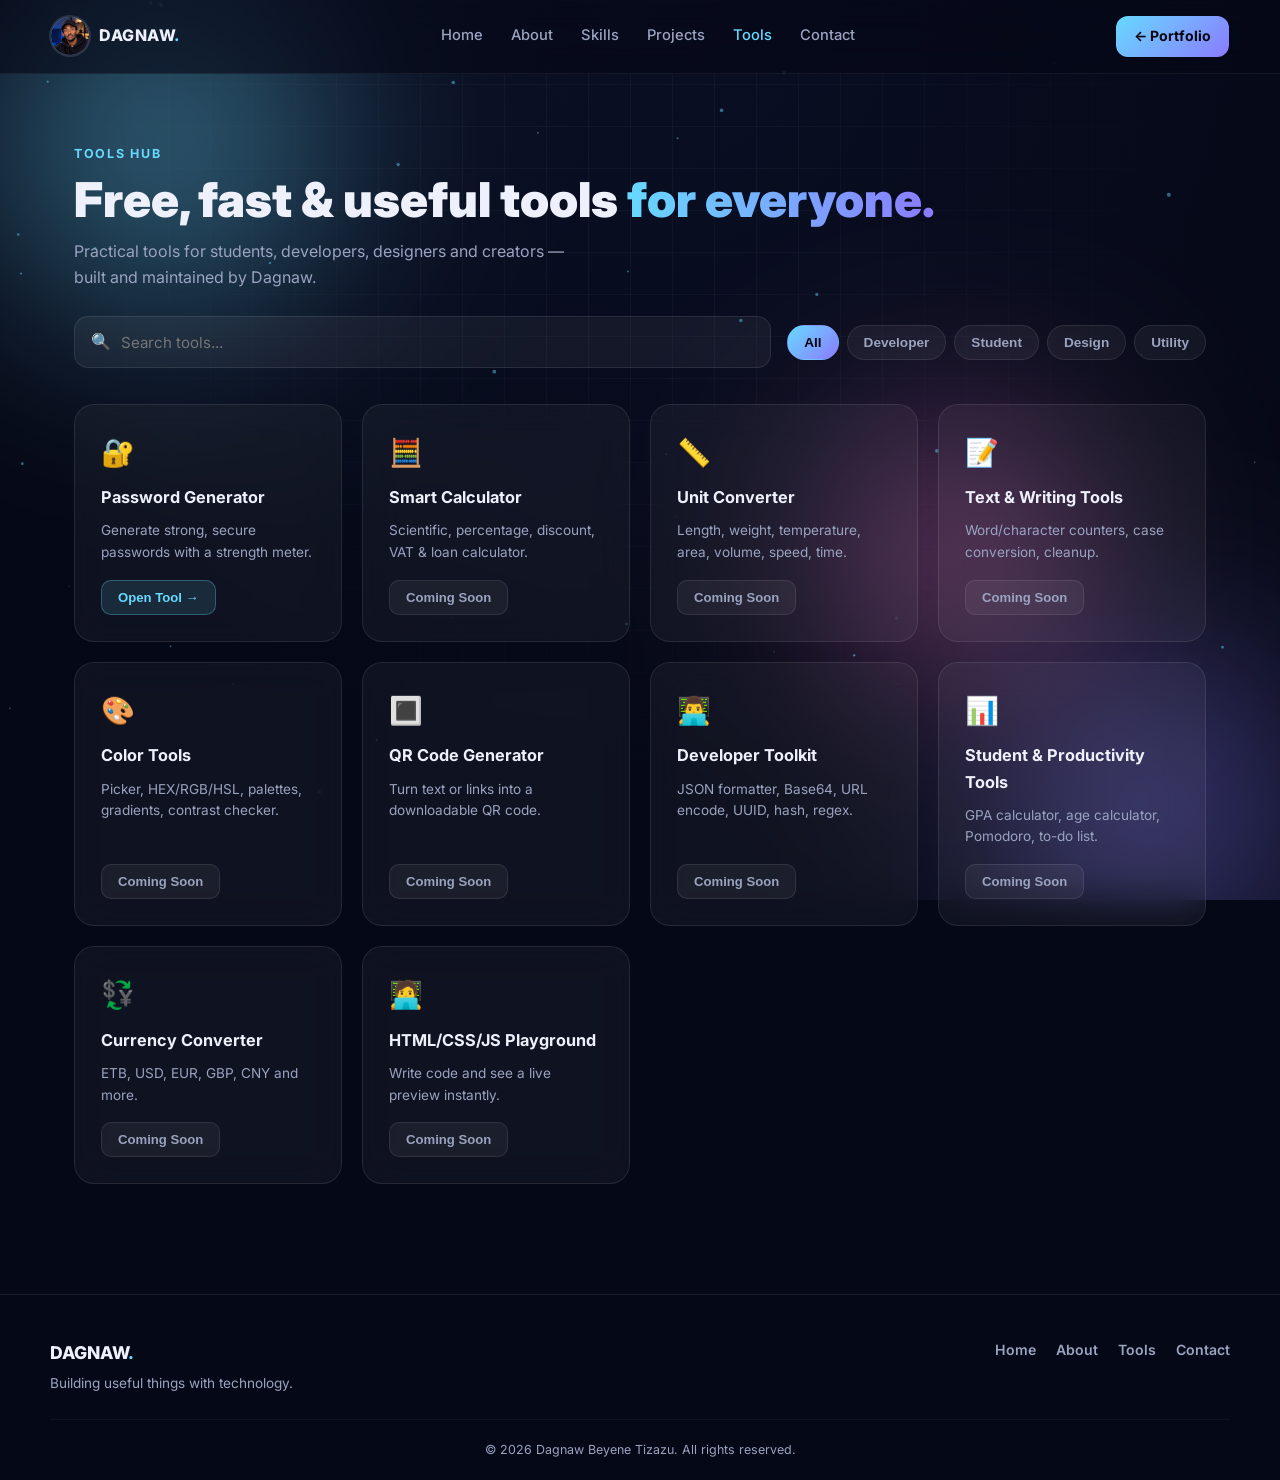
==== tools.html @ fbba3131 "Add files via upload" ====
<!DOCTYPE html>
<html lang="en">
<head>
<meta charset="UTF-8">
<meta name="viewport" content="width=device-width, initial-scale=1.0">
<title>Tools Hub | Dagnaw Beyene Tizazu</title>
<meta name="description" content="Free, fast and useful tools for students, developers and creators — built by Dagnaw Beyene Tizazu.">
<link rel="preconnect" href="https://fonts.googleapis.com">
<link rel="preconnect" href="https://fonts.gstatic.com" crossorigin>
<link href="https://fonts.googleapis.com/css2?family=Inter:wght@400;500;600;700;800;900&family=Noto+Sans+Ethiopic:wght@400;500;600;700;800&display=swap" rel="stylesheet">
<link rel="stylesheet" href="style.css">
<link rel="stylesheet" href="tools.css">
</head>
<body>

<div class="background">
  <div class="gradient-orb orb-1"></div>
  <div class="gradient-orb orb-2"></div>
  <div class="gradient-orb orb-3"></div>
  <div class="grid-overlay"></div>
</div>
<canvas id="particles"></canvas>

<header class="topbar" id="topbar">
  <a href="index.html" class="logo">
    <span class="logo-mark"><img src="profile.jpg" alt="DB" onerror="this.style.display='none'"></span>
    <span class="logo-text">DAGNAW<span>.</span></span>
  </a>

  <nav class="nav" id="mainNav">
    <a href="index.html#home">Home</a>
    <a href="index.html#about">About</a>
    <a href="index.html#skills">Skills</a>
    <a href="index.html#projects">Projects</a>
    <a href="tools.html" class="active-link">Tools</a>
    <a href="index.html#contact">Contact</a>
  </nav>

  <div class="nav-actions">
    <a href="index.html" class="hire-button">← Portfolio</a>
    <button id="menuToggle" class="mobile-menu" aria-label="Toggle menu" aria-expanded="false">
      <span></span><span></span><span></span>
    </button>
  </div>

  <div class="mobile-nav-panel" id="mobileNavPanel">
    <a href="index.html#home">Home</a>
    <a href="index.html#about">About</a>
    <a href="index.html#skills">Skills</a>
    <a href="index.html#projects">Projects</a>
    <a href="tools.html" class="mobile-tools-link">🧰 Tools</a>
    <a href="index.html#contact">Contact</a>
  </div>
</header>

<main>
  <section class="section tools-hero">
    <div class="section-heading reveal" style="margin-bottom:26px">
      <div>
        <p class="section-label">TOOLS HUB</p>
        <h1 class="tools-title">Free, fast &amp; useful tools <span class="gradient-text">for everyone.</span></h1>
        <p class="section-description">Practical tools for students, developers, designers and creators — built and maintained by Dagnaw.</p>
      </div>
    </div>

    <div class="tools-controls reveal">
      <div class="tool-search">
        <span>🔍</span>
        <input type="search" id="toolSearch" placeholder="Search tools...">
      </div>
      <div class="tool-categories" id="toolCategories">
        <button class="category-button active" data-category="all">All</button>
        <button class="category-button" data-category="developer">Developer</button>
        <button class="category-button" data-category="student">Student</button>
        <button class="category-button" data-category="design">Design</button>
        <button class="category-button" data-category="utility">Utility</button>
      </div>
    </div>

    <div class="tools-grid" id="toolsGrid">

      <article class="tool-card glass-card reveal" data-category="developer" data-tool="password" data-name="password generator">
        <div class="tool-icon">🔐</div>
        <h3>Password Generator</h3>
        <p>Generate strong, secure passwords with a strength meter.</p>
        <button class="tool-open" data-tool-open="password">Open Tool →</button>
      </article>

      <article class="tool-card glass-card reveal coming-soon" data-category="utility" data-tool="calculator" data-name="smart calculator">
        <div class="tool-icon">🧮</div>
        <h3>Smart Calculator</h3>
        <p>Scientific, percentage, discount, VAT &amp; loan calculator.</p>
        <button class="tool-open" disabled>Coming Soon</button>
      </article>

      <article class="tool-card glass-card reveal coming-soon" data-category="utility" data-tool="unit" data-name="unit converter">
        <div class="tool-icon">📏</div>
        <h3>Unit Converter</h3>
        <p>Length, weight, temperature, area, volume, speed, time.</p>
        <button class="tool-open" disabled>Coming Soon</button>
      </article>

      <article class="tool-card glass-card reveal coming-soon" data-category="student" data-tool="text" data-name="text writing tools">
        <div class="tool-icon">📝</div>
        <h3>Text &amp; Writing Tools</h3>
        <p>Word/character counters, case conversion, cleanup.</p>
        <button class="tool-open" disabled>Coming Soon</button>
      </article>

      <article class="tool-card glass-card reveal coming-soon" data-category="design" data-tool="color" data-name="color tools">
        <div class="tool-icon">🎨</div>
        <h3>Color Tools</h3>
        <p>Picker, HEX/RGB/HSL, palettes, gradients, contrast checker.</p>
        <button class="tool-open" disabled>Coming Soon</button>
      </article>

      <article class="tool-card glass-card reveal coming-soon" data-category="utility" data-tool="qr" data-name="qr code generator">
        <div class="tool-icon">🔳</div>
        <h3>QR Code Generator</h3>
        <p>Turn text or links into a downloadable QR code.</p>
        <button class="tool-open" disabled>Coming Soon</button>
      </article>

      <article class="tool-card glass-card reveal coming-soon" data-category="developer" data-tool="devkit" data-name="developer toolkit">
        <div class="tool-icon">👨‍💻</div>
        <h3>Developer Toolkit</h3>
        <p>JSON formatter, Base64, URL encode, UUID, hash, regex.</p>
        <button class="tool-open" disabled>Coming Soon</button>
      </article>

      <article class="tool-card glass-card reveal coming-soon" data-category="student" data-tool="productivity" data-name="student productivity tools">
        <div class="tool-icon">📊</div>
        <h3>Student &amp; Productivity Tools</h3>
        <p>GPA calculator, age calculator, Pomodoro, to-do list.</p>
        <button class="tool-open" disabled>Coming Soon</button>
      </article>

      <article class="tool-card glass-card reveal coming-soon" data-category="utility" data-tool="currency" data-name="currency converter">
        <div class="tool-icon">💱</div>
        <h3>Currency Converter</h3>
        <p>ETB, USD, EUR, GBP, CNY and more.</p>
        <button class="tool-open" disabled>Coming Soon</button>
      </article>

      <article class="tool-card glass-card reveal coming-soon" data-category="developer" data-tool="playground" data-name="html css js playground">
        <div class="tool-icon">🧑‍💻</div>
        <h3>HTML/CSS/JS Playground</h3>
        <p>Write code and see a live preview instantly.</p>
        <button class="tool-open" disabled>Coming Soon</button>
      </article>

    </div>

    <p class="tools-empty" id="toolsEmpty" hidden>No tools match your search.</p>
  </section>

  <!-- ===== PASSWORD GENERATOR PANEL ===== -->
  <section class="section tool-panel" id="panel-password" hidden>
    <div class="tool-panel-card glass-card">
      <button class="tool-panel-close" id="closePasswordTool" aria-label="Close">×</button>
      <div class="tool-panel-header">
        <span class="tool-icon">🔐</span>
        <div>
          <h2>Password Generator</h2>
          <p>Create a strong, random password in one click.</p>
        </div>
      </div>

      <div class="password-output">
        <input type="text" id="passwordOutput" readonly value="Click Generate →">
        <button id="copyPassword" title="Copy">📋</button>
      </div>
      <p class="copy-note" id="copyNote"></p>

      <div class="strength-meter">
        <div class="strength-bar"><span id="strengthFill"></span></div>
        <span id="strengthLabel">—</span>
      </div>

      <div class="password-options">
        <div class="option-row">
          <label for="pwLength">Length: <strong id="pwLengthValue">16</strong></label>
          <input type="range" id="pwLength" min="6" max="32" value="16">
        </div>
        <div class="option-checks">
          <label><input type="checkbox" id="optUpper" checked> Uppercase (A-Z)</label>
          <label><input type="checkbox" id="optLower" checked> Lowercase (a-z)</label>
          <label><input type="checkbox" id="optNumbers" checked> Numbers (0-9)</label>
          <label><input type="checkbox" id="optSymbols" checked> Symbols (!@#$%)</label>
        </div>
      </div>

      <button class="primary-button" id="generatePassword">Generate Password <span>🔄</span></button>
    </div>
  </section>
</main>

<footer class="footer">
  <div class="footer-inner">
    <div>
      <div class="footer-logo">DAGNAW<span>.</span></div>
      <p>Building useful things with technology.</p>
    </div>
    <div class="footer-links">
      <a href="index.html#home">Home</a>
      <a href="index.html#about">About</a>
      <a href="tools.html">Tools</a>
      <a href="index.html#contact">Contact</a>
    </div>
  </div>
  <div class="copyright">© <span id="currentYear"></span> Dagnaw Beyene Tizazu. All rights reserved.</div>
</footer>

<button id="scrollTop" class="scroll-top" aria-label="Scroll to top">↑</button>

<script src="tools.js"></script>
</body>
</html>
---- style.css ----
:root{
  --bg:#050816;
  --bg2:#0a0f24;
  --card:rgba(255,255,255,.045);
  --card-border:rgba(255,255,255,.09);
  --text:#eef1fb;
  --muted:#9aa3c0;
  --accent:#67d9ff;
  --accent2:#8b7bff;
  --accent3:#ff7bd0;
  --radius:20px;
  --maxw:1180px;
  font-size:16px;
}
*{box-sizing:border-box;margin:0;padding:0}
html{scroll-behavior:smooth}
body{
  font-family:"Inter","Noto Sans Ethiopic",system-ui,sans-serif;
  background:var(--bg);
  color:var(--text);
  overflow-x:hidden;
  line-height:1.6;
}
img{max-width:100%;display:block}
a{color:inherit;text-decoration:none}
ul{list-style:none}

/* ===== BACKGROUND MOTION GRAPHICS ===== */
.background{position:fixed;inset:0;z-index:0;overflow:hidden;background:radial-gradient(circle at 50% 0%,var(--bg2),var(--bg) 70%)}
.gradient-orb{position:absolute;border-radius:50%;filter:blur(90px);opacity:.55;mix-blend-mode:screen}
.orb-1{width:520px;height:520px;background:radial-gradient(circle,var(--accent),transparent 70%);top:-120px;left:-100px;animation:float1 22s ease-in-out infinite}
.orb-2{width:460px;height:460px;background:radial-gradient(circle,var(--accent2),transparent 70%);bottom:-140px;right:-100px;animation:float2 26s ease-in-out infinite}
.orb-3{width:380px;height:380px;background:radial-gradient(circle,var(--accent3),transparent 70%);top:40%;left:60%;animation:float3 30s ease-in-out infinite}
@keyframes float1{0%,100%{transform:translate(0,0) scale(1)}50%{transform:translate(80px,60px) scale(1.15)}}
@keyframes float2{0%,100%{transform:translate(0,0) scale(1)}50%{transform:translate(-70px,-50px) scale(1.1)}}
@keyframes float3{0%,100%{transform:translate(0,0) scale(1)}33%{transform:translate(-60px,40px) scale(1.2)}66%{transform:translate(50px,-30px) scale(.9)}}
.grid-overlay{position:absolute;inset:0;background-image:linear-gradient(rgba(255,255,255,.035) 1px,transparent 1px),linear-gradient(90deg,rgba(255,255,255,.035) 1px,transparent 1px);background-size:42px 42px;-webkit-mask-image:radial-gradient(ellipse at 50% 20%,#000 10%,transparent 70%);mask-image:radial-gradient(ellipse at 50% 20%,#000 10%,transparent 70%)}
#particles{position:fixed;inset:0;z-index:1;pointer-events:none}

/* ===== GLASS ===== */
.glass-card{background:var(--card);border:1px solid var(--card-border);border-radius:var(--radius);backdrop-filter:blur(18px);-webkit-backdrop-filter:blur(18px)}

/* ===== NAV ===== */
.topbar{position:sticky;top:0;z-index:50;display:flex;align-items:center;justify-content:space-between;gap:18px;padding:16px clamp(18px,4vw,56px);background:rgba(5,8,22,.6);backdrop-filter:blur(16px);border-bottom:1px solid rgba(255,255,255,.06)}
.logo{display:flex;align-items:center;gap:10px;font-weight:800;letter-spacing:.03em}
.logo-mark{width:38px;height:38px;border-radius:50%;overflow:hidden;background:linear-gradient(135deg,var(--accent),var(--accent2));display:flex;align-items:center;justify-content:center;flex-shrink:0;box-shadow:0 0 0 2px rgba(255,255,255,.12)}
.logo-mark img{width:100%;height:100%;object-fit:cover}
.logo-text span{color:var(--accent)}
.nav{display:flex;gap:28px}
.nav a{font-size:.92rem;font-weight:500;color:var(--muted);position:relative;padding:4px 0;transition:color .2s}
.nav a:hover{color:var(--text)}
.nav a::after{content:"";position:absolute;left:0;bottom:-4px;width:0;height:2px;background:linear-gradient(90deg,var(--accent),var(--accent2));transition:width .25s}
.nav a:hover::after{width:100%}
.nav-actions{display:flex;align-items:center;gap:14px}
#languageSelect{background:rgba(255,255,255,.06);border:1px solid var(--card-border);color:var(--text);border-radius:10px;padding:7px 10px;font-size:.85rem;cursor:pointer}
#languageSelect option{background:#0c1024;color:var(--text)}
.hire-button{background:linear-gradient(135deg,var(--accent),var(--accent2));color:#04070f;font-weight:700;padding:9px 18px;border-radius:12px;font-size:.88rem;white-space:nowrap;transition:transform .2s,box-shadow .2s}
.hire-button:hover{transform:translateY(-2px);box-shadow:0 8px 22px rgba(103,217,255,.3)}

.mobile-menu{display:none;flex-direction:column;justify-content:center;gap:5px;width:38px;height:34px;background:transparent;border:none;cursor:pointer;padding:0}
.mobile-menu span{display:block;width:100%;height:2px;background:var(--text);border-radius:2px;transition:transform .3s,opacity .3s}
.mobile-menu[aria-expanded="true"] span:nth-child(1){transform:translateY(7px) rotate(45deg)}
.mobile-menu[aria-expanded="true"] span:nth-child(2){opacity:0}
.mobile-menu[aria-expanded="true"] span:nth-child(3){transform:translateY(-7px) rotate(-45deg)}

.mobile-nav-panel{display:none;position:absolute;top:100%;left:0;right:0;flex-direction:column;background:rgba(8,11,28,.97);backdrop-filter:blur(20px);border-bottom:1px solid var(--card-border);padding:10px clamp(18px,4vw,56px) 20px;gap:2px}
.mobile-nav-panel.open{display:flex}
.mobile-nav-panel a{padding:13px 6px;font-weight:600;color:var(--text);border-bottom:1px solid rgba(255,255,255,.06)}
.mobile-nav-panel a:last-child{border-bottom:none}
.mobile-tools-link{color:var(--accent) !important}

@media(max-width:900px){
  .nav{display:none}
  .hire-button{display:none}
  .mobile-menu{display:flex}
}

/* ===== SECTIONS ===== */
main{position:relative;z-index:2}
.section{max-width:var(--maxw);margin:0 auto;padding:110px 24px}
.section-heading{display:flex;gap:18px;align-items:flex-start;margin-bottom:48px}
.section-number{font-size:.85rem;font-weight:800;color:var(--accent);border:1px solid var(--card-border);border-radius:50%;width:34px;height:34px;display:flex;align-items:center;justify-content:center;flex-shrink:0}
.section-label{color:var(--accent);font-weight:700;letter-spacing:.14em;font-size:.78rem;margin-bottom:8px}
.section h2{font-size:clamp(1.6rem,3.4vw,2.4rem);font-weight:800;line-height:1.25}
.section-description{color:var(--muted);margin-top:10px;max-width:520px}

/* ===== HERO ===== */
.hero{display:flex;align-items:center;justify-content:space-between;gap:48px;min-height:92vh;padding-top:64px;flex-wrap:wrap}
.hero-content{flex:1 1 480px;max-width:600px}
.status-badge{display:inline-flex;align-items:center;gap:8px;padding:7px 14px;border:1px solid var(--card-border);border-radius:30px;font-size:.78rem;font-weight:600;color:var(--muted);margin-bottom:22px;background:rgba(255,255,255,.03)}
.status-dot{width:8px;height:8px;border-radius:50%;background:#4ade80;box-shadow:0 0 0 0 rgba(74,222,128,.6);animation:pulse 2s infinite}
@keyframes pulse{0%{box-shadow:0 0 0 0 rgba(74,222,128,.5)}70%{box-shadow:0 0 0 8px rgba(74,222,128,0)}100%{box-shadow:0 0 0 0 rgba(74,222,128,0)}}
.eyebrow{color:var(--accent);font-weight:700;letter-spacing:.16em;font-size:.82rem;margin-bottom:10px}
.hero-title{font-size:clamp(2.4rem,6.5vw,4.4rem);font-weight:900;line-height:1.05;margin-bottom:18px}
.hero-title .line{display:block}
.gradient-text{background:linear-gradient(90deg,var(--accent),var(--accent2),var(--accent3),var(--accent));background-size:300% auto;-webkit-background-clip:text;background-clip:text;color:transparent;animation:gradientShift 6s linear infinite}
@keyframes gradientShift{to{background-position:300% center}}
.hero-role{font-size:clamp(1.1rem,2.4vw,1.5rem);font-weight:600;color:var(--muted);margin-bottom:20px;display:flex;gap:8px;flex-wrap:wrap}
.typing-text{color:var(--text);font-weight:700}
.cursor{color:var(--accent);animation:blink 1s step-start infinite}
@keyframes blink{50%{opacity:0}}
.hero-description{color:var(--muted);font-size:1.05rem;max-width:520px;margin-bottom:30px}
.hero-buttons{display:flex;gap:14px;flex-wrap:wrap;margin-bottom:28px}
.primary-button,.secondary-button{display:inline-flex;align-items:center;gap:8px;padding:14px 24px;border-radius:14px;font-weight:700;font-size:.95rem;transition:transform .2s,box-shadow .2s,background .2s;cursor:pointer;border:none}
.primary-button{background:linear-gradient(135deg,var(--accent),var(--accent2));color:#04070f}
.primary-button:hover{transform:translateY(-3px);box-shadow:0 10px 26px rgba(103,217,255,.32)}
.secondary-button{background:rgba(255,255,255,.06);color:var(--text);border:1px solid var(--card-border)}
.secondary-button:hover{background:rgba(255,255,255,.1);transform:translateY(-3px)}
.social-links{display:flex;gap:20px}
.social-links a{color:var(--muted);font-weight:600;font-size:.9rem;border-bottom:1px solid transparent;transition:color .2s,border-color .2s}
.social-links a:hover{color:var(--accent);border-color:var(--accent)}

.hero-visual{flex:1 1 320px;display:flex;justify-content:center;position:relative}
.profile-card{width:100%;max-width:340px;padding:32px 28px;text-align:center;position:relative;overflow:hidden;animation:cardFloat 6s ease-in-out infinite;transition:transform .25s ease;transform-style:preserve-3d}
@keyframes cardFloat{0%,100%{transform:translateY(0)}50%{transform:translateY(-14px)}}
.card-shine{position:absolute;top:0;left:-150%;width:60%;height:100%;background:linear-gradient(115deg,transparent,rgba(255,255,255,.16),transparent);transform:skewX(-20deg);animation:shine 5s ease-in-out infinite;pointer-events:none}
@keyframes shine{0%{left:-150%}35%,100%{left:150%}}
.profile-image-wrapper{position:relative;width:150px;height:150px;margin:0 auto 20px}
.profile-glow{position:absolute;inset:-26px;border-radius:50%;background:radial-gradient(circle,rgba(103,217,255,.45),transparent 70%);animation:glowPulse 3.4s ease-in-out infinite;filter:blur(6px)}
@keyframes glowPulse{0%,100%{opacity:.5;transform:scale(.92)}50%{opacity:1;transform:scale(1.08)}}
.profile-ring{position:absolute;inset:-8px;border-radius:50%;background:conic-gradient(from 0deg,var(--accent),var(--accent2),var(--accent3),var(--accent));animation:spin 6s linear infinite;filter:blur(1px)}
@keyframes spin{to{transform:rotate(360deg)}}
.orbit-dot{position:absolute;inset:-8px;border-radius:50%;pointer-events:none}
.orbit-dot::after{content:"";position:absolute;width:8px;height:8px;border-radius:50%;background:#fff;box-shadow:0 0 10px 2px var(--accent)}
.dot-a{animation:orbitA 4.5s linear infinite}
.dot-a::after{top:0;left:50%;margin-left:-4px}
@keyframes orbitA{to{transform:rotate(360deg)}}
.dot-b{animation:orbitB 6.5s linear infinite reverse}
.dot-b::after{bottom:6px;right:6px;width:6px;height:6px;background:var(--accent3);box-shadow:0 0 8px 2px var(--accent3)}
@keyframes orbitB{to{transform:rotate(360deg)}}
.profile-image{position:relative;width:150px;height:150px;border-radius:50%;object-fit:cover;border:4px solid var(--bg);z-index:1}
.profile-initials{display:none;position:relative;z-index:1;width:150px;height:150px;border-radius:50%;background:linear-gradient(135deg,var(--accent),var(--accent2));align-items:center;justify-content:center;font-size:2.6rem;font-weight:900;color:#04070f;border:4px solid var(--bg)}
.orbit-badge{position:absolute;background:rgba(255,255,255,.07);border:1px solid var(--card-border);backdrop-filter:blur(10px);color:var(--accent);font-size:.72rem;font-weight:800;letter-spacing:.05em;padding:7px 14px;border-radius:20px;box-shadow:0 8px 20px rgba(0,0,0,.25);animation:badgeFloat 5s ease-in-out infinite;z-index:3}
.badge-1{top:6%;left:2%;animation-delay:0s}
.badge-2{top:16%;right:0%;animation-delay:1.1s;color:var(--accent2)}
.badge-3{bottom:18%;left:-2%;animation-delay:2.1s;color:var(--accent3)}
.badge-4{bottom:6%;right:4%;animation-delay:.6s}
@keyframes badgeFloat{0%,100%{transform:translateY(0)}50%{transform:translateY(-12px)}}
@media(max-width:560px){.orbit-badge{display:none}}
.profile-placeholder .profile-initials{display:flex}
.profile-info h3{font-size:1.2rem;font-weight:800;margin-bottom:4px}
.profile-info p{color:var(--muted);font-size:.88rem;margin-bottom:20px}
.mini-stats{display:flex;justify-content:space-around;border-top:1px solid var(--card-border);padding-top:18px}
.mini-stats strong{display:block;font-size:1.25rem;color:var(--accent);font-weight:800}
.mini-stats span{font-size:.72rem;color:var(--muted)}

/* ===== ABOUT ===== */
.about-grid{display:grid;grid-template-columns:1.1fr .9fr;gap:26px}
.about-text{padding:36px;display:flex;flex-direction:column;gap:16px;color:var(--muted)}
.about-highlights{display:grid;grid-template-columns:1fr 1fr;gap:16px}
.highlight-card{padding:24px;transition:transform .25s,border-color .25s}
.highlight-card:hover{transform:translateY(-6px);border-color:var(--accent)}
.highlight-icon{font-size:1.6rem;display:block;margin-bottom:10px}
.highlight-card h3{font-size:1rem;font-weight:700;margin-bottom:6px}
.highlight-card p{color:var(--muted);font-size:.85rem}

/* ===== SKILLS ===== */
.skills-grid{display:grid;grid-template-columns:1fr 1fr;gap:26px}
.skills-column{padding:32px}
.skills-column h3{margin-bottom:22px;font-size:1.05rem;font-weight:700}
.skill{margin-bottom:18px}
.skill-header{display:flex;justify-content:space-between;font-size:.88rem;margin-bottom:8px}
.skill-header strong{color:var(--accent)}
.skill-bar{height:6px;border-radius:6px;background:rgba(255,255,255,.08);overflow:hidden}
.skill-bar span{display:block;height:100%;width:0;border-radius:6px;background:linear-gradient(90deg,var(--accent),var(--accent2));transition:width 1.4s ease}
.skill-bar span.filled{width:var(--w)}

/* ===== PROJECTS ===== */
.project-feature{display:flex;gap:32px;padding:40px;margin-bottom:26px;flex-wrap:wrap}
.project-content{flex:1 1 320px}
.project-badge{display:inline-block;background:rgba(103,217,255,.12);color:var(--accent);font-size:.72rem;font-weight:800;letter-spacing:.08em;padding:6px 12px;border-radius:20px;margin-bottom:14px}
.project-content h3{font-size:1.5rem;font-weight:800;margin-bottom:6px}
.project-subtitle{color:var(--muted);margin-bottom:14px}
.project-content p[data-i18n="project_description"]{color:var(--muted);margin-bottom:18px}
.tech-tags{display:flex;flex-wrap:wrap;gap:8px}
.tech-tags span{background:rgba(255,255,255,.06);border:1px solid var(--card-border);padding:5px 12px;border-radius:20px;font-size:.76rem;color:var(--muted)}
.project-visual{flex:0 0 260px;display:flex;align-items:center;justify-content:center}
.iot-dashboard{background:rgba(255,255,255,.04);border:1px solid var(--card-border);border-radius:16px;padding:22px;width:100%}
.dashboard-top{display:flex;justify-content:space-between;font-size:.72rem;color:var(--muted);margin-bottom:10px}
.dashboard-top .online{color:#4ade80}
.dashboard-value{font-size:2.2rem;font-weight:800;color:var(--accent)}
.iot-dashboard p{color:var(--muted);font-size:.8rem;margin-bottom:14px}
.dashboard-bars{display:flex;align-items:flex-end;gap:6px;height:70px}
.dashboard-bars span{flex:1;background:linear-gradient(180deg,var(--accent),var(--accent2));border-radius:4px 4px 0 0;height:0;transition:height 1.2s ease}
.dashboard-bars span.filled{height:var(--h)}
.projects-grid{display:grid;grid-template-columns:repeat(3,1fr);gap:20px}
.project-card{padding:26px;transition:transform .25s,border-color .25s}
.project-card:hover{transform:translateY(-6px);border-color:var(--accent)}
.project-card-cat{font-size:.7rem;color:var(--accent);font-weight:800;letter-spacing:.08em;margin-bottom:10px}
.project-card h3{font-size:1.05rem;font-weight:700;margin-bottom:8px}
.project-card p{color:var(--muted);font-size:.85rem}

/* ===== TIMELINE ===== */
.timeline{position:relative;padding-left:26px;display:flex;flex-direction:column;gap:26px}
.timeline::before{content:"";position:absolute;left:6px;top:6px;bottom:6px;width:2px;background:linear-gradient(180deg,var(--accent),var(--accent2))}
.timeline-item{position:relative}
.timeline-dot{position:absolute;left:-26px;top:6px;width:14px;height:14px;border-radius:50%;background:var(--accent);box-shadow:0 0 0 4px rgba(103,217,255,.18)}
.timeline-card{padding:24px 26px}
.timeline-date{font-size:.7rem;font-weight:800;color:var(--accent);letter-spacing:.08em}
.timeline-card h3{font-size:1rem;font-weight:700;margin:8px 0 6px}
.timeline-card p{color:var(--muted);font-size:.85rem}

/* ===== VISION / GOAL ===== */
.goal-section{padding:60px 24px}
.goal-card{max-width:var(--maxw);margin:0 auto;display:flex;align-items:center;gap:28px;padding:42px;flex-wrap:wrap;background:linear-gradient(135deg,rgba(103,217,255,.08),rgba(139,123,255,.08))}
.goal-icon{font-size:2.6rem}
.goal-card h2{margin:8px 0 10px;font-size:1.5rem}
.goal-card p{color:var(--muted)}

/* ===== CONTACT ===== */
.contact-grid{display:grid;grid-template-columns:.8fr 1.2fr;gap:26px}
.contact-info{padding:34px}
.contact-info h3{font-size:1.2rem;margin-bottom:10px}
.contact-info p{color:var(--muted);margin-bottom:22px}
.contact-list{display:flex;flex-direction:column;gap:14px}
.contact-list a{color:var(--muted);font-weight:600;transition:color .2s}
.contact-list a:hover{color:var(--accent)}
.contact-form{padding:34px;display:flex;flex-direction:column;gap:16px}
.form-row{display:grid;grid-template-columns:1fr 1fr;gap:16px}
.form-group{display:flex;flex-direction:column;gap:7px}
.form-group label{font-size:.82rem;color:var(--muted);font-weight:600}
.form-group input,.form-group textarea{background:rgba(255,255,255,.05);border:1px solid var(--card-border);border-radius:10px;padding:11px 13px;color:var(--text);font-family:inherit;font-size:.92rem;resize:vertical}
.form-group input:focus,.form-group textarea:focus{outline:none;border-color:var(--accent)}
.form-message{font-size:.85rem;color:var(--accent);min-height:18px}

/* ===== FOOTER ===== */
.footer{position:relative;z-index:2;border-top:1px solid var(--card-border);padding:44px 24px 20px}
.footer-inner{max-width:var(--maxw);margin:0 auto;display:flex;justify-content:space-between;flex-wrap:wrap;gap:20px;margin-bottom:24px}
.footer-logo{font-weight:800;font-size:1.1rem}
.footer-logo span{color:var(--accent)}
.footer p{color:var(--muted);font-size:.85rem;margin-top:6px}
.footer-links{display:flex;gap:20px;flex-wrap:wrap}
.footer-links a{color:var(--muted);font-size:.88rem;font-weight:600}
.footer-links a:hover{color:var(--accent)}
.copyright{max-width:var(--maxw);margin:0 auto;color:var(--muted);font-size:.78rem;text-align:center;padding-top:20px;border-top:1px solid rgba(255,255,255,.05)}

/* ===== SCROLL TOP ===== */
.scroll-top{position:fixed;bottom:24px;right:24px;width:44px;height:44px;border-radius:50%;background:linear-gradient(135deg,var(--accent),var(--accent2));color:#04070f;border:none;font-size:1.1rem;font-weight:800;cursor:pointer;z-index:40;opacity:0;pointer-events:none;transition:opacity .3s,transform .3s;box-shadow:0 8px 20px rgba(0,0,0,.35)}
.scroll-top.show{opacity:1;pointer-events:auto}
.scroll-top:hover{transform:translateY(-4px)}

/* ===== REVEAL ANIMATION ===== */
.reveal{opacity:0;transform:translateY(26px);transition:opacity .7s ease,transform .7s ease;transition-delay:calc(var(--d,0) * .1s)}
.reveal.visible{opacity:1;transform:translateY(0)}

/* ===== RESPONSIVE ===== */
@media(max-width:900px){
  .about-grid,.skills-grid,.contact-grid{grid-template-columns:1fr}
  .projects-grid{grid-template-columns:1fr 1fr}
  .form-row{grid-template-columns:1fr}
}
@media(max-width:600px){
  .projects-grid{grid-template-columns:1fr}
  .project-feature{padding:26px}
  .hero{min-height:auto;padding-top:36px;padding-bottom:60px}
}
---- tools.css ----
.active-link{color:var(--accent) !important}
.tools-hero{padding-top:70px}
.tools-title{font-size:clamp(1.9rem,4.4vw,3rem);font-weight:900;line-height:1.2;margin-top:6px}
.tools-controls{display:flex;gap:16px;flex-wrap:wrap;align-items:center;margin-bottom:36px}
.tool-search{display:flex;align-items:center;gap:10px;background:rgba(255,255,255,.05);border:1px solid var(--card-border);border-radius:14px;padding:12px 16px;flex:1 1 260px}
.tool-search input{flex:1;background:transparent;border:none;outline:none;color:var(--text);font-size:.95rem;font-family:inherit}
.tool-categories{display:flex;gap:8px;flex-wrap:wrap}
.category-button{background:rgba(255,255,255,.05);border:1px solid var(--card-border);color:var(--muted);padding:9px 16px;border-radius:20px;font-size:.85rem;font-weight:600;cursor:pointer;transition:background .2s,color .2s,border-color .2s}
.category-button:hover{color:var(--text)}
.category-button.active{background:linear-gradient(135deg,var(--accent),var(--accent2));color:#04070f;border-color:transparent}

.tools-grid{display:grid;grid-template-columns:repeat(auto-fill,minmax(240px,1fr));gap:20px}
.tool-card{padding:26px;display:flex;flex-direction:column;gap:10px;transition:transform .25s,border-color .25s}
.tool-card:not(.hidden-card):hover{transform:translateY(-6px);border-color:var(--accent)}
.tool-card.hidden-card{display:none}
.tool-card .tool-icon{font-size:1.7rem}
.tool-card h3{font-size:1.02rem;font-weight:700}
.tool-card p{color:var(--muted);font-size:.85rem;flex:1}
.tool-open{margin-top:6px;align-self:flex-start;background:rgba(103,217,255,.12);color:var(--accent);border:1px solid rgba(103,217,255,.3);padding:9px 16px;border-radius:10px;font-weight:700;font-size:.82rem;cursor:pointer;transition:background .2s}
.tool-open:hover{background:rgba(103,217,255,.22)}
.coming-soon .tool-open{background:rgba(255,255,255,.05);color:var(--muted);border-color:var(--card-border);cursor:not-allowed}
.coming-soon{opacity:.65}
.tools-empty{text-align:center;color:var(--muted);padding:40px 0}

/* ===== TOOL PANEL ===== */
.tool-panel{padding-top:0}
.tool-panel-card{max-width:560px;margin:0 auto;padding:36px;position:relative}
.tool-panel-close{position:absolute;top:16px;right:16px;background:rgba(255,255,255,.06);border:1px solid var(--card-border);color:var(--text);width:34px;height:34px;border-radius:50%;font-size:1.1rem;cursor:pointer}
.tool-panel-header{display:flex;align-items:center;gap:14px;margin-bottom:24px}
.tool-panel-header .tool-icon{font-size:2rem}
.tool-panel-header h2{font-size:1.3rem;font-weight:800}
.tool-panel-header p{color:var(--muted);font-size:.85rem}

.password-output{display:flex;gap:10px;margin-bottom:8px}
.password-output input{flex:1;background:rgba(255,255,255,.05);border:1px solid var(--card-border);border-radius:12px;padding:14px 16px;color:var(--accent);font-size:1.05rem;font-weight:700;letter-spacing:.02em;font-family:monospace}
.password-output button{background:rgba(255,255,255,.06);border:1px solid var(--card-border);border-radius:12px;padding:0 18px;font-size:1.1rem;cursor:pointer;color:var(--text)}
.copy-note{font-size:.78rem;color:var(--accent);min-height:16px;margin-bottom:18px}

.strength-meter{display:flex;align-items:center;gap:12px;margin-bottom:26px}
.strength-bar{flex:1;height:8px;border-radius:8px;background:rgba(255,255,255,.08);overflow:hidden}
.strength-bar span{display:block;height:100%;width:0%;border-radius:8px;transition:width .4s ease,background .4s ease}
#strengthLabel{font-size:.8rem;font-weight:700;color:var(--muted);min-width:70px;text-align:right}

.password-options{display:flex;flex-direction:column;gap:18px;margin-bottom:24px}
.option-row label{display:flex;justify-content:space-between;font-size:.88rem;color:var(--muted);margin-bottom:8px}
.option-row input[type=range]{width:100%;accent-color:var(--accent)}
.option-checks{display:grid;grid-template-columns:1fr 1fr;gap:12px}
.option-checks label{display:flex;align-items:center;gap:8px;font-size:.85rem;color:var(--muted);cursor:pointer}
.option-checks input{accent-color:var(--accent);width:16px;height:16px}

@media(max-width:560px){
  .option-checks{grid-template-columns:1fr}
  .tool-panel-card{padding:26px}
}
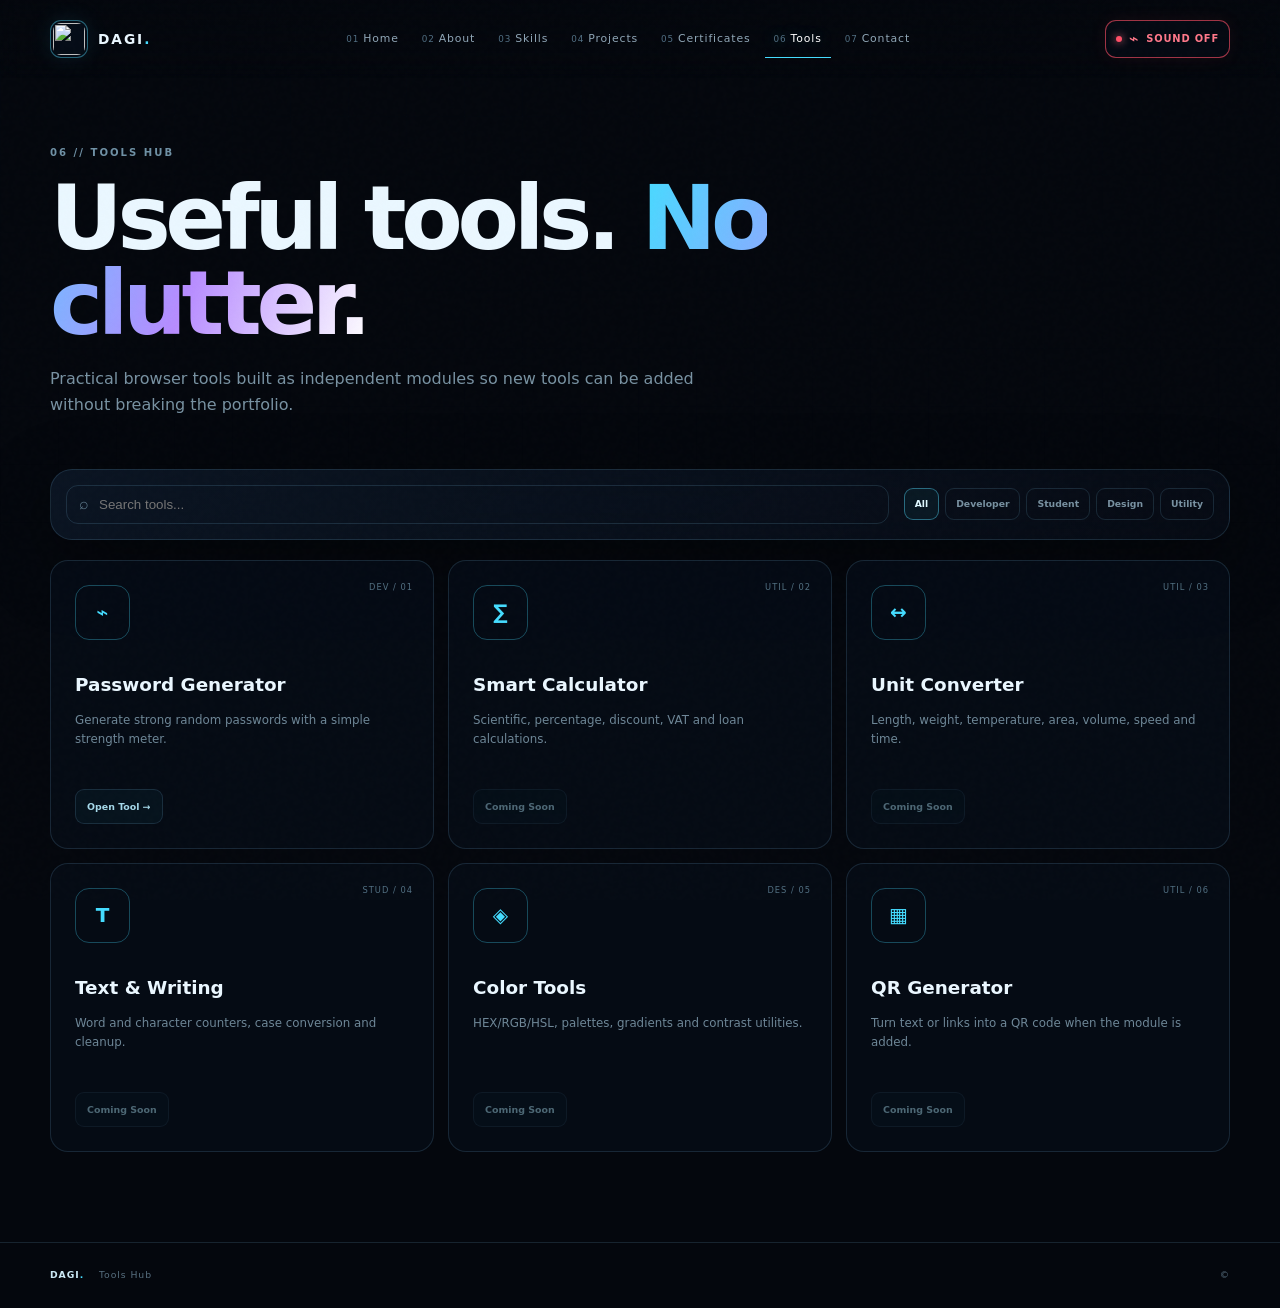
==== commit aa19bbe2: "Add files via upload" ====
--- a/tools.html
+++ b/tools.html
@@ -1,73 +1,53 @@
-<!DOCTYPE html>
+<!doctype html>
 <html lang="en">
 <head>
-<meta charset="UTF-8">
-<meta name="viewport" content="width=device-width, initial-scale=1.0">
-<title>Tools Hub | Dagnaw Beyene Tizazu</title>
-<meta name="description" content="Free, fast and useful tools for students, developers and creators — built by Dagnaw Beyene Tizazu.">
-<link rel="preconnect" href="https://fonts.googleapis.com">
-<link rel="preconnect" href="https://fonts.gstatic.com" crossorigin>
-<link href="https://fonts.googleapis.com/css2?family=Inter:wght@400;500;600;700;800;900&family=Noto+Sans+Ethiopic:wght@400;500;600;700;800&display=swap" rel="stylesheet">
-<link rel="stylesheet" href="style.css">
-<link rel="stylesheet" href="tools.css">
+  <meta charset="utf-8">
+  <meta name="viewport" content="width=device-width, initial-scale=1">
+  <meta name="description" content="Dagi Tools Hub">
+  <title>TOOLS // DAGI</title>
+  <link rel="stylesheet" href="style.css">
+  <link rel="stylesheet" href="tools.css">
 </head>
-<body>
+<body class="site-shell">
+  <div class="site-noise" aria-hidden="true"></div>
+  <div class="site-grid" aria-hidden="true"></div>
 
-<div class="background">
-  <div class="gradient-orb orb-1"></div>
-  <div class="gradient-orb orb-2"></div>
-  <div class="gradient-orb orb-3"></div>
-  <div class="grid-overlay"></div>
-</div>
-<canvas id="particles"></canvas>
+  <header class="topbar" id="topbar">
+    <a class="brand" href="index.html#home"><span class="brand-mark"><img src="assets/images/profile.jpg" alt=""></span><span>DAGI<span class="accent">.</span></span></a>
+    <nav class="desktop-nav" aria-label="Primary navigation">
+      <a class="nav-link" href="index.html#home"><span>01</span>Home</a>
+      <a class="nav-link" href="index.html#about"><span>02</span>About</a>
+      <a class="nav-link" href="index.html#skills"><span>03</span>Skills</a>
+      <a class="nav-link" href="index.html#projects"><span>04</span>Projects</a>
+      <a class="nav-link" href="index.html#certificates"><span>05</span>Certificates</a>
+      <a class="nav-link is-active" href="tools.html"><span>06</span>Tools</a>
+      <a class="nav-link" href="index.html#contact"><span>07</span>Contact</a>
+    </nav>
+    <div class="top-actions">
+      <button class="sound-toggle sound-off" id="soundToggle" type="button" aria-pressed="false"><span class="sound-dot"></span><span class="sound-icon">⌁</span><span class="sound-label">SOUND OFF</span></button>
+      <button class="menu-toggle" id="menuToggle" type="button" aria-expanded="false" aria-controls="mobilePanel" aria-label="Open menu"><span></span><span></span><span></span></button>
+    </div>
+    <div class="mobile-panel" id="mobilePanel" aria-hidden="true">
+      <div class="mobile-panel-head"><span>SYS // NAVIGATION</span><span class="status-live">LIVE</span></div>
+      <a href="index.html#home"><b>01</b><span>Home</span><i>↗</i></a>
+      <a href="index.html#about"><b>02</b><span>About</span><i>↗</i></a>
+      <a href="index.html#skills"><b>03</b><span>Skills</span><i>↗</i></a>
+      <a href="index.html#projects"><b>04</b><span>Projects</span><i>↗</i></a>
+      <a href="index.html#certificates"><b>05</b><span>Certificates</span><i>↗</i></a>
+      <a href="tools.html"><b>06</b><span>Tools Hub</span><i>↗</i></a>
+      <a href="index.html#contact"><b>07</b><span>Contact</span><i>↗</i></a>
+    </div>
+  </header>
 
-<header class="topbar" id="topbar">
-  <a href="index.html" class="logo">
-    <span class="logo-mark"><img src="profile.jpg" alt="DB" onerror="this.style.display='none'"></span>
-    <span class="logo-text">DAGNAW<span>.</span></span>
-  </a>
+  <main class="tools-page section">
+    <section class="tools-hero">
+      <p class="section-label">06 // TOOLS HUB</p>
+      <h1>Useful tools. <span class="gradient-text">No clutter.</span></h1>
+      <p>Practical browser tools built as independent modules so new tools can be added without breaking the portfolio.</p>
+    </section>
 
-  <nav class="nav" id="mainNav">
-    <a href="index.html#home">Home</a>
-    <a href="index.html#about">About</a>
-    <a href="index.html#skills">Skills</a>
-    <a href="index.html#projects">Projects</a>
-    <a href="tools.html" class="active-link">Tools</a>
-    <a href="index.html#contact">Contact</a>
-  </nav>
-
-  <div class="nav-actions">
-    <a href="index.html" class="hire-button">← Portfolio</a>
-    <button id="menuToggle" class="mobile-menu" aria-label="Toggle menu" aria-expanded="false">
-      <span></span><span></span><span></span>
-    </button>
-  </div>
-
-  <div class="mobile-nav-panel" id="mobileNavPanel">
-    <a href="index.html#home">Home</a>
-    <a href="index.html#about">About</a>
-    <a href="index.html#skills">Skills</a>
-    <a href="index.html#projects">Projects</a>
-    <a href="tools.html" class="mobile-tools-link">🧰 Tools</a>
-    <a href="index.html#contact">Contact</a>
-  </div>
-</header>
-
-<main>
-  <section class="section tools-hero">
-    <div class="section-heading reveal" style="margin-bottom:26px">
-      <div>
-        <p class="section-label">TOOLS HUB</p>
-        <h1 class="tools-title">Free, fast &amp; useful tools <span class="gradient-text">for everyone.</span></h1>
-        <p class="section-description">Practical tools for students, developers, designers and creators — built and maintained by Dagnaw.</p>
-      </div>
-    </div>
-
-    <div class="tools-controls reveal">
-      <div class="tool-search">
-        <span>🔍</span>
-        <input type="search" id="toolSearch" placeholder="Search tools...">
-      </div>
+    <section class="tools-controls glass-card">
+      <label class="tool-search"><span>⌕</span><input id="toolSearch" type="search" placeholder="Search tools..." autocomplete="off"></label>
       <div class="tool-categories" id="toolCategories">
         <button class="category-button active" data-category="all">All</button>
         <button class="category-button" data-category="developer">Developer</button>
@@ -75,144 +55,58 @@
         <button class="category-button" data-category="design">Design</button>
         <button class="category-button" data-category="utility">Utility</button>
       </div>
-    </div>
+    </section>
 
-    <div class="tools-grid" id="toolsGrid">
-
-      <article class="tool-card glass-card reveal" data-category="developer" data-tool="password" data-name="password generator">
-        <div class="tool-icon">🔐</div>
-        <h3>Password Generator</h3>
-        <p>Generate strong, secure passwords with a strength meter.</p>
+    <section class="tools-grid" id="toolsGrid" aria-live="polite">
+      <article class="tool-card" data-category="developer" data-name="password generator">
+        <div class="tool-icon">⌁</div><span class="tool-code">DEV / 01</span>
+        <h2>Password Generator</h2><p>Generate strong random passwords with a simple strength meter.</p>
         <button class="tool-open" data-tool-open="password">Open Tool →</button>
       </article>
-
-      <article class="tool-card glass-card reveal coming-soon" data-category="utility" data-tool="calculator" data-name="smart calculator">
-        <div class="tool-icon">🧮</div>
-        <h3>Smart Calculator</h3>
-        <p>Scientific, percentage, discount, VAT &amp; loan calculator.</p>
+      <article class="tool-card coming-soon" data-category="utility" data-name="smart calculator">
+        <div class="tool-icon">∑</div><span class="tool-code">UTIL / 02</span>
+        <h2>Smart Calculator</h2><p>Scientific, percentage, discount, VAT and loan calculations.</p>
         <button class="tool-open" disabled>Coming Soon</button>
       </article>
-
-      <article class="tool-card glass-card reveal coming-soon" data-category="utility" data-tool="unit" data-name="unit converter">
-        <div class="tool-icon">📏</div>
-        <h3>Unit Converter</h3>
-        <p>Length, weight, temperature, area, volume, speed, time.</p>
+      <article class="tool-card coming-soon" data-category="utility" data-name="unit converter">
+        <div class="tool-icon">↔</div><span class="tool-code">UTIL / 03</span>
+        <h2>Unit Converter</h2><p>Length, weight, temperature, area, volume, speed and time.</p>
         <button class="tool-open" disabled>Coming Soon</button>
       </article>
-
-      <article class="tool-card glass-card reveal coming-soon" data-category="student" data-tool="text" data-name="text writing tools">
-        <div class="tool-icon">📝</div>
-        <h3>Text &amp; Writing Tools</h3>
-        <p>Word/character counters, case conversion, cleanup.</p>
+      <article class="tool-card coming-soon" data-category="student" data-name="text writing tools">
+        <div class="tool-icon">T</div><span class="tool-code">STUD / 04</span>
+        <h2>Text &amp; Writing</h2><p>Word and character counters, case conversion and cleanup.</p>
         <button class="tool-open" disabled>Coming Soon</button>
       </article>
-
-      <article class="tool-card glass-card reveal coming-soon" data-category="design" data-tool="color" data-name="color tools">
-        <div class="tool-icon">🎨</div>
-        <h3>Color Tools</h3>
-        <p>Picker, HEX/RGB/HSL, palettes, gradients, contrast checker.</p>
+      <article class="tool-card coming-soon" data-category="design" data-name="color tools">
+        <div class="tool-icon">◈</div><span class="tool-code">DES / 05</span>
+        <h2>Color Tools</h2><p>HEX/RGB/HSL, palettes, gradients and contrast utilities.</p>
         <button class="tool-open" disabled>Coming Soon</button>
       </article>
-
-      <article class="tool-card glass-card reveal coming-soon" data-category="utility" data-tool="qr" data-name="qr code generator">
-        <div class="tool-icon">🔳</div>
-        <h3>QR Code Generator</h3>
-        <p>Turn text or links into a downloadable QR code.</p>
+      <article class="tool-card coming-soon" data-category="utility" data-name="qr code generator">
+        <div class="tool-icon">▦</div><span class="tool-code">UTIL / 06</span>
+        <h2>QR Generator</h2><p>Turn text or links into a QR code when the module is added.</p>
         <button class="tool-open" disabled>Coming Soon</button>
       </article>
+    </section>
 
-      <article class="tool-card glass-card reveal coming-soon" data-category="developer" data-tool="devkit" data-name="developer toolkit">
-        <div class="tool-icon">👨‍💻</div>
-        <h3>Developer Toolkit</h3>
-        <p>JSON formatter, Base64, URL encode, UUID, hash, regex.</p>
-        <button class="tool-open" disabled>Coming Soon</button>
-      </article>
+    <section class="tool-panel glass-card" id="passwordPanel" hidden>
+      <div class="panel-head"><div><p class="section-label">TOOL / PASSWORD</p><h2>Password Generator</h2></div><button class="panel-close" id="closePassword" type="button">×</button></div>
+      <div class="password-output"><input id="passwordOutput" type="text" readonly value="Click Generate"><button id="copyPassword" type="button" aria-label="Copy password">⧉</button></div>
+      <div class="strength-meter"><div><span id="strengthFill"></span></div><b id="strengthLabel">—</b></div>
+      <div class="password-options">
+        <label>Length <strong id="pwLengthValue">16</strong><input id="pwLength" type="range" min="6" max="32" value="16"></label>
+        <label><input id="optUpper" type="checkbox" checked> Uppercase</label>
+        <label><input id="optLower" type="checkbox" checked> Lowercase</label>
+        <label><input id="optNumbers" type="checkbox" checked> Numbers</label>
+        <label><input id="optSymbols" type="checkbox" checked> Symbols</label>
+      </div>
+      <button class="button button-primary" id="generatePassword" type="button">Generate Password ↻</button>
+      <p class="copy-note" id="copyNote" aria-live="polite"></p>
+    </section>
+  </main>
 
-      <article class="tool-card glass-card reveal coming-soon" data-category="student" data-tool="productivity" data-name="student productivity tools">
-        <div class="tool-icon">📊</div>
-        <h3>Student &amp; Productivity Tools</h3>
-        <p>GPA calculator, age calculator, Pomodoro, to-do list.</p>
-        <button class="tool-open" disabled>Coming Soon</button>
-      </article>
-
-      <article class="tool-card glass-card reveal coming-soon" data-category="utility" data-tool="currency" data-name="currency converter">
-        <div class="tool-icon">💱</div>
-        <h3>Currency Converter</h3>
-        <p>ETB, USD, EUR, GBP, CNY and more.</p>
-        <button class="tool-open" disabled>Coming Soon</button>
-      </article>
-
-      <article class="tool-card glass-card reveal coming-soon" data-category="developer" data-tool="playground" data-name="html css js playground">
-        <div class="tool-icon">🧑‍💻</div>
-        <h3>HTML/CSS/JS Playground</h3>
-        <p>Write code and see a live preview instantly.</p>
-        <button class="tool-open" disabled>Coming Soon</button>
-      </article>
-
-    </div>
-
-    <p class="tools-empty" id="toolsEmpty" hidden>No tools match your search.</p>
-  </section>
-
-  <!-- ===== PASSWORD GENERATOR PANEL ===== -->
-  <section class="section tool-panel" id="panel-password" hidden>
-    <div class="tool-panel-card glass-card">
-      <button class="tool-panel-close" id="closePasswordTool" aria-label="Close">×</button>
-      <div class="tool-panel-header">
-        <span class="tool-icon">🔐</span>
-        <div>
-          <h2>Password Generator</h2>
-          <p>Create a strong, random password in one click.</p>
-        </div>
-      </div>
-
-      <div class="password-output">
-        <input type="text" id="passwordOutput" readonly value="Click Generate →">
-        <button id="copyPassword" title="Copy">📋</button>
-      </div>
-      <p class="copy-note" id="copyNote"></p>
-
-      <div class="strength-meter">
-        <div class="strength-bar"><span id="strengthFill"></span></div>
-        <span id="strengthLabel">—</span>
-      </div>
-
-      <div class="password-options">
-        <div class="option-row">
-          <label for="pwLength">Length: <strong id="pwLengthValue">16</strong></label>
-          <input type="range" id="pwLength" min="6" max="32" value="16">
-        </div>
-        <div class="option-checks">
-          <label><input type="checkbox" id="optUpper" checked> Uppercase (A-Z)</label>
-          <label><input type="checkbox" id="optLower" checked> Lowercase (a-z)</label>
-          <label><input type="checkbox" id="optNumbers" checked> Numbers (0-9)</label>
-          <label><input type="checkbox" id="optSymbols" checked> Symbols (!@#$%)</label>
-        </div>
-      </div>
-
-      <button class="primary-button" id="generatePassword">Generate Password <span>🔄</span></button>
-    </div>
-  </section>
-</main>
-
-<footer class="footer">
-  <div class="footer-inner">
-    <div>
-      <div class="footer-logo">DAGNAW<span>.</span></div>
-      <p>Building useful things with technology.</p>
-    </div>
-    <div class="footer-links">
-      <a href="index.html#home">Home</a>
-      <a href="index.html#about">About</a>
-      <a href="tools.html">Tools</a>
-      <a href="index.html#contact">Contact</a>
-    </div>
-  </div>
-  <div class="copyright">© <span id="currentYear"></span> Dagnaw Beyene Tizazu. All rights reserved.</div>
-</footer>
-
-<button id="scrollTop" class="scroll-top" aria-label="Scroll to top">↑</button>
-
-<script src="tools.js"></script>
+  <footer class="footer"><div class="footer-inner"><div><strong>DAGI<span class="accent">.</span></strong><span>Tools Hub</span></div><div><span>© <span id="currentYear"></span></span></div></div></footer>
+  <script type="module" src="tools.js"></script>
 </body>
 </html>
--- a/style.css
+++ b/style.css
@@ -1,256 +1,34 @@
 :root{
-  --bg:#050816;
-  --bg2:#0a0f24;
-  --card:rgba(255,255,255,.045);
-  --card-border:rgba(255,255,255,.09);
-  --text:#eef1fb;
-  --muted:#9aa3c0;
-  --accent:#67d9ff;
-  --accent2:#8b7bff;
-  --accent3:#ff7bd0;
-  --radius:20px;
-  --maxw:1180px;
-  font-size:16px;
+  --bg:#04070d;--bg2:#070c15;--panel:rgba(9,16,29,.74);--panel2:rgba(14,24,40,.7);
+  --line:rgba(119,183,220,.17);--line-strong:rgba(84,221,255,.42);
+  --text:#eaf7ff;--muted:#91a8b8;--accent:#45dcff;--accent2:#7b6cff;--green:#5dffb2;--red:#ff4f67;
+  --shadow:0 22px 70px rgba(0,0,0,.42);--radius:22px;--max:1180px;
+  --ease:cubic-bezier(.2,.8,.2,1);
 }
-*{box-sizing:border-box;margin:0;padding:0}
-html{scroll-behavior:smooth}
-body{
-  font-family:"Inter","Noto Sans Ethiopic",system-ui,sans-serif;
-  background:var(--bg);
-  color:var(--text);
-  overflow-x:hidden;
-  line-height:1.6;
-}
-img{max-width:100%;display:block}
-a{color:inherit;text-decoration:none}
-ul{list-style:none}
+*{box-sizing:border-box}html{scroll-behavior:smooth;background:var(--bg)}body{margin:0;background:var(--bg);color:var(--text);font-family:Inter,ui-sans-serif,system-ui,-apple-system,"Segoe UI",sans-serif;line-height:1.6;overflow-x:hidden}
+body.menu-open,body.modal-open{overflow:hidden}a{color:inherit;text-decoration:none}button{font:inherit}img,video{max-width:100%}
+.site-shell{min-height:100vh;position:relative}.site-noise{position:fixed;inset:0;pointer-events:none;z-index:50;opacity:.035;background-image:url("data:image/svg+xml,%3Csvg viewBox='0 0 180 180' xmlns='http://www.w3.org/2000/svg'%3E%3Cfilter id='n'%3E%3CfeTurbulence type='fractalNoise' baseFrequency='.9' numOctaves='2' stitchTiles='stitch'/%3E%3C/filter%3E%3Crect width='100%25' height='100%25' filter='url(%23n)' opacity='.45'/%3E%3C/svg%3E")}
+.site-grid{position:fixed;inset:0;pointer-events:none;opacity:.22;background-image:linear-gradient(rgba(71,145,183,.06) 1px,transparent 1px),linear-gradient(90deg,rgba(71,145,183,.06) 1px,transparent 1px);background-size:58px 58px;mask-image:linear-gradient(to bottom,#000,transparent 85%);z-index:0}.particle-canvas{position:fixed;inset:0;width:100%;height:100%;pointer-events:none;z-index:1}
+main,.topbar,.footer,.scroll-top{position:relative;z-index:2}.section{width:min(var(--max),calc(100% - 40px));margin:auto}.content-section{padding:110px 0}
+.topbar{position:fixed;top:0;left:0;right:0;height:78px;padding:14px max(20px,calc((100vw - var(--max))/2));display:flex;align-items:center;justify-content:space-between;gap:22px;background:linear-gradient(180deg,rgba(4,7,13,.9),rgba(4,7,13,.45),transparent);backdrop-filter:blur(12px);-webkit-backdrop-filter:blur(12px);z-index:30}
+.brand{display:flex;align-items:center;gap:10px;font-size:.86rem;font-weight:900;letter-spacing:.14em}.brand-mark{width:38px;height:38px;border:1px solid var(--line-strong);border-radius:11px;padding:2px;display:grid;place-items:center;background:rgba(7,15,27,.8);box-shadow:0 0 22px rgba(69,220,255,.1)}.brand-mark img{width:100%;height:100%;border-radius:8px;object-fit:cover}.accent{color:var(--accent)}
+.desktop-nav{display:flex;gap:5px;align-items:center}.nav-link{font-size:.68rem;letter-spacing:.08em;color:#90a7b7;padding:10px 9px;border-bottom:1px solid transparent;transition:.25s var(--ease)}.nav-link span{font-size:.55rem;color:#527084;margin-right:4px}.nav-link:hover,.nav-link.is-active{color:#fff;border-bottom-color:var(--accent);text-shadow:0 0 14px rgba(69,220,255,.35)}
+.top-actions{display:flex;align-items:center;gap:8px}.sound-toggle,.menu-toggle{border:1px solid var(--line);background:rgba(6,12,22,.72);color:#a7bac8;cursor:pointer;transition:.25s var(--ease)}.sound-toggle{min-height:38px;border-radius:11px;padding:7px 10px;display:flex;align-items:center;gap:7px;font-size:.62rem;font-weight:900;letter-spacing:.08em}.sound-toggle.sound-off{border-color:rgba(255,79,103,.62);color:#ff788a;box-shadow:0 0 18px rgba(255,79,103,.07)}.sound-toggle.sound-on{border-color:rgba(93,255,178,.62);color:var(--green);box-shadow:0 0 22px rgba(93,255,178,.1)}.sound-dot{width:6px;height:6px;border-radius:50%;background:var(--red);box-shadow:0 0 8px currentColor}.sound-on .sound-dot{background:var(--green);color:var(--green)}.sound-icon{font-size:1rem;line-height:1}.menu-toggle{display:none;width:42px;height:40px;border-radius:11px;padding:9px}.menu-toggle span{display:block;height:1px;background:#cceeff;margin:5px 2px;transition:.3s var(--ease)}.menu-toggle[aria-expanded="true"] span:nth-child(1){transform:translateY(6px) rotate(45deg)}.menu-toggle[aria-expanded="true"] span:nth-child(2){opacity:0}.menu-toggle[aria-expanded="true"] span:nth-child(3){transform:translateY(-6px) rotate(-45deg)}
+.mobile-panel{display:none}
 
-/* ===== BACKGROUND MOTION GRAPHICS ===== */
-.background{position:fixed;inset:0;z-index:0;overflow:hidden;background:radial-gradient(circle at 50% 0%,var(--bg2),var(--bg) 70%)}
-.gradient-orb{position:absolute;border-radius:50%;filter:blur(90px);opacity:.55;mix-blend-mode:screen}
-.orb-1{width:520px;height:520px;background:radial-gradient(circle,var(--accent),transparent 70%);top:-120px;left:-100px;animation:float1 22s ease-in-out infinite}
-.orb-2{width:460px;height:460px;background:radial-gradient(circle,var(--accent2),transparent 70%);bottom:-140px;right:-100px;animation:float2 26s ease-in-out infinite}
-.orb-3{width:380px;height:380px;background:radial-gradient(circle,var(--accent3),transparent 70%);top:40%;left:60%;animation:float3 30s ease-in-out infinite}
-@keyframes float1{0%,100%{transform:translate(0,0) scale(1)}50%{transform:translate(80px,60px) scale(1.15)}}
-@keyframes float2{0%,100%{transform:translate(0,0) scale(1)}50%{transform:translate(-70px,-50px) scale(1.1)}}
-@keyframes float3{0%,100%{transform:translate(0,0) scale(1)}33%{transform:translate(-60px,40px) scale(1.2)}66%{transform:translate(50px,-30px) scale(.9)}}
-.grid-overlay{position:absolute;inset:0;background-image:linear-gradient(rgba(255,255,255,.035) 1px,transparent 1px),linear-gradient(90deg,rgba(255,255,255,.035) 1px,transparent 1px);background-size:42px 42px;-webkit-mask-image:radial-gradient(ellipse at 50% 20%,#000 10%,transparent 70%);mask-image:radial-gradient(ellipse at 50% 20%,#000 10%,transparent 70%)}
-#particles{position:fixed;inset:0;z-index:1;pointer-events:none}
+.hero{min-height:100svh;display:grid;grid-template-columns:minmax(0,1.05fr) minmax(320px,.95fr);align-items:center;gap:40px;padding-top:90px;position:relative}.hero-content{position:relative;z-index:4;padding:60px 0}.section-label{font-size:.63rem;letter-spacing:.2em;font-weight:900;color:#6f91a5;margin:0 0 15px}.signal{display:inline-block;width:6px;height:6px;border-radius:50%;background:var(--green);box-shadow:0 0 12px var(--green);margin-right:7px}.hero h1{font-size:clamp(3rem,7vw,6.2rem);line-height:.95;letter-spacing:-.055em;max-width:780px;margin:0 0 25px}.gradient-text{background:linear-gradient(110deg,var(--accent),#b78cff 58%,#fff);-webkit-background-clip:text;background-clip:text;color:transparent}.hero-copy{max-width:600px;color:#9cb1bf;font-size:1rem}.hero-copy strong{color:#fff}.hero-actions{display:flex;gap:10px;flex-wrap:wrap;margin-top:28px}.button{display:inline-flex;align-items:center;justify-content:center;gap:18px;min-height:46px;padding:11px 16px;border-radius:12px;border:1px solid var(--line);font-size:.68rem;font-weight:900;letter-spacing:.09em;text-transform:uppercase;transition:.3s var(--ease)}.button i{font-style:normal;font-size:1rem}.button-primary{background:linear-gradient(135deg,rgba(69,220,255,.18),rgba(123,108,255,.16));border-color:rgba(69,220,255,.58);box-shadow:inset 0 0 20px rgba(69,220,255,.05),0 0 22px rgba(69,220,255,.06)}.button-primary:hover{transform:translateY(-2px);box-shadow:0 12px 30px rgba(69,220,255,.13)}.button-ghost:hover{border-color:rgba(255,255,255,.35);transform:translateY(-2px)}.hero-meta{display:flex;gap:18px;flex-wrap:wrap;margin-top:34px;color:#587284;font-size:.56rem;letter-spacing:.1em;font-weight:800}.hero-meta i{display:inline-block;width:5px;height:5px;background:var(--green);border-radius:50%;margin-right:6px}.scroll-cue{position:absolute;bottom:25px;left:0;color:#536b7b;font-size:.55rem;letter-spacing:.18em}.scroll-cue span{display:inline-block;width:1px;height:35px;background:linear-gradient(var(--accent),transparent);vertical-align:middle;margin-right:8px}
+.hero-media{height:min(650px,70vh);min-height:420px;position:relative;border:1px solid rgba(80,165,205,.2);background:#07101b;overflow:hidden;border-radius:30px;box-shadow:var(--shadow)}.hero-video{position:absolute;inset:0;width:100%;height:100%;object-fit:cover;opacity:.78;filter:saturate(.78) contrast(1.08)}.hero-fallback{position:absolute;inset:0;background:radial-gradient(circle at 58% 45%,rgba(33,125,184,.28),transparent 28%),linear-gradient(145deg,rgba(1,8,19,.3),rgba(4,7,13,.86)),url("assets/images/profile.jpg") center/cover;opacity:.55}.hero-video:not([data-ready="true"]){opacity:0}.scanlines{position:absolute;inset:0;background:repeating-linear-gradient(180deg,transparent 0 6px,rgba(255,255,255,.035) 7px,transparent 8px);mix-blend-mode:screen;opacity:.45}.hud-frame{position:absolute;border:1px solid rgba(69,220,255,.34);width:90px;height:90px}.hud-frame-a{left:18px;top:18px;border-right:0;border-bottom:0}.hud-frame-b{right:18px;bottom:18px;border-left:0;border-top:0}.hero-ring{position:absolute;border:1px solid rgba(69,220,255,.3);border-radius:50%;transform:translate(-50%,-50%);left:62%;top:48%;box-shadow:0 0 35px rgba(69,220,255,.06),inset 0 0 25px rgba(69,220,255,.03)}.hero-ring-a{width:260px;height:260px;animation:spin 18s linear infinite}.hero-ring-b{width:390px;height:390px;border-style:dashed;opacity:.45;animation:spin 28s linear infinite reverse}.data-orbit{position:absolute;border:1px solid rgba(69,220,255,.28);border-radius:50%;width:150px;height:55px;transform:rotate(-18deg);display:flex;align-items:center;justify-content:flex-end;padding-right:12px;color:#79ddff;font-size:.52rem;letter-spacing:.12em}.data-orbit span{position:absolute;width:5px;height:5px;border-radius:50%;background:var(--accent);box-shadow:0 0 10px var(--accent);left:-2px;top:50%}.data-orbit-a{right:7%;top:17%;animation:float 5s ease-in-out infinite}.data-orbit-b{left:7%;bottom:18%;transform:rotate(22deg);animation:float 6s .8s ease-in-out infinite}.hero-crosshair{position:absolute;left:50%;top:50%;color:rgba(255,255,255,.35);font-size:2rem}
+.section-heading{display:flex;justify-content:space-between;gap:30px;align-items:end;margin-bottom:35px}.section-heading h2{font-size:clamp(2.1rem,4vw,3.8rem);line-height:1;letter-spacing:-.045em;margin:0}.section-description{max-width:440px;color:#718a9a;font-size:.88rem;margin:0}.glass-card{background:linear-gradient(145deg,rgba(13,24,40,.8),rgba(7,13,23,.72));border:1px solid var(--line);border-radius:var(--radius);box-shadow:var(--shadow);backdrop-filter:blur(16px);-webkit-backdrop-filter:blur(16px)}
+.about-grid{display:grid;grid-template-columns:1.5fr .8fr;gap:18px}.about-main{padding:34px}.card-kicker,.project-top,.skill-index{color:#5e7b8c;font-size:.55rem;letter-spacing:.16em;font-weight:900}.about-main h3{font-size:2rem;margin:22px 0 10px}.about-main p{color:#8ca4b4;max-width:680px}.about-stats{display:grid;grid-template-columns:repeat(3,1fr);gap:10px;margin-top:32px}.about-stats div{padding:15px;border:1px solid var(--line);border-radius:14px;background:rgba(3,9,17,.35)}.about-stats strong{display:block;font-size:1.35rem}.about-stats span{color:#668092;font-size:.62rem}.profile-panel{padding:30px;display:grid;place-items:center;text-align:center;position:relative;overflow:hidden}.profile-photo{width:155px;height:155px;border-radius:50%;object-fit:cover;border:3px solid #07101a;box-shadow:0 0 0 1px rgba(69,220,255,.5),0 0 35px rgba(69,220,255,.15);position:relative;z-index:2}.profile-orbit{position:absolute;width:205px;height:205px;border:1px dashed rgba(69,220,255,.35);border-radius:50%;animation:spin 12s linear infinite}.profile-orbit span{position:absolute;width:7px;height:7px;border-radius:50%;background:var(--accent);top:15px;left:50%;box-shadow:0 0 12px var(--accent)}.profile-name{font-size:1.3rem;font-weight:900;letter-spacing:.12em;margin-top:18px}.profile-role{font-size:.55rem;letter-spacing:.18em;color:#668293}.profile-status{font-size:.57rem;color:var(--green);letter-spacing:.1em;margin-top:18px}.profile-status span{display:inline-block;width:5px;height:5px;background:var(--green);border-radius:50%;box-shadow:0 0 10px var(--green);margin-right:5px}
+.skills-grid{display:grid;grid-template-columns:repeat(4,1fr);gap:14px}.skill-card{min-height:245px;padding:24px;border:1px solid var(--line);background:rgba(7,14,25,.65);border-radius:18px;position:relative;overflow:hidden;transition:.35s var(--ease)}.skill-card:hover{transform:translateY(-7px);border-color:var(--line-strong);box-shadow:0 20px 50px rgba(0,0,0,.28)}.skill-icon{width:58px;height:58px;border:1px solid rgba(69,220,255,.3);display:grid;place-items:center;border-radius:15px;color:var(--accent);font-weight:900;margin-bottom:35px}.skill-card h3{margin:0 0 7px}.skill-card p{font-size:.78rem;color:#6e8798}.skill-index{position:absolute;right:18px;top:18px}.skill-line{position:absolute;bottom:0;left:0;right:0;height:2px;background:rgba(69,220,255,.08)}.skill-line span{display:block;width:55%;height:100%;background:linear-gradient(90deg,var(--accent),transparent);animation:linePulse 3s ease-in-out infinite}
+.projects-grid{display:grid;grid-template-columns:repeat(3,1fr);gap:16px}.project-card{border:1px solid var(--line);background:rgba(8,15,27,.72);border-radius:18px;overflow:hidden;transition:.35s var(--ease)}.project-card:hover{transform:translateY(-7px);border-color:var(--line-strong);box-shadow:0 20px 55px rgba(0,0,0,.3)}.project-visual{height:210px;position:relative;display:flex;align-items:flex-end;padding:17px;overflow:hidden;background:radial-gradient(circle at 50% 50%,rgba(69,220,255,.2),transparent 35%),linear-gradient(135deg,#081a2a,#090b19)}.project-visual:after{content:"";position:absolute;inset:0;background-image:linear-gradient(rgba(69,220,255,.08) 1px,transparent 1px),linear-gradient(90deg,rgba(69,220,255,.08) 1px,transparent 1px);background-size:28px 28px;transform:perspective(400px) rotateX(55deg) translateY(50px) scale(1.4);transform-origin:bottom}.project-visual span{position:relative;z-index:2;color:#70a0b8;font-size:.55rem;letter-spacing:.15em}.project-visual i{position:absolute;z-index:2;right:25px;top:25px;font-style:normal;font-size:4rem;color:rgba(69,220,255,.35);text-shadow:0 0 35px rgba(69,220,255,.35)}.project-body{padding:23px}.project-top{display:flex;justify-content:space-between}.project-body h3{margin:16px 0 8px}.project-body p{color:#718b9b;font-size:.77rem;min-height:50px}.tag-row{display:flex;gap:6px;flex-wrap:wrap;margin-top:20px}.tag-row span{font-size:.52rem;letter-spacing:.08em;border:1px solid var(--line);border-radius:7px;padding:5px 7px;color:#82a3b5}
+.certificate-grid{display:grid;grid-template-columns:repeat(3,1fr);gap:15px}.certificate-card{min-height:190px;border:1px solid var(--line);border-radius:17px;background:rgba(8,15,27,.72);padding:20px;cursor:pointer;position:relative;overflow:hidden;transition:.35s var(--ease);transform-style:preserve-3d}.certificate-card:hover{border-color:rgba(69,220,255,.5);box-shadow:0 18px 55px rgba(0,0,0,.3)}.certificate-card .cert-glow{position:absolute;width:130px;height:130px;border-radius:50%;background:rgba(69,220,255,.1);filter:blur(28px);right:-40px;top:-40px}.certificate-card .cert-number{font-size:.55rem;letter-spacing:.16em;color:#5f7f91}.certificate-card h3{font-size:1rem;margin:35px 0 7px}.certificate-card p{font-size:.68rem;color:#70899a}.certificate-empty{grid-column:1/-1;padding:35px;border:1px dashed var(--line);border-radius:17px;color:#718b9b;text-align:center}.certificate-empty strong{display:block;color:#a9c0ce;margin-bottom:6px}
+.contact-section{padding-top:70px}.contact-shell{padding:45px;display:flex;align-items:center;justify-content:space-between;gap:30px}.contact-shell h2{font-size:clamp(2rem,4vw,3.5rem);line-height:1;margin:0 0 14px}.contact-shell p{color:#748d9d;max-width:650px}.contact-actions{display:flex;gap:9px;flex-wrap:wrap}.footer{border-top:1px solid var(--line);padding:25px max(20px,calc((100vw - var(--max))/2));color:#587080;font-size:.58rem;letter-spacing:.1em}.footer-inner{display:flex;justify-content:space-between;gap:20px}.footer-inner div{display:flex;gap:15px;flex-wrap:wrap}.footer strong{color:#cbe8f4}.scroll-top{position:fixed;right:20px;bottom:20px;width:42px;height:42px;border:1px solid var(--line);border-radius:12px;background:rgba(5,11,20,.85);color:#bdefff;cursor:pointer;opacity:0;transform:translateY(12px);pointer-events:none;transition:.25s;z-index:25}.scroll-top.is-visible{opacity:1;transform:none;pointer-events:auto}
+.reveal{opacity:0;transform:translateY(22px);transition:opacity .7s var(--ease),transform .7s var(--ease)}.reveal.is-visible{opacity:1;transform:none}
+.modal-root{position:fixed;inset:0;z-index:100;display:grid;place-items:center;padding:20px}.modal-root[hidden]{display:none}.modal-backdrop{position:absolute;inset:0;background:rgba(0,0,0,.78);backdrop-filter:blur(12px)}.certificate-modal{position:relative;z-index:2;width:min(900px,100%);max-height:92svh;overflow:auto;background:#07101b;border:1px solid rgba(69,220,255,.34);border-radius:20px;box-shadow:0 30px 100px rgba(0,0,0,.6);padding:25px}.modal-close{position:absolute;right:17px;top:15px;width:35px;height:35px;border:1px solid var(--line);border-radius:10px;background:#0a1623;color:#fff;cursor:pointer;font-size:1.3rem}.modal-title-row h2{margin:0 0 18px}.certificate-preview{min-height:300px;display:grid;place-items:center;border:1px solid var(--line);border-radius:14px;overflow:hidden;background:#02060b}.certificate-preview img,.certificate-preview iframe{display:block;width:100%;max-height:70svh;border:0}.certificate-preview .preview-error{padding:35px;color:#8199a9;text-align:center}
 
-/* ===== GLASS ===== */
-.glass-card{background:var(--card);border:1px solid var(--card-border);border-radius:var(--radius);backdrop-filter:blur(18px);-webkit-backdrop-filter:blur(18px)}
-
-/* ===== NAV ===== */
-.topbar{position:sticky;top:0;z-index:50;display:flex;align-items:center;justify-content:space-between;gap:18px;padding:16px clamp(18px,4vw,56px);background:rgba(5,8,22,.6);backdrop-filter:blur(16px);border-bottom:1px solid rgba(255,255,255,.06)}
-.logo{display:flex;align-items:center;gap:10px;font-weight:800;letter-spacing:.03em}
-.logo-mark{width:38px;height:38px;border-radius:50%;overflow:hidden;background:linear-gradient(135deg,var(--accent),var(--accent2));display:flex;align-items:center;justify-content:center;flex-shrink:0;box-shadow:0 0 0 2px rgba(255,255,255,.12)}
-.logo-mark img{width:100%;height:100%;object-fit:cover}
-.logo-text span{color:var(--accent)}
-.nav{display:flex;gap:28px}
-.nav a{font-size:.92rem;font-weight:500;color:var(--muted);position:relative;padding:4px 0;transition:color .2s}
-.nav a:hover{color:var(--text)}
-.nav a::after{content:"";position:absolute;left:0;bottom:-4px;width:0;height:2px;background:linear-gradient(90deg,var(--accent),var(--accent2));transition:width .25s}
-.nav a:hover::after{width:100%}
-.nav-actions{display:flex;align-items:center;gap:14px}
-#languageSelect{background:rgba(255,255,255,.06);border:1px solid var(--card-border);color:var(--text);border-radius:10px;padding:7px 10px;font-size:.85rem;cursor:pointer}
-#languageSelect option{background:#0c1024;color:var(--text)}
-.hire-button{background:linear-gradient(135deg,var(--accent),var(--accent2));color:#04070f;font-weight:700;padding:9px 18px;border-radius:12px;font-size:.88rem;white-space:nowrap;transition:transform .2s,box-shadow .2s}
-.hire-button:hover{transform:translateY(-2px);box-shadow:0 8px 22px rgba(103,217,255,.3)}
-
-.mobile-menu{display:none;flex-direction:column;justify-content:center;gap:5px;width:38px;height:34px;background:transparent;border:none;cursor:pointer;padding:0}
-.mobile-menu span{display:block;width:100%;height:2px;background:var(--text);border-radius:2px;transition:transform .3s,opacity .3s}
-.mobile-menu[aria-expanded="true"] span:nth-child(1){transform:translateY(7px) rotate(45deg)}
-.mobile-menu[aria-expanded="true"] span:nth-child(2){opacity:0}
-.mobile-menu[aria-expanded="true"] span:nth-child(3){transform:translateY(-7px) rotate(-45deg)}
-
-.mobile-nav-panel{display:none;position:absolute;top:100%;left:0;right:0;flex-direction:column;background:rgba(8,11,28,.97);backdrop-filter:blur(20px);border-bottom:1px solid var(--card-border);padding:10px clamp(18px,4vw,56px) 20px;gap:2px}
-.mobile-nav-panel.open{display:flex}
-.mobile-nav-panel a{padding:13px 6px;font-weight:600;color:var(--text);border-bottom:1px solid rgba(255,255,255,.06)}
-.mobile-nav-panel a:last-child{border-bottom:none}
-.mobile-tools-link{color:var(--accent) !important}
-
-@media(max-width:900px){
-  .nav{display:none}
-  .hire-button{display:none}
-  .mobile-menu{display:flex}
-}
-
-/* ===== SECTIONS ===== */
-main{position:relative;z-index:2}
-.section{max-width:var(--maxw);margin:0 auto;padding:110px 24px}
-.section-heading{display:flex;gap:18px;align-items:flex-start;margin-bottom:48px}
-.section-number{font-size:.85rem;font-weight:800;color:var(--accent);border:1px solid var(--card-border);border-radius:50%;width:34px;height:34px;display:flex;align-items:center;justify-content:center;flex-shrink:0}
-.section-label{color:var(--accent);font-weight:700;letter-spacing:.14em;font-size:.78rem;margin-bottom:8px}
-.section h2{font-size:clamp(1.6rem,3.4vw,2.4rem);font-weight:800;line-height:1.25}
-.section-description{color:var(--muted);margin-top:10px;max-width:520px}
-
-/* ===== HERO ===== */
-.hero{display:flex;align-items:center;justify-content:space-between;gap:48px;min-height:92vh;padding-top:64px;flex-wrap:wrap}
-.hero-content{flex:1 1 480px;max-width:600px}
-.status-badge{display:inline-flex;align-items:center;gap:8px;padding:7px 14px;border:1px solid var(--card-border);border-radius:30px;font-size:.78rem;font-weight:600;color:var(--muted);margin-bottom:22px;background:rgba(255,255,255,.03)}
-.status-dot{width:8px;height:8px;border-radius:50%;background:#4ade80;box-shadow:0 0 0 0 rgba(74,222,128,.6);animation:pulse 2s infinite}
-@keyframes pulse{0%{box-shadow:0 0 0 0 rgba(74,222,128,.5)}70%{box-shadow:0 0 0 8px rgba(74,222,128,0)}100%{box-shadow:0 0 0 0 rgba(74,222,128,0)}}
-.eyebrow{color:var(--accent);font-weight:700;letter-spacing:.16em;font-size:.82rem;margin-bottom:10px}
-.hero-title{font-size:clamp(2.4rem,6.5vw,4.4rem);font-weight:900;line-height:1.05;margin-bottom:18px}
-.hero-title .line{display:block}
-.gradient-text{background:linear-gradient(90deg,var(--accent),var(--accent2),var(--accent3),var(--accent));background-size:300% auto;-webkit-background-clip:text;background-clip:text;color:transparent;animation:gradientShift 6s linear infinite}
-@keyframes gradientShift{to{background-position:300% center}}
-.hero-role{font-size:clamp(1.1rem,2.4vw,1.5rem);font-weight:600;color:var(--muted);margin-bottom:20px;display:flex;gap:8px;flex-wrap:wrap}
-.typing-text{color:var(--text);font-weight:700}
-.cursor{color:var(--accent);animation:blink 1s step-start infinite}
-@keyframes blink{50%{opacity:0}}
-.hero-description{color:var(--muted);font-size:1.05rem;max-width:520px;margin-bottom:30px}
-.hero-buttons{display:flex;gap:14px;flex-wrap:wrap;margin-bottom:28px}
-.primary-button,.secondary-button{display:inline-flex;align-items:center;gap:8px;padding:14px 24px;border-radius:14px;font-weight:700;font-size:.95rem;transition:transform .2s,box-shadow .2s,background .2s;cursor:pointer;border:none}
-.primary-button{background:linear-gradient(135deg,var(--accent),var(--accent2));color:#04070f}
-.primary-button:hover{transform:translateY(-3px);box-shadow:0 10px 26px rgba(103,217,255,.32)}
-.secondary-button{background:rgba(255,255,255,.06);color:var(--text);border:1px solid var(--card-border)}
-.secondary-button:hover{background:rgba(255,255,255,.1);transform:translateY(-3px)}
-.social-links{display:flex;gap:20px}
-.social-links a{color:var(--muted);font-weight:600;font-size:.9rem;border-bottom:1px solid transparent;transition:color .2s,border-color .2s}
-.social-links a:hover{color:var(--accent);border-color:var(--accent)}
-
-.hero-visual{flex:1 1 320px;display:flex;justify-content:center;position:relative}
-.profile-card{width:100%;max-width:340px;padding:32px 28px;text-align:center;position:relative;overflow:hidden;animation:cardFloat 6s ease-in-out infinite;transition:transform .25s ease;transform-style:preserve-3d}
-@keyframes cardFloat{0%,100%{transform:translateY(0)}50%{transform:translateY(-14px)}}
-.card-shine{position:absolute;top:0;left:-150%;width:60%;height:100%;background:linear-gradient(115deg,transparent,rgba(255,255,255,.16),transparent);transform:skewX(-20deg);animation:shine 5s ease-in-out infinite;pointer-events:none}
-@keyframes shine{0%{left:-150%}35%,100%{left:150%}}
-.profile-image-wrapper{position:relative;width:150px;height:150px;margin:0 auto 20px}
-.profile-glow{position:absolute;inset:-26px;border-radius:50%;background:radial-gradient(circle,rgba(103,217,255,.45),transparent 70%);animation:glowPulse 3.4s ease-in-out infinite;filter:blur(6px)}
-@keyframes glowPulse{0%,100%{opacity:.5;transform:scale(.92)}50%{opacity:1;transform:scale(1.08)}}
-.profile-ring{position:absolute;inset:-8px;border-radius:50%;background:conic-gradient(from 0deg,var(--accent),var(--accent2),var(--accent3),var(--accent));animation:spin 6s linear infinite;filter:blur(1px)}
-@keyframes spin{to{transform:rotate(360deg)}}
-.orbit-dot{position:absolute;inset:-8px;border-radius:50%;pointer-events:none}
-.orbit-dot::after{content:"";position:absolute;width:8px;height:8px;border-radius:50%;background:#fff;box-shadow:0 0 10px 2px var(--accent)}
-.dot-a{animation:orbitA 4.5s linear infinite}
-.dot-a::after{top:0;left:50%;margin-left:-4px}
-@keyframes orbitA{to{transform:rotate(360deg)}}
-.dot-b{animation:orbitB 6.5s linear infinite reverse}
-.dot-b::after{bottom:6px;right:6px;width:6px;height:6px;background:var(--accent3);box-shadow:0 0 8px 2px var(--accent3)}
-@keyframes orbitB{to{transform:rotate(360deg)}}
-.profile-image{position:relative;width:150px;height:150px;border-radius:50%;object-fit:cover;border:4px solid var(--bg);z-index:1}
-.profile-initials{display:none;position:relative;z-index:1;width:150px;height:150px;border-radius:50%;background:linear-gradient(135deg,var(--accent),var(--accent2));align-items:center;justify-content:center;font-size:2.6rem;font-weight:900;color:#04070f;border:4px solid var(--bg)}
-.orbit-badge{position:absolute;background:rgba(255,255,255,.07);border:1px solid var(--card-border);backdrop-filter:blur(10px);color:var(--accent);font-size:.72rem;font-weight:800;letter-spacing:.05em;padding:7px 14px;border-radius:20px;box-shadow:0 8px 20px rgba(0,0,0,.25);animation:badgeFloat 5s ease-in-out infinite;z-index:3}
-.badge-1{top:6%;left:2%;animation-delay:0s}
-.badge-2{top:16%;right:0%;animation-delay:1.1s;color:var(--accent2)}
-.badge-3{bottom:18%;left:-2%;animation-delay:2.1s;color:var(--accent3)}
-.badge-4{bottom:6%;right:4%;animation-delay:.6s}
-@keyframes badgeFloat{0%,100%{transform:translateY(0)}50%{transform:translateY(-12px)}}
-@media(max-width:560px){.orbit-badge{display:none}}
-.profile-placeholder .profile-initials{display:flex}
-.profile-info h3{font-size:1.2rem;font-weight:800;margin-bottom:4px}
-.profile-info p{color:var(--muted);font-size:.88rem;margin-bottom:20px}
-.mini-stats{display:flex;justify-content:space-around;border-top:1px solid var(--card-border);padding-top:18px}
-.mini-stats strong{display:block;font-size:1.25rem;color:var(--accent);font-weight:800}
-.mini-stats span{font-size:.72rem;color:var(--muted)}
-
-/* ===== ABOUT ===== */
-.about-grid{display:grid;grid-template-columns:1.1fr .9fr;gap:26px}
-.about-text{padding:36px;display:flex;flex-direction:column;gap:16px;color:var(--muted)}
-.about-highlights{display:grid;grid-template-columns:1fr 1fr;gap:16px}
-.highlight-card{padding:24px;transition:transform .25s,border-color .25s}
-.highlight-card:hover{transform:translateY(-6px);border-color:var(--accent)}
-.highlight-icon{font-size:1.6rem;display:block;margin-bottom:10px}
-.highlight-card h3{font-size:1rem;font-weight:700;margin-bottom:6px}
-.highlight-card p{color:var(--muted);font-size:.85rem}
-
-/* ===== SKILLS ===== */
-.skills-grid{display:grid;grid-template-columns:1fr 1fr;gap:26px}
-.skills-column{padding:32px}
-.skills-column h3{margin-bottom:22px;font-size:1.05rem;font-weight:700}
-.skill{margin-bottom:18px}
-.skill-header{display:flex;justify-content:space-between;font-size:.88rem;margin-bottom:8px}
-.skill-header strong{color:var(--accent)}
-.skill-bar{height:6px;border-radius:6px;background:rgba(255,255,255,.08);overflow:hidden}
-.skill-bar span{display:block;height:100%;width:0;border-radius:6px;background:linear-gradient(90deg,var(--accent),var(--accent2));transition:width 1.4s ease}
-.skill-bar span.filled{width:var(--w)}
-
-/* ===== PROJECTS ===== */
-.project-feature{display:flex;gap:32px;padding:40px;margin-bottom:26px;flex-wrap:wrap}
-.project-content{flex:1 1 320px}
-.project-badge{display:inline-block;background:rgba(103,217,255,.12);color:var(--accent);font-size:.72rem;font-weight:800;letter-spacing:.08em;padding:6px 12px;border-radius:20px;margin-bottom:14px}
-.project-content h3{font-size:1.5rem;font-weight:800;margin-bottom:6px}
-.project-subtitle{color:var(--muted);margin-bottom:14px}
-.project-content p[data-i18n="project_description"]{color:var(--muted);margin-bottom:18px}
-.tech-tags{display:flex;flex-wrap:wrap;gap:8px}
-.tech-tags span{background:rgba(255,255,255,.06);border:1px solid var(--card-border);padding:5px 12px;border-radius:20px;font-size:.76rem;color:var(--muted)}
-.project-visual{flex:0 0 260px;display:flex;align-items:center;justify-content:center}
-.iot-dashboard{background:rgba(255,255,255,.04);border:1px solid var(--card-border);border-radius:16px;padding:22px;width:100%}
-.dashboard-top{display:flex;justify-content:space-between;font-size:.72rem;color:var(--muted);margin-bottom:10px}
-.dashboard-top .online{color:#4ade80}
-.dashboard-value{font-size:2.2rem;font-weight:800;color:var(--accent)}
-.iot-dashboard p{color:var(--muted);font-size:.8rem;margin-bottom:14px}
-.dashboard-bars{display:flex;align-items:flex-end;gap:6px;height:70px}
-.dashboard-bars span{flex:1;background:linear-gradient(180deg,var(--accent),var(--accent2));border-radius:4px 4px 0 0;height:0;transition:height 1.2s ease}
-.dashboard-bars span.filled{height:var(--h)}
-.projects-grid{display:grid;grid-template-columns:repeat(3,1fr);gap:20px}
-.project-card{padding:26px;transition:transform .25s,border-color .25s}
-.project-card:hover{transform:translateY(-6px);border-color:var(--accent)}
-.project-card-cat{font-size:.7rem;color:var(--accent);font-weight:800;letter-spacing:.08em;margin-bottom:10px}
-.project-card h3{font-size:1.05rem;font-weight:700;margin-bottom:8px}
-.project-card p{color:var(--muted);font-size:.85rem}
-
-/* ===== TIMELINE ===== */
-.timeline{position:relative;padding-left:26px;display:flex;flex-direction:column;gap:26px}
-.timeline::before{content:"";position:absolute;left:6px;top:6px;bottom:6px;width:2px;background:linear-gradient(180deg,var(--accent),var(--accent2))}
-.timeline-item{position:relative}
-.timeline-dot{position:absolute;left:-26px;top:6px;width:14px;height:14px;border-radius:50%;background:var(--accent);box-shadow:0 0 0 4px rgba(103,217,255,.18)}
-.timeline-card{padding:24px 26px}
-.timeline-date{font-size:.7rem;font-weight:800;color:var(--accent);letter-spacing:.08em}
-.timeline-card h3{font-size:1rem;font-weight:700;margin:8px 0 6px}
-.timeline-card p{color:var(--muted);font-size:.85rem}
-
-/* ===== VISION / GOAL ===== */
-.goal-section{padding:60px 24px}
-.goal-card{max-width:var(--maxw);margin:0 auto;display:flex;align-items:center;gap:28px;padding:42px;flex-wrap:wrap;background:linear-gradient(135deg,rgba(103,217,255,.08),rgba(139,123,255,.08))}
-.goal-icon{font-size:2.6rem}
-.goal-card h2{margin:8px 0 10px;font-size:1.5rem}
-.goal-card p{color:var(--muted)}
-
-/* ===== CONTACT ===== */
-.contact-grid{display:grid;grid-template-columns:.8fr 1.2fr;gap:26px}
-.contact-info{padding:34px}
-.contact-info h3{font-size:1.2rem;margin-bottom:10px}
-.contact-info p{color:var(--muted);margin-bottom:22px}
-.contact-list{display:flex;flex-direction:column;gap:14px}
-.contact-list a{color:var(--muted);font-weight:600;transition:color .2s}
-.contact-list a:hover{color:var(--accent)}
-.contact-form{padding:34px;display:flex;flex-direction:column;gap:16px}
-.form-row{display:grid;grid-template-columns:1fr 1fr;gap:16px}
-.form-group{display:flex;flex-direction:column;gap:7px}
-.form-group label{font-size:.82rem;color:var(--muted);font-weight:600}
-.form-group input,.form-group textarea{background:rgba(255,255,255,.05);border:1px solid var(--card-border);border-radius:10px;padding:11px 13px;color:var(--text);font-family:inherit;font-size:.92rem;resize:vertical}
-.form-group input:focus,.form-group textarea:focus{outline:none;border-color:var(--accent)}
-.form-message{font-size:.85rem;color:var(--accent);min-height:18px}
-
-/* ===== FOOTER ===== */
-.footer{position:relative;z-index:2;border-top:1px solid var(--card-border);padding:44px 24px 20px}
-.footer-inner{max-width:var(--maxw);margin:0 auto;display:flex;justify-content:space-between;flex-wrap:wrap;gap:20px;margin-bottom:24px}
-.footer-logo{font-weight:800;font-size:1.1rem}
-.footer-logo span{color:var(--accent)}
-.footer p{color:var(--muted);font-size:.85rem;margin-top:6px}
-.footer-links{display:flex;gap:20px;flex-wrap:wrap}
-.footer-links a{color:var(--muted);font-size:.88rem;font-weight:600}
-.footer-links a:hover{color:var(--accent)}
-.copyright{max-width:var(--maxw);margin:0 auto;color:var(--muted);font-size:.78rem;text-align:center;padding-top:20px;border-top:1px solid rgba(255,255,255,.05)}
-
-/* ===== SCROLL TOP ===== */
-.scroll-top{position:fixed;bottom:24px;right:24px;width:44px;height:44px;border-radius:50%;background:linear-gradient(135deg,var(--accent),var(--accent2));color:#04070f;border:none;font-size:1.1rem;font-weight:800;cursor:pointer;z-index:40;opacity:0;pointer-events:none;transition:opacity .3s,transform .3s;box-shadow:0 8px 20px rgba(0,0,0,.35)}
-.scroll-top.show{opacity:1;pointer-events:auto}
-.scroll-top:hover{transform:translateY(-4px)}
-
-/* ===== REVEAL ANIMATION ===== */
-.reveal{opacity:0;transform:translateY(26px);transition:opacity .7s ease,transform .7s ease;transition-delay:calc(var(--d,0) * .1s)}
-.reveal.visible{opacity:1;transform:translateY(0)}
-
-/* ===== RESPONSIVE ===== */
-@media(max-width:900px){
-  .about-grid,.skills-grid,.contact-grid{grid-template-columns:1fr}
-  .projects-grid{grid-template-columns:1fr 1fr}
-  .form-row{grid-template-columns:1fr}
-}
-@media(max-width:600px){
-  .projects-grid{grid-template-columns:1fr}
-  .project-feature{padding:26px}
-  .hero{min-height:auto;padding-top:36px;padding-bottom:60px}
-}
+.intro-screen{position:fixed;inset:0;z-index:99;background:#02050a;display:grid;place-items:center;transition:opacity .65s var(--ease),visibility .65s}.intro-screen.is-done{opacity:0;visibility:hidden;pointer-events:none}.intro-core{text-align:center}.intro-core .eyebrow{display:block;color:#5f7f91;font-size:.55rem;letter-spacing:.25em;margin-bottom:15px}.intro-core strong{font-size:clamp(4rem,12vw,8rem);line-height:.9;letter-spacing:-.08em}.intro-core strong span{color:var(--accent)}.intro-line{display:block;color:#587385;font-size:.56rem;letter-spacing:.16em;margin:18px}.intro-loader{width:210px;height:2px;margin:auto;background:#12202c;overflow:hidden}.intro-loader i{display:block;width:0;height:100%;background:linear-gradient(90deg,var(--accent),var(--green));animation:load 1.4s var(--ease) forwards}.intro-scan{position:absolute;left:0;right:0;top:-10%;height:1px;background:linear-gradient(90deg,transparent,var(--accent),transparent);box-shadow:0 0 20px var(--accent);animation:scan 2s linear infinite}
+@keyframes load{to{width:100%}}@keyframes scan{to{top:110%}}@keyframes spin{to{transform:rotate(360deg)}}@keyframes float{50%{transform:translateY(-8px) rotate(-18deg)}}@keyframes linePulse{0%,100%{width:35%}50%{width:75%}}
+@media(max-width:980px){.desktop-nav{display:none}.menu-toggle{display:block}.mobile-panel{position:absolute;display:flex;flex-direction:column;top:68px;left:14px;right:14px;background:rgba(5,11,20,.97);border:1px solid var(--line);border-radius:18px;overflow:hidden;opacity:0;visibility:hidden;transform:translateY(-12px) scale(.98);transition:.3s var(--ease);box-shadow:var(--shadow)}.mobile-panel.is-open{opacity:1;visibility:visible;transform:none}.mobile-panel-head{display:flex;justify-content:space-between;padding:14px 16px;border-bottom:1px solid var(--line);font-size:.55rem;letter-spacing:.15em;color:#60798a}.status-live{color:var(--green)}.mobile-panel a{display:grid;grid-template-columns:35px 1fr 20px;align-items:center;padding:16px;border-bottom:1px solid rgba(119,183,220,.08);font-size:.76rem}.mobile-panel a b{color:#5c7788;font-size:.55rem}.mobile-panel a i{font-style:normal;color:#547487}.mobile-panel a:hover{background:rgba(69,220,255,.05);color:#fff}.hero{grid-template-columns:1fr;min-height:auto;padding-top:110px;padding-bottom:70px}.hero-media{order:-1;height:52svh;min-height:350px}.hero-content{padding:10px 0}.skills-grid{grid-template-columns:repeat(2,1fr)}.projects-grid,.certificate-grid{grid-template-columns:1fr 1fr}.about-grid{grid-template-columns:1fr}.profile-panel{min-height:350px}.contact-shell{flex-direction:column;align-items:flex-start}}
+@media(max-width:600px){.section{width:min(100% - 28px,var(--max))}.topbar{padding:12px 14px;height:68px}.sound-label{display:none}.hero h1{font-size:clamp(2.75rem,15vw,4.7rem)}.hero-media{height:46svh;min-height:310px;border-radius:22px}.hero-ring-a{width:190px;height:190px}.hero-ring-b{width:270px;height:270px}.section-heading{display:block}.section-heading .section-description{margin-top:14px}.content-section{padding:80px 0}.skills-grid,.projects-grid,.certificate-grid{grid-template-columns:1fr}.about-main,.contact-shell{padding:24px}.about-stats{grid-template-columns:1fr}.scroll-cue{display:none}.footer-inner{display:block}.footer-inner div+div{margin-top:10px}.certificate-modal{padding:18px}.hero-meta{gap:10px}}
+@media(prefers-reduced-motion:reduce){html{scroll-behavior:auto}.reveal,.intro-screen,.mobile-panel,.button,.project-card,.skill-card{transition:none}.hero-ring,.data-orbit,.profile-orbit,.intro-scan,.intro-loader i,.skill-line span{animation:none}.particle-canvas{display:none}}
--- a/tools.css
+++ b/tools.css
@@ -1,54 +1 @@
-.active-link{color:var(--accent) !important}
-.tools-hero{padding-top:70px}
-.tools-title{font-size:clamp(1.9rem,4.4vw,3rem);font-weight:900;line-height:1.2;margin-top:6px}
-.tools-controls{display:flex;gap:16px;flex-wrap:wrap;align-items:center;margin-bottom:36px}
-.tool-search{display:flex;align-items:center;gap:10px;background:rgba(255,255,255,.05);border:1px solid var(--card-border);border-radius:14px;padding:12px 16px;flex:1 1 260px}
-.tool-search input{flex:1;background:transparent;border:none;outline:none;color:var(--text);font-size:.95rem;font-family:inherit}
-.tool-categories{display:flex;gap:8px;flex-wrap:wrap}
-.category-button{background:rgba(255,255,255,.05);border:1px solid var(--card-border);color:var(--muted);padding:9px 16px;border-radius:20px;font-size:.85rem;font-weight:600;cursor:pointer;transition:background .2s,color .2s,border-color .2s}
-.category-button:hover{color:var(--text)}
-.category-button.active{background:linear-gradient(135deg,var(--accent),var(--accent2));color:#04070f;border-color:transparent}
-
-.tools-grid{display:grid;grid-template-columns:repeat(auto-fill,minmax(240px,1fr));gap:20px}
-.tool-card{padding:26px;display:flex;flex-direction:column;gap:10px;transition:transform .25s,border-color .25s}
-.tool-card:not(.hidden-card):hover{transform:translateY(-6px);border-color:var(--accent)}
-.tool-card.hidden-card{display:none}
-.tool-card .tool-icon{font-size:1.7rem}
-.tool-card h3{font-size:1.02rem;font-weight:700}
-.tool-card p{color:var(--muted);font-size:.85rem;flex:1}
-.tool-open{margin-top:6px;align-self:flex-start;background:rgba(103,217,255,.12);color:var(--accent);border:1px solid rgba(103,217,255,.3);padding:9px 16px;border-radius:10px;font-weight:700;font-size:.82rem;cursor:pointer;transition:background .2s}
-.tool-open:hover{background:rgba(103,217,255,.22)}
-.coming-soon .tool-open{background:rgba(255,255,255,.05);color:var(--muted);border-color:var(--card-border);cursor:not-allowed}
-.coming-soon{opacity:.65}
-.tools-empty{text-align:center;color:var(--muted);padding:40px 0}
-
-/* ===== TOOL PANEL ===== */
-.tool-panel{padding-top:0}
-.tool-panel-card{max-width:560px;margin:0 auto;padding:36px;position:relative}
-.tool-panel-close{position:absolute;top:16px;right:16px;background:rgba(255,255,255,.06);border:1px solid var(--card-border);color:var(--text);width:34px;height:34px;border-radius:50%;font-size:1.1rem;cursor:pointer}
-.tool-panel-header{display:flex;align-items:center;gap:14px;margin-bottom:24px}
-.tool-panel-header .tool-icon{font-size:2rem}
-.tool-panel-header h2{font-size:1.3rem;font-weight:800}
-.tool-panel-header p{color:var(--muted);font-size:.85rem}
-
-.password-output{display:flex;gap:10px;margin-bottom:8px}
-.password-output input{flex:1;background:rgba(255,255,255,.05);border:1px solid var(--card-border);border-radius:12px;padding:14px 16px;color:var(--accent);font-size:1.05rem;font-weight:700;letter-spacing:.02em;font-family:monospace}
-.password-output button{background:rgba(255,255,255,.06);border:1px solid var(--card-border);border-radius:12px;padding:0 18px;font-size:1.1rem;cursor:pointer;color:var(--text)}
-.copy-note{font-size:.78rem;color:var(--accent);min-height:16px;margin-bottom:18px}
-
-.strength-meter{display:flex;align-items:center;gap:12px;margin-bottom:26px}
-.strength-bar{flex:1;height:8px;border-radius:8px;background:rgba(255,255,255,.08);overflow:hidden}
-.strength-bar span{display:block;height:100%;width:0%;border-radius:8px;transition:width .4s ease,background .4s ease}
-#strengthLabel{font-size:.8rem;font-weight:700;color:var(--muted);min-width:70px;text-align:right}
-
-.password-options{display:flex;flex-direction:column;gap:18px;margin-bottom:24px}
-.option-row label{display:flex;justify-content:space-between;font-size:.88rem;color:var(--muted);margin-bottom:8px}
-.option-row input[type=range]{width:100%;accent-color:var(--accent)}
-.option-checks{display:grid;grid-template-columns:1fr 1fr;gap:12px}
-.option-checks label{display:flex;align-items:center;gap:8px;font-size:.85rem;color:var(--muted);cursor:pointer}
-.option-checks input{accent-color:var(--accent);width:16px;height:16px}
-
-@media(max-width:560px){
-  .option-checks{grid-template-columns:1fr}
-  .tool-panel-card{padding:26px}
-}
+.tools-page{padding-top:145px;padding-bottom:90px}.tools-hero{max-width:800px;padding-bottom:35px}.tools-hero h1{font-size:clamp(2.8rem,7vw,5.7rem);line-height:.95;letter-spacing:-.06em;margin:0 0 20px}.tools-hero p:not(.section-label){color:#7892a2;max-width:650px}.tools-controls{padding:15px;display:flex;align-items:center;justify-content:space-between;gap:15px;margin-bottom:20px}.tool-search{display:flex;align-items:center;gap:10px;min-width:260px;flex:1;border:1px solid var(--line);border-radius:12px;padding:0 12px;color:#5f7b8d}.tool-search input{width:100%;border:0;outline:0;background:transparent;color:#fff;padding:11px 0}.tool-categories{display:flex;gap:6px;flex-wrap:wrap}.category-button{border:1px solid var(--line);background:transparent;color:#7891a1;border-radius:9px;padding:8px 10px;font-size:.58rem;font-weight:900;cursor:pointer}.category-button.active,.category-button:hover{border-color:var(--line-strong);color:#dff8ff;background:rgba(69,220,255,.05)}.tools-grid{display:grid;grid-template-columns:repeat(3,1fr);gap:14px}.tool-card{min-height:250px;padding:24px;border:1px solid var(--line);border-radius:18px;background:rgba(7,14,25,.7);position:relative;overflow:hidden;transition:.3s var(--ease)}.tool-card:hover{transform:translateY(-5px);border-color:var(--line-strong)}.tool-icon{width:55px;height:55px;display:grid;place-items:center;border:1px solid rgba(69,220,255,.3);border-radius:14px;color:var(--accent);font-weight:900;font-size:1.25rem;margin-bottom:30px}.tool-code{position:absolute;top:20px;right:20px;color:#527082;font-size:.52rem;letter-spacing:.12em}.tool-card h2{font-size:1.15rem;margin:0 0 7px}.tool-card p{font-size:.74rem;color:#6e8797;min-height:48px}.tool-open{margin-top:18px;border:1px solid var(--line);background:rgba(69,220,255,.04);color:#a6d9ea;border-radius:9px;padding:9px 11px;font-size:.59rem;font-weight:900;cursor:pointer}.tool-open:hover{border-color:var(--line-strong)}.tool-open:disabled{opacity:.45;cursor:not-allowed}.tool-panel{margin-top:18px;padding:26px}.tool-panel[hidden]{display:none}.panel-head{display:flex;justify-content:space-between;align-items:start}.panel-head h2{margin:0}.panel-close{border:1px solid var(--line);background:transparent;color:#fff;width:35px;height:35px;border-radius:9px;cursor:pointer}.password-output{display:flex;margin-top:25px}.password-output input{flex:1;min-width:0;background:#030912;color:#dff9ff;border:1px solid var(--line);border-right:0;border-radius:10px 0 0 10px;padding:13px;outline:0;font-family:ui-monospace,monospace}.password-output button{width:48px;border:1px solid var(--line);border-radius:0 10px 10px 0;background:#08131f;color:#a7eaff;cursor:pointer}.strength-meter{display:grid;grid-template-columns:1fr auto;gap:10px;align-items:center;margin:14px 0}.strength-meter>div{height:5px;border-radius:5px;background:#13202c;overflow:hidden}.strength-meter span{display:block;height:100%;width:0;background:linear-gradient(90deg,var(--red),#ffc45a,var(--green));transition:.25s}.strength-meter b{font-size:.6rem;color:#7f99aa}.password-options{display:grid;grid-template-columns:1fr 1fr;gap:10px;margin:20px 0}.password-options label{border:1px solid var(--line);border-radius:10px;padding:10px;color:#7891a1;font-size:.65rem}.password-options strong{color:#dff8ff}.password-options input[type=range]{display:block;width:100%;margin-top:9px}.copy-note{color:var(--green);font-size:.65rem;min-height:20px}@media(max-width:900px){.tools-controls{display:block}.tool-categories{margin-top:10px}.tools-grid{grid-template-columns:1fr 1fr}}@media(max-width:600px){.tools-grid{grid-template-columns:1fr}.password-options{grid-template-columns:1fr}}
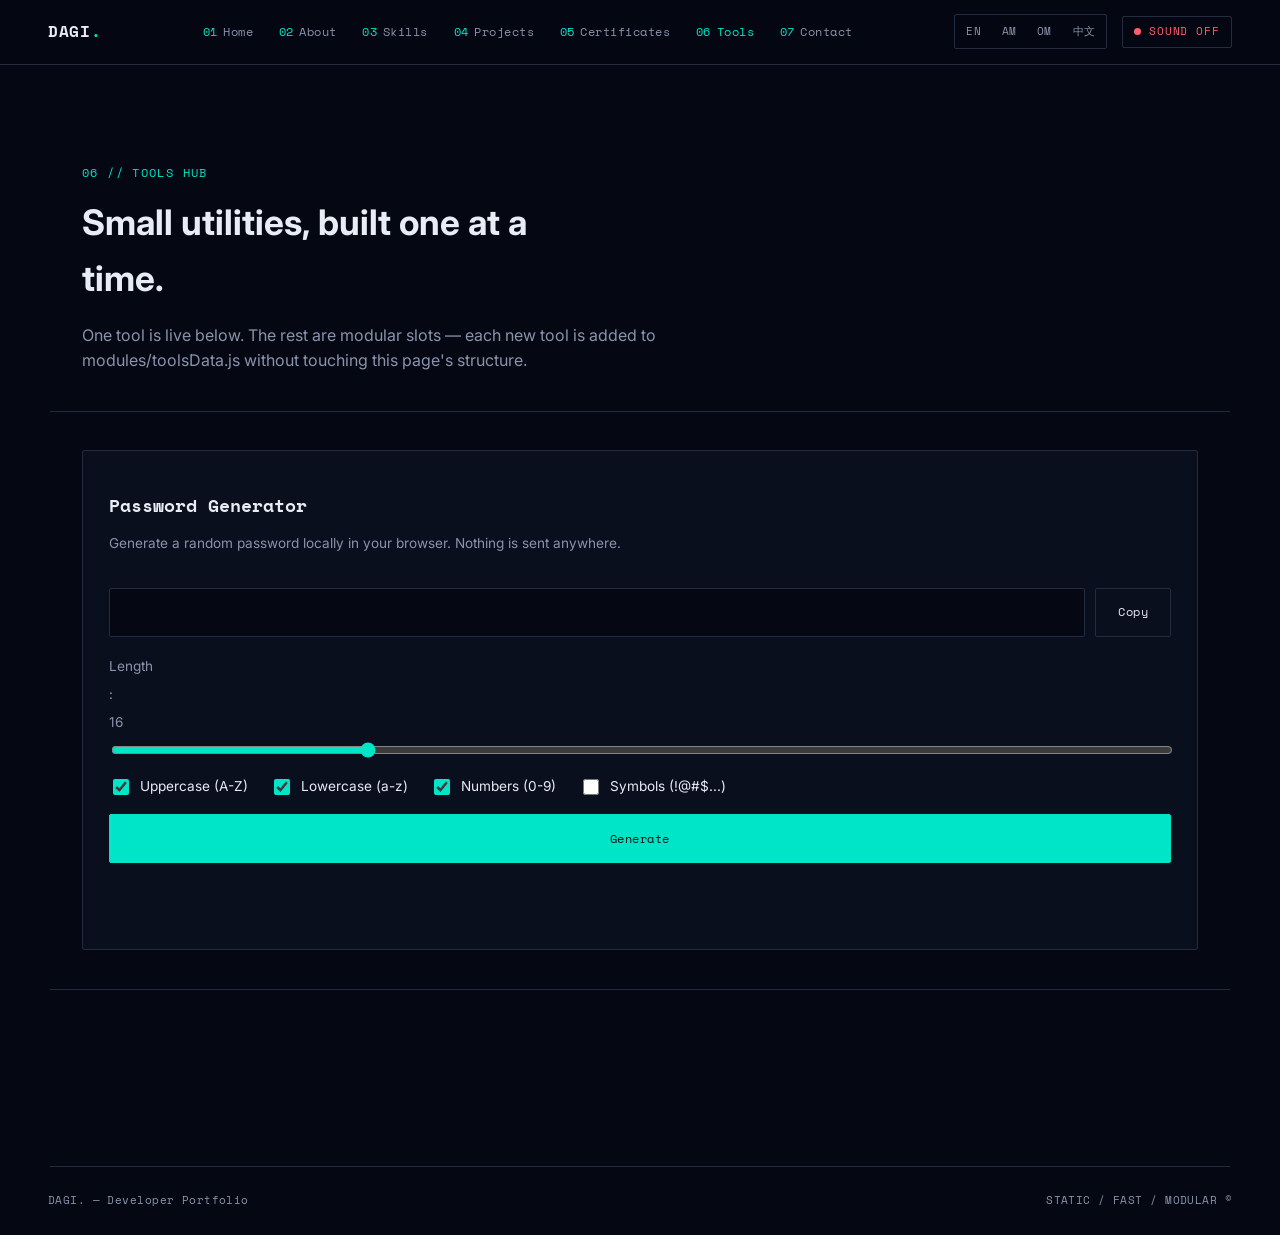
==== commit 8619f25a: "Add files via upload" ====
--- a/tools.html
+++ b/tools.html
@@ -1,112 +1,115 @@
-<!doctype html>
+<!DOCTYPE html>
 <html lang="en">
 <head>
-  <meta charset="utf-8">
-  <meta name="viewport" content="width=device-width, initial-scale=1">
-  <meta name="description" content="Dagi Tools Hub">
-  <title>TOOLS // DAGI</title>
-  <link rel="stylesheet" href="style.css">
-  <link rel="stylesheet" href="tools.css">
+<meta charset="UTF-8">
+<meta name="viewport" content="width=device-width, initial-scale=1, viewport-fit=cover">
+<title>DAGI // Tools Hub</title>
+<meta name="theme-color" content="#050812">
+<link rel="preconnect" href="https://fonts.googleapis.com">
+<link rel="stylesheet" href="https://fonts.googleapis.com/css2?family=Space+Mono:wght@400;700&family=Inter:wght@400;500;600;700&display=swap">
+<link rel="stylesheet" href="style.css">
+<link rel="stylesheet" href="tools.css">
 </head>
-<body class="site-shell">
-  <div class="site-noise" aria-hidden="true"></div>
-  <div class="site-grid" aria-hidden="true"></div>
+<body>
 
-  <header class="topbar" id="topbar">
-    <a class="brand" href="index.html#home"><span class="brand-mark"><img src="assets/images/profile.jpg" alt=""></span><span>DAGI<span class="accent">.</span></span></a>
-    <nav class="desktop-nav" aria-label="Primary navigation">
-      <a class="nav-link" href="index.html#home"><span>01</span>Home</a>
-      <a class="nav-link" href="index.html#about"><span>02</span>About</a>
-      <a class="nav-link" href="index.html#skills"><span>03</span>Skills</a>
-      <a class="nav-link" href="index.html#projects"><span>04</span>Projects</a>
-      <a class="nav-link" href="index.html#certificates"><span>05</span>Certificates</a>
-      <a class="nav-link is-active" href="tools.html"><span>06</span>Tools</a>
-      <a class="nav-link" href="index.html#contact"><span>07</span>Contact</a>
-    </nav>
-    <div class="top-actions">
-      <button class="sound-toggle sound-off" id="soundToggle" type="button" aria-pressed="false"><span class="sound-dot"></span><span class="sound-icon">⌁</span><span class="sound-label">SOUND OFF</span></button>
-      <button class="menu-toggle" id="menuToggle" type="button" aria-expanded="false" aria-controls="mobilePanel" aria-label="Open menu"><span></span><span></span><span></span></button>
+<header class="site-header" id="site-header">
+  <a href="index.html#home" class="brand" data-sound="ui-click">
+    <img src="assets/images/profile.jpg" alt="Dagi" class="brand-photo" onerror="this.style.display='none'">
+    <span class="brand-mark">DAGI<span class="dot">.</span></span>
+  </a>
+
+  <nav class="nav-desktop" aria-label="Primary">
+    <a href="index.html#home" class="nav-link" data-sound="ui-click"><b>01</b><span data-i18n="nav.home">Home</span></a>
+    <a href="index.html#about" class="nav-link" data-sound="ui-click"><b>02</b><span data-i18n="nav.about">About</span></a>
+    <a href="index.html#skills" class="nav-link" data-sound="ui-click"><b>03</b><span data-i18n="nav.skills">Skills</span></a>
+    <a href="index.html#projects" class="nav-link" data-sound="ui-click"><b>04</b><span data-i18n="nav.projects">Projects</span></a>
+    <a href="index.html#certificates" class="nav-link" data-sound="ui-click"><b>05</b><span data-i18n="nav.certificates">Certificates</span></a>
+    <a href="tools.html" class="nav-link icon-tools active-page" data-sound="tools"><b>06</b><span data-i18n="nav.tools">Tools</span></a>
+    <a href="index.html#contact" class="nav-link" data-sound="ui-click"><b>07</b><span data-i18n="nav.contact">Contact</span></a>
+  </nav>
+
+  <div class="header-actions">
+    <div class="lang-switch" id="lang-switch" role="group" aria-label="Language">
+      <button type="button" class="lang-btn" data-lang="en">EN</button>
+      <button type="button" class="lang-btn" data-lang="am">AM</button>
+      <button type="button" class="lang-btn" data-lang="om">OM</button>
+      <button type="button" class="lang-btn" data-lang="zh">中文</button>
     </div>
-    <div class="mobile-panel" id="mobilePanel" aria-hidden="true">
-      <div class="mobile-panel-head"><span>SYS // NAVIGATION</span><span class="status-live">LIVE</span></div>
-      <a href="index.html#home"><b>01</b><span>Home</span><i>↗</i></a>
-      <a href="index.html#about"><b>02</b><span>About</span><i>↗</i></a>
-      <a href="index.html#skills"><b>03</b><span>Skills</span><i>↗</i></a>
-      <a href="index.html#projects"><b>04</b><span>Projects</span><i>↗</i></a>
-      <a href="index.html#certificates"><b>05</b><span>Certificates</span><i>↗</i></a>
-      <a href="tools.html"><b>06</b><span>Tools Hub</span><i>↗</i></a>
-      <a href="index.html#contact"><b>07</b><span>Contact</span><i>↗</i></a>
+    <button class="sound-toggle" id="sound-toggle" type="button" aria-pressed="false" data-sound="toggle">
+      <span class="sound-dot" aria-hidden="true"></span>
+      <span class="sound-label" data-i18n="sound.off">SOUND OFF</span>
+    </button>
+    <button class="menu-btn icon-menu" id="menu-btn" type="button" aria-expanded="false" aria-controls="mobile-menu" data-sound="menu">
+      <span></span><span></span><span></span>
+    </button>
+  </div>
+</header>
+
+<div class="mobile-menu" id="mobile-menu" aria-hidden="true">
+  <nav aria-label="Mobile">
+    <a href="index.html#home" data-sound="ui-click"><b>01</b><span data-i18n="nav.home">Home</span></a>
+    <a href="index.html#about" data-sound="ui-click"><b>02</b><span data-i18n="nav.about">About</span></a>
+    <a href="index.html#skills" data-sound="ui-click"><b>03</b><span data-i18n="nav.skills">Skills</span></a>
+    <a href="index.html#projects" data-sound="ui-click"><b>04</b><span data-i18n="nav.projects">Projects</span></a>
+    <a href="index.html#certificates" data-sound="ui-click"><b>05</b><span data-i18n="nav.certificates">Certificates</span></a>
+    <a href="tools.html" data-sound="tools"><b>06</b><span data-i18n="nav.tools">Tools</span></a>
+    <a href="index.html#contact" data-sound="ui-click"><b>07</b><span data-i18n="nav.contact">Contact</span></a>
+  </nav>
+  <div class="lang-switch lang-switch--mobile" id="lang-switch-mobile" role="group" aria-label="Language">
+    <button type="button" class="lang-btn" data-lang="en">EN</button>
+    <button type="button" class="lang-btn" data-lang="am">AM</button>
+    <button type="button" class="lang-btn" data-lang="om">OM</button>
+    <button type="button" class="lang-btn" data-lang="zh">中文</button>
+  </div>
+  <p class="menu-footer" data-i18n="menu.footer">SYS // NAVIGATION LIVE</p>
+</div>
+
+<main>
+  <section class="section tools-intro">
+    <p class="section-index" data-i18n="tools.index">06 // TOOLS HUB</p>
+    <h1 class="section-title" data-i18n="tools.title">Small utilities, built one at a time.</h1>
+    <p class="section-note" data-i18n="tools.note">One tool is live below. The rest are modular slots — each new tool is added to modules/toolsData.js without touching this page's structure.</p>
+  </section>
+
+  <section class="section section-tight">
+    <div class="tool-panel" id="password-tool">
+      <div class="tool-panel-head">
+        <h2 data-i18n="tool.password.title">Password Generator</h2>
+        <p data-i18n="tool.password.desc">Generate a random password locally in your browser. Nothing is sent anywhere.</p>
+      </div>
+
+      <div class="pw-output-row">
+        <input type="text" id="pw-output" class="pw-output" readonly aria-label="Generated password">
+        <button type="button" id="pw-copy" class="btn btn-ghost" data-sound="ui-click"><span data-i18n="tool.copy">Copy</span></button>
+      </div>
+
+      <div class="pw-controls">
+        <label class="pw-range-label">
+          <span data-i18n="tool.password.length">Length</span>: <span id="pw-length-value">16</span>
+          <input type="range" id="pw-length" min="6" max="48" value="16">
+        </label>
+        <div class="pw-checks">
+          <label><input type="checkbox" id="pw-upper" checked> <span data-i18n="tool.password.upper">Uppercase (A-Z)</span></label>
+          <label><input type="checkbox" id="pw-lower" checked> <span data-i18n="tool.password.lower">Lowercase (a-z)</span></label>
+          <label><input type="checkbox" id="pw-numbers" checked> <span data-i18n="tool.password.numbers">Numbers (0-9)</span></label>
+          <label><input type="checkbox" id="pw-symbols"> <span data-i18n="tool.password.symbols">Symbols (!@#$...)</span></label>
+        </div>
+        <button type="button" id="pw-generate" class="btn btn-primary" data-sound="ui-click" data-i18n="tool.generate">Generate</button>
+      </div>
+      <p class="pw-status" id="pw-status" role="status" aria-live="polite"></p>
     </div>
-  </header>
+  </section>
 
-  <main class="tools-page section">
-    <section class="tools-hero">
-      <p class="section-label">06 // TOOLS HUB</p>
-      <h1>Useful tools. <span class="gradient-text">No clutter.</span></h1>
-      <p>Practical browser tools built as independent modules so new tools can be added without breaking the portfolio.</p>
-    </section>
+  <section class="section">
+    <div class="tools-grid" id="tools-grid"><!-- rendered by tools.js from modules/toolsData.js --></div>
+  </section>
+</main>
 
-    <section class="tools-controls glass-card">
-      <label class="tool-search"><span>⌕</span><input id="toolSearch" type="search" placeholder="Search tools..." autocomplete="off"></label>
-      <div class="tool-categories" id="toolCategories">
-        <button class="category-button active" data-category="all">All</button>
-        <button class="category-button" data-category="developer">Developer</button>
-        <button class="category-button" data-category="student">Student</button>
-        <button class="category-button" data-category="design">Design</button>
-        <button class="category-button" data-category="utility">Utility</button>
-      </div>
-    </section>
+<footer class="site-footer">
+  <span data-i18n="footer.tag1">DAGI. — Developer Portfolio</span>
+  <span>STATIC / FAST / MODULAR ©</span>
+</footer>
 
-    <section class="tools-grid" id="toolsGrid" aria-live="polite">
-      <article class="tool-card" data-category="developer" data-name="password generator">
-        <div class="tool-icon">⌁</div><span class="tool-code">DEV / 01</span>
-        <h2>Password Generator</h2><p>Generate strong random passwords with a simple strength meter.</p>
-        <button class="tool-open" data-tool-open="password">Open Tool →</button>
-      </article>
-      <article class="tool-card coming-soon" data-category="utility" data-name="smart calculator">
-        <div class="tool-icon">∑</div><span class="tool-code">UTIL / 02</span>
-        <h2>Smart Calculator</h2><p>Scientific, percentage, discount, VAT and loan calculations.</p>
-        <button class="tool-open" disabled>Coming Soon</button>
-      </article>
-      <article class="tool-card coming-soon" data-category="utility" data-name="unit converter">
-        <div class="tool-icon">↔</div><span class="tool-code">UTIL / 03</span>
-        <h2>Unit Converter</h2><p>Length, weight, temperature, area, volume, speed and time.</p>
-        <button class="tool-open" disabled>Coming Soon</button>
-      </article>
-      <article class="tool-card coming-soon" data-category="student" data-name="text writing tools">
-        <div class="tool-icon">T</div><span class="tool-code">STUD / 04</span>
-        <h2>Text &amp; Writing</h2><p>Word and character counters, case conversion and cleanup.</p>
-        <button class="tool-open" disabled>Coming Soon</button>
-      </article>
-      <article class="tool-card coming-soon" data-category="design" data-name="color tools">
-        <div class="tool-icon">◈</div><span class="tool-code">DES / 05</span>
-        <h2>Color Tools</h2><p>HEX/RGB/HSL, palettes, gradients and contrast utilities.</p>
-        <button class="tool-open" disabled>Coming Soon</button>
-      </article>
-      <article class="tool-card coming-soon" data-category="utility" data-name="qr code generator">
-        <div class="tool-icon">▦</div><span class="tool-code">UTIL / 06</span>
-        <h2>QR Generator</h2><p>Turn text or links into a QR code when the module is added.</p>
-        <button class="tool-open" disabled>Coming Soon</button>
-      </article>
-    </section>
-
-    <section class="tool-panel glass-card" id="passwordPanel" hidden>
-      <div class="panel-head"><div><p class="section-label">TOOL / PASSWORD</p><h2>Password Generator</h2></div><button class="panel-close" id="closePassword" type="button">×</button></div>
-      <div class="password-output"><input id="passwordOutput" type="text" readonly value="Click Generate"><button id="copyPassword" type="button" aria-label="Copy password">⧉</button></div>
-      <div class="strength-meter"><div><span id="strengthFill"></span></div><b id="strengthLabel">—</b></div>
-      <div class="password-options">
-        <label>Length <strong id="pwLengthValue">16</strong><input id="pwLength" type="range" min="6" max="32" value="16"></label>
-        <label><input id="optUpper" type="checkbox" checked> Uppercase</label>
-        <label><input id="optLower" type="checkbox" checked> Lowercase</label>
-        <label><input id="optNumbers" type="checkbox" checked> Numbers</label>
-        <label><input id="optSymbols" type="checkbox" checked> Symbols</label>
-      </div>
-      <button class="button button-primary" id="generatePassword" type="button">Generate Password ↻</button>
-      <p class="copy-note" id="copyNote" aria-live="polite"></p>
-    </section>
-  </main>
-
-  <footer class="footer"><div class="footer-inner"><div><strong>DAGI<span class="accent">.</span></strong><span>Tools Hub</span></div><div><span>© <span id="currentYear"></span></span></div></div></footer>
-  <script type="module" src="tools.js"></script>
+<script type="module" src="tools.js"></script>
 </body>
 </html>
--- a/style.css
+++ b/style.css
@@ -1,34 +1,311 @@
+/* =====================================================
+   DAGI PORTFOLIO — DESIGN TOKENS
+   ===================================================== */
 :root{
-  --bg:#04070d;--bg2:#070c15;--panel:rgba(9,16,29,.74);--panel2:rgba(14,24,40,.7);
-  --line:rgba(119,183,220,.17);--line-strong:rgba(84,221,255,.42);
-  --text:#eaf7ff;--muted:#91a8b8;--accent:#45dcff;--accent2:#7b6cff;--green:#5dffb2;--red:#ff4f67;
-  --shadow:0 22px 70px rgba(0,0,0,.42);--radius:22px;--max:1180px;
-  --ease:cubic-bezier(.2,.8,.2,1);
-}
-*{box-sizing:border-box}html{scroll-behavior:smooth;background:var(--bg)}body{margin:0;background:var(--bg);color:var(--text);font-family:Inter,ui-sans-serif,system-ui,-apple-system,"Segoe UI",sans-serif;line-height:1.6;overflow-x:hidden}
-body.menu-open,body.modal-open{overflow:hidden}a{color:inherit;text-decoration:none}button{font:inherit}img,video{max-width:100%}
-.site-shell{min-height:100vh;position:relative}.site-noise{position:fixed;inset:0;pointer-events:none;z-index:50;opacity:.035;background-image:url("data:image/svg+xml,%3Csvg viewBox='0 0 180 180' xmlns='http://www.w3.org/2000/svg'%3E%3Cfilter id='n'%3E%3CfeTurbulence type='fractalNoise' baseFrequency='.9' numOctaves='2' stitchTiles='stitch'/%3E%3C/filter%3E%3Crect width='100%25' height='100%25' filter='url(%23n)' opacity='.45'/%3E%3C/svg%3E")}
-.site-grid{position:fixed;inset:0;pointer-events:none;opacity:.22;background-image:linear-gradient(rgba(71,145,183,.06) 1px,transparent 1px),linear-gradient(90deg,rgba(71,145,183,.06) 1px,transparent 1px);background-size:58px 58px;mask-image:linear-gradient(to bottom,#000,transparent 85%);z-index:0}.particle-canvas{position:fixed;inset:0;width:100%;height:100%;pointer-events:none;z-index:1}
-main,.topbar,.footer,.scroll-top{position:relative;z-index:2}.section{width:min(var(--max),calc(100% - 40px));margin:auto}.content-section{padding:110px 0}
-.topbar{position:fixed;top:0;left:0;right:0;height:78px;padding:14px max(20px,calc((100vw - var(--max))/2));display:flex;align-items:center;justify-content:space-between;gap:22px;background:linear-gradient(180deg,rgba(4,7,13,.9),rgba(4,7,13,.45),transparent);backdrop-filter:blur(12px);-webkit-backdrop-filter:blur(12px);z-index:30}
-.brand{display:flex;align-items:center;gap:10px;font-size:.86rem;font-weight:900;letter-spacing:.14em}.brand-mark{width:38px;height:38px;border:1px solid var(--line-strong);border-radius:11px;padding:2px;display:grid;place-items:center;background:rgba(7,15,27,.8);box-shadow:0 0 22px rgba(69,220,255,.1)}.brand-mark img{width:100%;height:100%;border-radius:8px;object-fit:cover}.accent{color:var(--accent)}
-.desktop-nav{display:flex;gap:5px;align-items:center}.nav-link{font-size:.68rem;letter-spacing:.08em;color:#90a7b7;padding:10px 9px;border-bottom:1px solid transparent;transition:.25s var(--ease)}.nav-link span{font-size:.55rem;color:#527084;margin-right:4px}.nav-link:hover,.nav-link.is-active{color:#fff;border-bottom-color:var(--accent);text-shadow:0 0 14px rgba(69,220,255,.35)}
-.top-actions{display:flex;align-items:center;gap:8px}.sound-toggle,.menu-toggle{border:1px solid var(--line);background:rgba(6,12,22,.72);color:#a7bac8;cursor:pointer;transition:.25s var(--ease)}.sound-toggle{min-height:38px;border-radius:11px;padding:7px 10px;display:flex;align-items:center;gap:7px;font-size:.62rem;font-weight:900;letter-spacing:.08em}.sound-toggle.sound-off{border-color:rgba(255,79,103,.62);color:#ff788a;box-shadow:0 0 18px rgba(255,79,103,.07)}.sound-toggle.sound-on{border-color:rgba(93,255,178,.62);color:var(--green);box-shadow:0 0 22px rgba(93,255,178,.1)}.sound-dot{width:6px;height:6px;border-radius:50%;background:var(--red);box-shadow:0 0 8px currentColor}.sound-on .sound-dot{background:var(--green);color:var(--green)}.sound-icon{font-size:1rem;line-height:1}.menu-toggle{display:none;width:42px;height:40px;border-radius:11px;padding:9px}.menu-toggle span{display:block;height:1px;background:#cceeff;margin:5px 2px;transition:.3s var(--ease)}.menu-toggle[aria-expanded="true"] span:nth-child(1){transform:translateY(6px) rotate(45deg)}.menu-toggle[aria-expanded="true"] span:nth-child(2){opacity:0}.menu-toggle[aria-expanded="true"] span:nth-child(3){transform:translateY(-6px) rotate(-45deg)}
-.mobile-panel{display:none}
-
-.hero{min-height:100svh;display:grid;grid-template-columns:minmax(0,1.05fr) minmax(320px,.95fr);align-items:center;gap:40px;padding-top:90px;position:relative}.hero-content{position:relative;z-index:4;padding:60px 0}.section-label{font-size:.63rem;letter-spacing:.2em;font-weight:900;color:#6f91a5;margin:0 0 15px}.signal{display:inline-block;width:6px;height:6px;border-radius:50%;background:var(--green);box-shadow:0 0 12px var(--green);margin-right:7px}.hero h1{font-size:clamp(3rem,7vw,6.2rem);line-height:.95;letter-spacing:-.055em;max-width:780px;margin:0 0 25px}.gradient-text{background:linear-gradient(110deg,var(--accent),#b78cff 58%,#fff);-webkit-background-clip:text;background-clip:text;color:transparent}.hero-copy{max-width:600px;color:#9cb1bf;font-size:1rem}.hero-copy strong{color:#fff}.hero-actions{display:flex;gap:10px;flex-wrap:wrap;margin-top:28px}.button{display:inline-flex;align-items:center;justify-content:center;gap:18px;min-height:46px;padding:11px 16px;border-radius:12px;border:1px solid var(--line);font-size:.68rem;font-weight:900;letter-spacing:.09em;text-transform:uppercase;transition:.3s var(--ease)}.button i{font-style:normal;font-size:1rem}.button-primary{background:linear-gradient(135deg,rgba(69,220,255,.18),rgba(123,108,255,.16));border-color:rgba(69,220,255,.58);box-shadow:inset 0 0 20px rgba(69,220,255,.05),0 0 22px rgba(69,220,255,.06)}.button-primary:hover{transform:translateY(-2px);box-shadow:0 12px 30px rgba(69,220,255,.13)}.button-ghost:hover{border-color:rgba(255,255,255,.35);transform:translateY(-2px)}.hero-meta{display:flex;gap:18px;flex-wrap:wrap;margin-top:34px;color:#587284;font-size:.56rem;letter-spacing:.1em;font-weight:800}.hero-meta i{display:inline-block;width:5px;height:5px;background:var(--green);border-radius:50%;margin-right:6px}.scroll-cue{position:absolute;bottom:25px;left:0;color:#536b7b;font-size:.55rem;letter-spacing:.18em}.scroll-cue span{display:inline-block;width:1px;height:35px;background:linear-gradient(var(--accent),transparent);vertical-align:middle;margin-right:8px}
-.hero-media{height:min(650px,70vh);min-height:420px;position:relative;border:1px solid rgba(80,165,205,.2);background:#07101b;overflow:hidden;border-radius:30px;box-shadow:var(--shadow)}.hero-video{position:absolute;inset:0;width:100%;height:100%;object-fit:cover;opacity:.78;filter:saturate(.78) contrast(1.08)}.hero-fallback{position:absolute;inset:0;background:radial-gradient(circle at 58% 45%,rgba(33,125,184,.28),transparent 28%),linear-gradient(145deg,rgba(1,8,19,.3),rgba(4,7,13,.86)),url("assets/images/profile.jpg") center/cover;opacity:.55}.hero-video:not([data-ready="true"]){opacity:0}.scanlines{position:absolute;inset:0;background:repeating-linear-gradient(180deg,transparent 0 6px,rgba(255,255,255,.035) 7px,transparent 8px);mix-blend-mode:screen;opacity:.45}.hud-frame{position:absolute;border:1px solid rgba(69,220,255,.34);width:90px;height:90px}.hud-frame-a{left:18px;top:18px;border-right:0;border-bottom:0}.hud-frame-b{right:18px;bottom:18px;border-left:0;border-top:0}.hero-ring{position:absolute;border:1px solid rgba(69,220,255,.3);border-radius:50%;transform:translate(-50%,-50%);left:62%;top:48%;box-shadow:0 0 35px rgba(69,220,255,.06),inset 0 0 25px rgba(69,220,255,.03)}.hero-ring-a{width:260px;height:260px;animation:spin 18s linear infinite}.hero-ring-b{width:390px;height:390px;border-style:dashed;opacity:.45;animation:spin 28s linear infinite reverse}.data-orbit{position:absolute;border:1px solid rgba(69,220,255,.28);border-radius:50%;width:150px;height:55px;transform:rotate(-18deg);display:flex;align-items:center;justify-content:flex-end;padding-right:12px;color:#79ddff;font-size:.52rem;letter-spacing:.12em}.data-orbit span{position:absolute;width:5px;height:5px;border-radius:50%;background:var(--accent);box-shadow:0 0 10px var(--accent);left:-2px;top:50%}.data-orbit-a{right:7%;top:17%;animation:float 5s ease-in-out infinite}.data-orbit-b{left:7%;bottom:18%;transform:rotate(22deg);animation:float 6s .8s ease-in-out infinite}.hero-crosshair{position:absolute;left:50%;top:50%;color:rgba(255,255,255,.35);font-size:2rem}
-.section-heading{display:flex;justify-content:space-between;gap:30px;align-items:end;margin-bottom:35px}.section-heading h2{font-size:clamp(2.1rem,4vw,3.8rem);line-height:1;letter-spacing:-.045em;margin:0}.section-description{max-width:440px;color:#718a9a;font-size:.88rem;margin:0}.glass-card{background:linear-gradient(145deg,rgba(13,24,40,.8),rgba(7,13,23,.72));border:1px solid var(--line);border-radius:var(--radius);box-shadow:var(--shadow);backdrop-filter:blur(16px);-webkit-backdrop-filter:blur(16px)}
-.about-grid{display:grid;grid-template-columns:1.5fr .8fr;gap:18px}.about-main{padding:34px}.card-kicker,.project-top,.skill-index{color:#5e7b8c;font-size:.55rem;letter-spacing:.16em;font-weight:900}.about-main h3{font-size:2rem;margin:22px 0 10px}.about-main p{color:#8ca4b4;max-width:680px}.about-stats{display:grid;grid-template-columns:repeat(3,1fr);gap:10px;margin-top:32px}.about-stats div{padding:15px;border:1px solid var(--line);border-radius:14px;background:rgba(3,9,17,.35)}.about-stats strong{display:block;font-size:1.35rem}.about-stats span{color:#668092;font-size:.62rem}.profile-panel{padding:30px;display:grid;place-items:center;text-align:center;position:relative;overflow:hidden}.profile-photo{width:155px;height:155px;border-radius:50%;object-fit:cover;border:3px solid #07101a;box-shadow:0 0 0 1px rgba(69,220,255,.5),0 0 35px rgba(69,220,255,.15);position:relative;z-index:2}.profile-orbit{position:absolute;width:205px;height:205px;border:1px dashed rgba(69,220,255,.35);border-radius:50%;animation:spin 12s linear infinite}.profile-orbit span{position:absolute;width:7px;height:7px;border-radius:50%;background:var(--accent);top:15px;left:50%;box-shadow:0 0 12px var(--accent)}.profile-name{font-size:1.3rem;font-weight:900;letter-spacing:.12em;margin-top:18px}.profile-role{font-size:.55rem;letter-spacing:.18em;color:#668293}.profile-status{font-size:.57rem;color:var(--green);letter-spacing:.1em;margin-top:18px}.profile-status span{display:inline-block;width:5px;height:5px;background:var(--green);border-radius:50%;box-shadow:0 0 10px var(--green);margin-right:5px}
-.skills-grid{display:grid;grid-template-columns:repeat(4,1fr);gap:14px}.skill-card{min-height:245px;padding:24px;border:1px solid var(--line);background:rgba(7,14,25,.65);border-radius:18px;position:relative;overflow:hidden;transition:.35s var(--ease)}.skill-card:hover{transform:translateY(-7px);border-color:var(--line-strong);box-shadow:0 20px 50px rgba(0,0,0,.28)}.skill-icon{width:58px;height:58px;border:1px solid rgba(69,220,255,.3);display:grid;place-items:center;border-radius:15px;color:var(--accent);font-weight:900;margin-bottom:35px}.skill-card h3{margin:0 0 7px}.skill-card p{font-size:.78rem;color:#6e8798}.skill-index{position:absolute;right:18px;top:18px}.skill-line{position:absolute;bottom:0;left:0;right:0;height:2px;background:rgba(69,220,255,.08)}.skill-line span{display:block;width:55%;height:100%;background:linear-gradient(90deg,var(--accent),transparent);animation:linePulse 3s ease-in-out infinite}
-.projects-grid{display:grid;grid-template-columns:repeat(3,1fr);gap:16px}.project-card{border:1px solid var(--line);background:rgba(8,15,27,.72);border-radius:18px;overflow:hidden;transition:.35s var(--ease)}.project-card:hover{transform:translateY(-7px);border-color:var(--line-strong);box-shadow:0 20px 55px rgba(0,0,0,.3)}.project-visual{height:210px;position:relative;display:flex;align-items:flex-end;padding:17px;overflow:hidden;background:radial-gradient(circle at 50% 50%,rgba(69,220,255,.2),transparent 35%),linear-gradient(135deg,#081a2a,#090b19)}.project-visual:after{content:"";position:absolute;inset:0;background-image:linear-gradient(rgba(69,220,255,.08) 1px,transparent 1px),linear-gradient(90deg,rgba(69,220,255,.08) 1px,transparent 1px);background-size:28px 28px;transform:perspective(400px) rotateX(55deg) translateY(50px) scale(1.4);transform-origin:bottom}.project-visual span{position:relative;z-index:2;color:#70a0b8;font-size:.55rem;letter-spacing:.15em}.project-visual i{position:absolute;z-index:2;right:25px;top:25px;font-style:normal;font-size:4rem;color:rgba(69,220,255,.35);text-shadow:0 0 35px rgba(69,220,255,.35)}.project-body{padding:23px}.project-top{display:flex;justify-content:space-between}.project-body h3{margin:16px 0 8px}.project-body p{color:#718b9b;font-size:.77rem;min-height:50px}.tag-row{display:flex;gap:6px;flex-wrap:wrap;margin-top:20px}.tag-row span{font-size:.52rem;letter-spacing:.08em;border:1px solid var(--line);border-radius:7px;padding:5px 7px;color:#82a3b5}
-.certificate-grid{display:grid;grid-template-columns:repeat(3,1fr);gap:15px}.certificate-card{min-height:190px;border:1px solid var(--line);border-radius:17px;background:rgba(8,15,27,.72);padding:20px;cursor:pointer;position:relative;overflow:hidden;transition:.35s var(--ease);transform-style:preserve-3d}.certificate-card:hover{border-color:rgba(69,220,255,.5);box-shadow:0 18px 55px rgba(0,0,0,.3)}.certificate-card .cert-glow{position:absolute;width:130px;height:130px;border-radius:50%;background:rgba(69,220,255,.1);filter:blur(28px);right:-40px;top:-40px}.certificate-card .cert-number{font-size:.55rem;letter-spacing:.16em;color:#5f7f91}.certificate-card h3{font-size:1rem;margin:35px 0 7px}.certificate-card p{font-size:.68rem;color:#70899a}.certificate-empty{grid-column:1/-1;padding:35px;border:1px dashed var(--line);border-radius:17px;color:#718b9b;text-align:center}.certificate-empty strong{display:block;color:#a9c0ce;margin-bottom:6px}
-.contact-section{padding-top:70px}.contact-shell{padding:45px;display:flex;align-items:center;justify-content:space-between;gap:30px}.contact-shell h2{font-size:clamp(2rem,4vw,3.5rem);line-height:1;margin:0 0 14px}.contact-shell p{color:#748d9d;max-width:650px}.contact-actions{display:flex;gap:9px;flex-wrap:wrap}.footer{border-top:1px solid var(--line);padding:25px max(20px,calc((100vw - var(--max))/2));color:#587080;font-size:.58rem;letter-spacing:.1em}.footer-inner{display:flex;justify-content:space-between;gap:20px}.footer-inner div{display:flex;gap:15px;flex-wrap:wrap}.footer strong{color:#cbe8f4}.scroll-top{position:fixed;right:20px;bottom:20px;width:42px;height:42px;border:1px solid var(--line);border-radius:12px;background:rgba(5,11,20,.85);color:#bdefff;cursor:pointer;opacity:0;transform:translateY(12px);pointer-events:none;transition:.25s;z-index:25}.scroll-top.is-visible{opacity:1;transform:none;pointer-events:auto}
-.reveal{opacity:0;transform:translateY(22px);transition:opacity .7s var(--ease),transform .7s var(--ease)}.reveal.is-visible{opacity:1;transform:none}
-.modal-root{position:fixed;inset:0;z-index:100;display:grid;place-items:center;padding:20px}.modal-root[hidden]{display:none}.modal-backdrop{position:absolute;inset:0;background:rgba(0,0,0,.78);backdrop-filter:blur(12px)}.certificate-modal{position:relative;z-index:2;width:min(900px,100%);max-height:92svh;overflow:auto;background:#07101b;border:1px solid rgba(69,220,255,.34);border-radius:20px;box-shadow:0 30px 100px rgba(0,0,0,.6);padding:25px}.modal-close{position:absolute;right:17px;top:15px;width:35px;height:35px;border:1px solid var(--line);border-radius:10px;background:#0a1623;color:#fff;cursor:pointer;font-size:1.3rem}.modal-title-row h2{margin:0 0 18px}.certificate-preview{min-height:300px;display:grid;place-items:center;border:1px solid var(--line);border-radius:14px;overflow:hidden;background:#02060b}.certificate-preview img,.certificate-preview iframe{display:block;width:100%;max-height:70svh;border:0}.certificate-preview .preview-error{padding:35px;color:#8199a9;text-align:center}
-
-.intro-screen{position:fixed;inset:0;z-index:99;background:#02050a;display:grid;place-items:center;transition:opacity .65s var(--ease),visibility .65s}.intro-screen.is-done{opacity:0;visibility:hidden;pointer-events:none}.intro-core{text-align:center}.intro-core .eyebrow{display:block;color:#5f7f91;font-size:.55rem;letter-spacing:.25em;margin-bottom:15px}.intro-core strong{font-size:clamp(4rem,12vw,8rem);line-height:.9;letter-spacing:-.08em}.intro-core strong span{color:var(--accent)}.intro-line{display:block;color:#587385;font-size:.56rem;letter-spacing:.16em;margin:18px}.intro-loader{width:210px;height:2px;margin:auto;background:#12202c;overflow:hidden}.intro-loader i{display:block;width:0;height:100%;background:linear-gradient(90deg,var(--accent),var(--green));animation:load 1.4s var(--ease) forwards}.intro-scan{position:absolute;left:0;right:0;top:-10%;height:1px;background:linear-gradient(90deg,transparent,var(--accent),transparent);box-shadow:0 0 20px var(--accent);animation:scan 2s linear infinite}
-@keyframes load{to{width:100%}}@keyframes scan{to{top:110%}}@keyframes spin{to{transform:rotate(360deg)}}@keyframes float{50%{transform:translateY(-8px) rotate(-18deg)}}@keyframes linePulse{0%,100%{width:35%}50%{width:75%}}
-@media(max-width:980px){.desktop-nav{display:none}.menu-toggle{display:block}.mobile-panel{position:absolute;display:flex;flex-direction:column;top:68px;left:14px;right:14px;background:rgba(5,11,20,.97);border:1px solid var(--line);border-radius:18px;overflow:hidden;opacity:0;visibility:hidden;transform:translateY(-12px) scale(.98);transition:.3s var(--ease);box-shadow:var(--shadow)}.mobile-panel.is-open{opacity:1;visibility:visible;transform:none}.mobile-panel-head{display:flex;justify-content:space-between;padding:14px 16px;border-bottom:1px solid var(--line);font-size:.55rem;letter-spacing:.15em;color:#60798a}.status-live{color:var(--green)}.mobile-panel a{display:grid;grid-template-columns:35px 1fr 20px;align-items:center;padding:16px;border-bottom:1px solid rgba(119,183,220,.08);font-size:.76rem}.mobile-panel a b{color:#5c7788;font-size:.55rem}.mobile-panel a i{font-style:normal;color:#547487}.mobile-panel a:hover{background:rgba(69,220,255,.05);color:#fff}.hero{grid-template-columns:1fr;min-height:auto;padding-top:110px;padding-bottom:70px}.hero-media{order:-1;height:52svh;min-height:350px}.hero-content{padding:10px 0}.skills-grid{grid-template-columns:repeat(2,1fr)}.projects-grid,.certificate-grid{grid-template-columns:1fr 1fr}.about-grid{grid-template-columns:1fr}.profile-panel{min-height:350px}.contact-shell{flex-direction:column;align-items:flex-start}}
-@media(max-width:600px){.section{width:min(100% - 28px,var(--max))}.topbar{padding:12px 14px;height:68px}.sound-label{display:none}.hero h1{font-size:clamp(2.75rem,15vw,4.7rem)}.hero-media{height:46svh;min-height:310px;border-radius:22px}.hero-ring-a{width:190px;height:190px}.hero-ring-b{width:270px;height:270px}.section-heading{display:block}.section-heading .section-description{margin-top:14px}.content-section{padding:80px 0}.skills-grid,.projects-grid,.certificate-grid{grid-template-columns:1fr}.about-main,.contact-shell{padding:24px}.about-stats{grid-template-columns:1fr}.scroll-cue{display:none}.footer-inner{display:block}.footer-inner div+div{margin-top:10px}.certificate-modal{padding:18px}.hero-meta{gap:10px}}
-@media(prefers-reduced-motion:reduce){html{scroll-behavior:auto}.reveal,.intro-screen,.mobile-panel,.button,.project-card,.skill-card{transition:none}.hero-ring,.data-orbit,.profile-orbit,.intro-scan,.intro-loader i,.skill-line span{animation:none}.particle-canvas{display:none}}
+  --bg:        #050812;
+  --panel:     #0A0F1E;
+  --panel-2:   #0D1426;
+  --border:    #232B40;
+  --text:      #E8ECF4;
+  --text-dim:  #8A93AC;
+  --accent:    #00E5C7;
+  --accent-2:  #7C5CFF;
+  --danger:    #FF5C6C;
+
+  --font-head: 'Space Mono', ui-monospace, monospace;
+  --font-body: 'Inter', system-ui, sans-serif;
+
+  --radius: 2px;
+  --gap: clamp(1rem, 3vw, 2.5rem);
+  --maxw: 1180px;
+}
+
+*{ box-sizing: border-box; }
+html{ scroll-behavior: smooth; }
+@media (prefers-reduced-motion: reduce){
+  html{ scroll-behavior: auto; }
+  *{ animation-duration: 0.001ms !important; animation-iteration-count: 1 !important; transition-duration: 0.001ms !important; }
+}
+
+body{
+  margin:0;
+  background: var(--bg);
+  color: var(--text);
+  font-family: var(--font-body);
+  line-height: 1.6;
+  -webkit-font-smoothing: antialiased;
+}
+
+a{ color: inherit; text-decoration: none; }
+img{ max-width: 100%; display:block; }
+button{ font: inherit; color: inherit; background: none; border: none; cursor: pointer; }
+
+:focus-visible{
+  outline: 2px solid var(--accent);
+  outline-offset: 3px;
+}
+
+.eyebrow, .section-index{
+  font-family: var(--font-head);
+  font-size: 0.72rem;
+  letter-spacing: 0.12em;
+  color: var(--accent);
+}
+
+/* =====================================================
+   HEADER / NAV
+   ===================================================== */
+.site-header{
+  position: sticky; top:0; z-index: 40;
+  display:flex; align-items:center; justify-content:space-between;
+  padding: 0.9rem clamp(1rem, 4vw, 3rem);
+  background: rgba(5,8,18,0.85);
+  backdrop-filter: blur(10px);
+  border-bottom: 1px solid var(--border);
+}
+.brand{ display:flex; align-items:center; gap:0.6rem; }
+.brand-photo{
+  width:32px; height:32px; border-radius:50%;
+  object-fit:cover; border:1px solid var(--accent);
+}
+.brand-mark{ font-family: var(--font-head); font-weight:700; letter-spacing:0.04em; }
+.brand-mark .dot{ color: var(--accent); }
+
+.nav-desktop{ display:flex; gap: clamp(0.9rem, 2vw, 1.8rem); }
+.nav-link{
+  font-family: var(--font-head); font-size:0.78rem; letter-spacing:0.04em;
+  color: var(--text-dim); display:flex; gap:0.35rem; align-items:baseline;
+  transition: color 0.2s ease;
+}
+.nav-link b{ color: var(--accent); font-weight:400; }
+.nav-link:hover{ color: var(--text); }
+
+.header-actions{ display:flex; align-items:center; gap:0.9rem; }
+
+.lang-switch{ display:flex; gap:0.3rem; border:1px solid var(--border); border-radius: var(--radius); padding:0.2rem; }
+.lang-btn{
+  font-family: var(--font-head); font-size:0.66rem; letter-spacing:0.03em;
+  padding:0.3rem 0.5rem; border-radius: 1px; color: var(--text-dim); transition: all 0.2s ease;
+}
+.lang-btn:hover{ color: var(--text); }
+.lang-btn.active{ background: var(--accent); color:#04140F; }
+.lang-switch--mobile{ margin-top:0.4rem; }
+
+.sound-toggle{
+  display:flex; align-items:center; gap:0.5rem;
+  font-family: var(--font-head); font-size:0.68rem; letter-spacing:0.08em;
+  color: var(--danger); border:1px solid var(--border); padding:0.4rem 0.7rem;
+  border-radius: var(--radius);
+}
+.sound-toggle .sound-dot{
+  width:7px; height:7px; border-radius:50%; background: var(--danger);
+}
+.sound-toggle[aria-pressed="true"]{ color: var(--accent); }
+.sound-toggle[aria-pressed="true"] .sound-dot{
+  background: var(--accent); box-shadow: 0 0 8px var(--accent);
+}
+
+.menu-btn{
+  display:none; flex-direction:column; gap:5px; padding:0.4rem;
+}
+.menu-btn span{ width:20px; height:2px; background: var(--text); transition: all 0.25s ease; }
+.menu-btn[aria-expanded="true"] span:nth-child(1){ transform: translateY(7px) rotate(45deg); }
+.menu-btn[aria-expanded="true"] span:nth-child(2){ opacity:0; }
+.menu-btn[aria-expanded="true"] span:nth-child(3){ transform: translateY(-7px) rotate(-45deg); }
+
+.mobile-menu{
+  position: fixed; inset:0; z-index: 50;
+  background: rgba(5,8,18,0.98);
+  display:flex; flex-direction:column; align-items:center; justify-content:center; gap:1.4rem;
+  opacity:0; visibility:hidden; transform: translateY(-8px);
+  transition: opacity 0.28s ease, transform 0.28s ease, visibility 0.28s;
+}
+.mobile-menu.open{ opacity:1; visibility:visible; transform: translateY(0); }
+.mobile-menu nav{ display:flex; flex-direction:column; align-items:center; gap:1.2rem; }
+.mobile-menu a{
+  font-family: var(--font-head); font-size:1.1rem; letter-spacing:0.04em; color: var(--text);
+  opacity:0; transform: translateY(10px);
+  transition: opacity 0.3s ease, transform 0.3s ease;
+}
+.mobile-menu.open a{ opacity:1; transform: translateY(0); }
+.mobile-menu a b{ color: var(--accent); margin-right:0.5rem; }
+.menu-footer{ font-family: var(--font-head); font-size:0.68rem; color: var(--text-dim); letter-spacing:0.1em; }
+
+/* =====================================================
+   HERO
+   ===================================================== */
+.hero{
+  position:relative; min-height: 92vh;
+  display:flex; flex-direction:column; justify-content:center;
+  padding: clamp(2rem,6vw,4rem);
+  overflow:hidden;
+  border-bottom: 1px solid var(--border);
+}
+.hero-media{
+  position:absolute; inset:0; z-index:0;
+}
+.hero-video, .hero-fallback{
+  position:absolute; inset:0; width:100%; height:100%; object-fit:cover;
+  opacity: 0.22; filter: saturate(0.7) contrast(1.05);
+}
+.hero-video{ opacity:0; transition: opacity 0.6s ease; }
+.hero-video.ready{ opacity:0.22; }
+.hero-fallback.hide{ display:none; }
+
+.hero-canvas{ position:absolute; inset:0; opacity:0.5; }
+.hero-grid{
+  position:absolute; inset:0;
+  background-image:
+    linear-gradient(var(--border) 1px, transparent 1px),
+    linear-gradient(90deg, var(--border) 1px, transparent 1px);
+  background-size: 42px 42px;
+  opacity:0.18;
+  mask-image: radial-gradient(circle at 30% 40%, black, transparent 75%);
+}
+.hero-ring{
+  position:absolute; right:8%; top:50%; transform: translateY(-50%);
+  width: min(46vw, 420px); height: min(46vw, 420px);
+  border:1px solid var(--accent); border-radius:50%; opacity:0.25;
+}
+.hero-ring::before, .hero-ring::after{
+  content:''; position:absolute; inset: 14%;
+  border:1px solid var(--accent-2); border-radius:50%; opacity:0.5;
+  animation: spin 40s linear infinite;
+}
+.hero-ring::after{ inset: 28%; animation-duration: 60s; animation-direction: reverse; opacity:0.3; }
+@keyframes spin{ to{ transform: rotate(360deg); } }
+
+.hero-scanline{
+  position:absolute; left:0; right:0; height:2px;
+  background: linear-gradient(90deg, transparent, var(--accent), transparent);
+  opacity:0.4;
+  animation: scan 6s linear infinite;
+}
+@keyframes scan{ 0%{ top:0; } 100%{ top:100%; } }
+
+.hero-content{ position:relative; z-index:2; max-width: 720px; }
+.hero-content h1{
+  font-family: var(--font-body); font-weight:700;
+  font-size: clamp(2rem, 5vw, 3.4rem); line-height:1.12; margin: 0.6rem 0 1rem;
+}
+.hero-sub{ color: var(--text-dim); max-width: 46ch; margin-bottom: 1.6rem; }
+.hero-actions{ display:flex; gap:0.9rem; flex-wrap:wrap; margin-bottom:1.6rem; }
+.hero-meta{ font-family: var(--font-head); font-size:0.68rem; letter-spacing:0.1em; color: var(--text-dim); }
+
+.btn{
+  font-family: var(--font-head); font-size:0.78rem; letter-spacing:0.04em;
+  padding: 0.85rem 1.4rem; border-radius: var(--radius);
+  border:1px solid var(--border); transition: all 0.2s ease;
+}
+.btn-primary{ background: var(--accent); color: #04140F; border-color: var(--accent); }
+.btn-primary:hover{ box-shadow: 0 0 18px rgba(0,229,199,0.35); }
+.btn-ghost{ color: var(--text); }
+.btn-ghost:hover{ border-color: var(--accent); color: var(--accent); }
+
+.scroll-hint{
+  position:absolute; bottom: 1.6rem; left:50%; transform: translateX(-50%);
+  font-family: var(--font-head); font-size:0.65rem; letter-spacing:0.15em; color: var(--text-dim);
+}
+
+/* =====================================================
+   SECTIONS (shared)
+   ===================================================== */
+.section{
+  max-width: var(--maxw); margin: 0 auto;
+  padding: clamp(3rem,7vw,5.5rem) clamp(1.2rem,4vw,2rem);
+  border-bottom: 1px solid var(--border);
+}
+.section-tight{ padding-top: 2.4rem; padding-bottom: 2.4rem; }
+.section-title{
+  font-size: clamp(1.5rem, 3.4vw, 2.2rem); font-weight:700; margin: 0.5rem 0 1rem; max-width: 22ch;
+}
+.section-note{ color: var(--text-dim); max-width: 60ch; margin-bottom: 1.8rem; }
+.section-note code{ font-family: var(--font-head); color: var(--accent); }
+
+/* ABOUT */
+.about-grid{ display:grid; grid-template-columns: 1.3fr 0.9fr; gap: var(--gap); align-items:start; margin-top:1.8rem; }
+.about-copy p{ color: var(--text-dim); margin-bottom:1rem; max-width: 62ch; }
+.about-stats{ display:flex; gap: 1.8rem; margin-top:1.6rem; flex-wrap:wrap; }
+.about-stats div{ font-family: var(--font-head); font-size:0.7rem; color: var(--text-dim); letter-spacing:0.04em; }
+.about-stats span{ display:block; font-size:1.4rem; color: var(--accent); }
+.about-photo{
+  border:1px solid var(--border); background: var(--panel); border-radius: var(--radius); overflow:hidden;
+}
+.about-photo img{ width:100%; aspect-ratio: 4/5; object-fit:cover; }
+.about-photo.img-missing img{ display:none; }
+.about-photo.img-missing::before{
+  content:'PROFILE PHOTO MISSING — add assets/images/profile.jpg';
+  display:flex; align-items:center; justify-content:center; text-align:center;
+  aspect-ratio: 4/5; padding:1rem; font-family: var(--font-head); font-size:0.7rem; color: var(--text-dim);
+}
+.photo-caption{ padding:0.8rem 1rem; font-family: var(--font-head); font-size:0.68rem; color: var(--text-dim); letter-spacing:0.04em; }
+
+/* SKILLS */
+.skills-grid{ display:grid; grid-template-columns: repeat(auto-fit, minmax(220px,1fr)); gap:1rem; margin-top:1.8rem; }
+.skill-card{ border:1px solid var(--border); background: var(--panel); padding:1.4rem; border-radius: var(--radius); }
+.skill-icon{ font-family: var(--font-head); color: var(--accent); font-size:1.2rem; }
+.skill-card h3{ margin:0.7rem 0 0.4rem; font-size:1rem; }
+.skill-card p{ color: var(--text-dim); font-size:0.9rem; margin:0; }
+
+/* PROJECTS */
+.projects-grid{ display:grid; grid-template-columns: repeat(auto-fit, minmax(260px,1fr)); gap:1.2rem; }
+.project-card{ border:1px solid var(--border); background: var(--panel); padding:1.6rem; border-radius: var(--radius); }
+.project-tag{ font-family: var(--font-head); font-size:0.68rem; color: var(--accent); margin:0 0 0.6rem; }
+.build-slot{ font-family: var(--font-head); font-size:0.62rem; color: var(--text-dim); letter-spacing:0.1em; margin:0 0 0.4rem; }
+.project-card h3{ margin:0 0 0.5rem; }
+.project-card p{ color: var(--text-dim); font-size:0.92rem; }
+.tag-row{ display:flex; gap:0.5rem; margin-top:1rem; flex-wrap:wrap; }
+.tag-row span{ font-family: var(--font-head); font-size:0.64rem; border:1px solid var(--border); padding:0.25rem 0.5rem; color: var(--text-dim); }
+
+/* CERTIFICATES */
+.cert-grid{ display:grid; grid-template-columns: repeat(auto-fit, minmax(240px,1fr)); gap:1.2rem; margin-top:1rem; }
+.cert-card{
+  display:block; width:100%; text-align:left;
+  border:1px solid var(--border); background: var(--panel); border-radius: var(--radius);
+  overflow:hidden; cursor:pointer; transition: transform 0.25s ease, border-color 0.25s ease;
+}
+.cert-card:hover{ border-color: var(--accent); transform: translateY(-3px); }
+.cert-card img{ width:100%; aspect-ratio: 4/3; object-fit:cover; }
+.cert-card .cert-body{ padding:0.9rem 1rem; }
+.cert-card h4{ margin:0 0 0.2rem; font-size:0.92rem; }
+.cert-card p{ margin:0; color: var(--text-dim); font-size:0.78rem; }
+.cert-card.missing .cert-body::before{
+  content:'Image missing — add to assets/certificates/'; color: var(--danger); font-size:0.7rem; display:block; margin-bottom:0.3rem;
+}
+
+.credential-list{
+  list-style:none; margin: 1.6rem 0 0; padding: 1.1rem 1.3rem;
+  border:1px dashed var(--border); border-radius: var(--radius);
+  display:flex; flex-direction:column; gap:0.6rem;
+}
+.credential-list li{ display:flex; flex-direction:column; gap:0.15rem; }
+.credential-title{ font-size:0.88rem; color: var(--text); }
+.credential-issuer{ font-family: var(--font-head); font-size:0.72rem; color: var(--text-dim); }
+
+.cert-modal{
+  position:fixed; inset:0; z-index:60; background: rgba(5,8,18,0.94);
+  display:flex; flex-direction:column; align-items:center; justify-content:center; gap:1rem; padding:2rem;
+  opacity:0; visibility:hidden; transition: opacity 0.25s ease, visibility 0.25s;
+}
+.cert-modal.open{ opacity:1; visibility:visible; }
+.cert-modal img{ max-width:min(90vw,720px); max-height:70vh; border:1px solid var(--border); object-fit:contain; }
+.cert-modal p{ font-family: var(--font-head); font-size:0.78rem; color: var(--text-dim); }
+.cert-modal-close{ position:absolute; top:1.4rem; right:1.6rem; font-size:1.8rem; color: var(--text); }
+
+/* CONTACT / FOOTER */
+.site-footer{
+  display:flex; justify-content:space-between; flex-wrap:wrap; gap:0.6rem;
+  padding: 1.6rem clamp(1.2rem,4vw,3rem);
+  font-family: var(--font-head); font-size:0.68rem; color: var(--text-dim); letter-spacing:0.04em;
+}
+
+/* =====================================================
+   RESPONSIVE
+   ===================================================== */
+@media (max-width: 860px){
+  .nav-desktop{ display:none; }
+  .menu-btn{ display:flex; }
+  .header-actions #lang-switch{ display:none; }
+  .about-grid{ grid-template-columns: 1fr; }
+  .about-photo{ max-width: 320px; }
+}
--- a/tools.css
+++ b/tools.css
@@ -1 +1,57 @@
-.tools-page{padding-top:145px;padding-bottom:90px}.tools-hero{max-width:800px;padding-bottom:35px}.tools-hero h1{font-size:clamp(2.8rem,7vw,5.7rem);line-height:.95;letter-spacing:-.06em;margin:0 0 20px}.tools-hero p:not(.section-label){color:#7892a2;max-width:650px}.tools-controls{padding:15px;display:flex;align-items:center;justify-content:space-between;gap:15px;margin-bottom:20px}.tool-search{display:flex;align-items:center;gap:10px;min-width:260px;flex:1;border:1px solid var(--line);border-radius:12px;padding:0 12px;color:#5f7b8d}.tool-search input{width:100%;border:0;outline:0;background:transparent;color:#fff;padding:11px 0}.tool-categories{display:flex;gap:6px;flex-wrap:wrap}.category-button{border:1px solid var(--line);background:transparent;color:#7891a1;border-radius:9px;padding:8px 10px;font-size:.58rem;font-weight:900;cursor:pointer}.category-button.active,.category-button:hover{border-color:var(--line-strong);color:#dff8ff;background:rgba(69,220,255,.05)}.tools-grid{display:grid;grid-template-columns:repeat(3,1fr);gap:14px}.tool-card{min-height:250px;padding:24px;border:1px solid var(--line);border-radius:18px;background:rgba(7,14,25,.7);position:relative;overflow:hidden;transition:.3s var(--ease)}.tool-card:hover{transform:translateY(-5px);border-color:var(--line-strong)}.tool-icon{width:55px;height:55px;display:grid;place-items:center;border:1px solid rgba(69,220,255,.3);border-radius:14px;color:var(--accent);font-weight:900;font-size:1.25rem;margin-bottom:30px}.tool-code{position:absolute;top:20px;right:20px;color:#527082;font-size:.52rem;letter-spacing:.12em}.tool-card h2{font-size:1.15rem;margin:0 0 7px}.tool-card p{font-size:.74rem;color:#6e8797;min-height:48px}.tool-open{margin-top:18px;border:1px solid var(--line);background:rgba(69,220,255,.04);color:#a6d9ea;border-radius:9px;padding:9px 11px;font-size:.59rem;font-weight:900;cursor:pointer}.tool-open:hover{border-color:var(--line-strong)}.tool-open:disabled{opacity:.45;cursor:not-allowed}.tool-panel{margin-top:18px;padding:26px}.tool-panel[hidden]{display:none}.panel-head{display:flex;justify-content:space-between;align-items:start}.panel-head h2{margin:0}.panel-close{border:1px solid var(--line);background:transparent;color:#fff;width:35px;height:35px;border-radius:9px;cursor:pointer}.password-output{display:flex;margin-top:25px}.password-output input{flex:1;min-width:0;background:#030912;color:#dff9ff;border:1px solid var(--line);border-right:0;border-radius:10px 0 0 10px;padding:13px;outline:0;font-family:ui-monospace,monospace}.password-output button{width:48px;border:1px solid var(--line);border-radius:0 10px 10px 0;background:#08131f;color:#a7eaff;cursor:pointer}.strength-meter{display:grid;grid-template-columns:1fr auto;gap:10px;align-items:center;margin:14px 0}.strength-meter>div{height:5px;border-radius:5px;background:#13202c;overflow:hidden}.strength-meter span{display:block;height:100%;width:0;background:linear-gradient(90deg,var(--red),#ffc45a,var(--green));transition:.25s}.strength-meter b{font-size:.6rem;color:#7f99aa}.password-options{display:grid;grid-template-columns:1fr 1fr;gap:10px;margin:20px 0}.password-options label{border:1px solid var(--line);border-radius:10px;padding:10px;color:#7891a1;font-size:.65rem}.password-options strong{color:#dff8ff}.password-options input[type=range]{display:block;width:100%;margin-top:9px}.copy-note{color:var(--green);font-size:.65rem;min-height:20px}@media(max-width:900px){.tools-controls{display:block}.tool-categories{margin-top:10px}.tools-grid{grid-template-columns:1fr 1fr}}@media(max-width:600px){.tools-grid{grid-template-columns:1fr}.password-options{grid-template-columns:1fr}}
+/* tools.css — page-specific styles for tools.html. Design tokens (colors, fonts,
+   spacing) come from style.css, which is loaded first. */
+
+.tools-intro{ padding-bottom: 0.5rem; }
+.nav-link.active-page{ color: var(--accent); }
+
+.tool-panel{
+  border:1px solid var(--border); background: var(--panel); border-radius: var(--radius);
+  padding: 1.6rem; display:flex; flex-direction:column; gap:1.2rem;
+}
+.tool-panel-head h2{ font-family: var(--font-head); font-size:1.1rem; margin-bottom:0.4rem; }
+.tool-panel-head p{ color: var(--text-dim); font-size:0.85rem; }
+
+.pw-output-row{ display:flex; gap:0.6rem; }
+.pw-output{
+  flex:1; font-family: var(--font-head); font-size:1rem; letter-spacing:0.03em;
+  background: var(--bg); border:1px solid var(--border); border-radius: var(--radius);
+  padding:0.7rem 0.9rem; color: var(--accent);
+}
+
+.pw-controls{ display:flex; flex-direction:column; gap:1rem; }
+.pw-range-label{ display:flex; flex-direction:column; gap:0.4rem; font-size:0.85rem; color: var(--text-dim); }
+.pw-range-label input[type="range"]{ width:100%; accent-color: var(--accent); }
+
+.pw-checks{ display:flex; flex-wrap:wrap; gap:0.8rem 1.4rem; font-size:0.85rem; }
+.pw-checks label{ display:flex; align-items:center; gap:0.5rem; }
+.pw-checks input[type="checkbox"]{ accent-color: var(--accent); width:16px; height:16px; }
+
+.pw-status{ min-height: 1.2em; font-size:0.8rem; color: var(--accent); }
+
+.tools-grid{
+  display:grid; grid-template-columns: repeat(auto-fill, minmax(220px, 1fr));
+  gap: 1rem;
+}
+
+.tool-card{
+  display:block; border:1px solid var(--border); border-radius: var(--radius);
+  padding: 1.1rem; background: var(--panel); position:relative;
+  transition: border-color 0.25s ease, transform 0.25s ease;
+}
+.tool-card--live{ cursor:pointer; }
+.tool-card--live:hover{ border-color: var(--accent); transform: translateY(-2px); }
+.tool-card--soon{ opacity: 0.55; }
+
+.tool-card__icon{ font-size:1.4rem; color: var(--accent); display:block; margin-bottom:0.6rem; }
+.tool-card h3{ font-size:0.95rem; margin-bottom:0.3rem; }
+.tool-card p{ font-size:0.78rem; color: var(--text-dim); line-height:1.5; }
+.tool-card__status{
+  position:absolute; top:0.9rem; right:0.9rem; font-family: var(--font-head);
+  font-size:0.6rem; letter-spacing:0.05em; padding:0.2rem 0.4rem; border-radius:2px;
+  border:1px solid var(--border); color: var(--text-dim);
+}
+.tool-card--live .tool-card__status{ color: var(--accent); border-color: var(--accent); }
+
+@media (max-width: 860px){
+  .tools-grid{ grid-template-columns: repeat(auto-fill, minmax(160px, 1fr)); }
+}
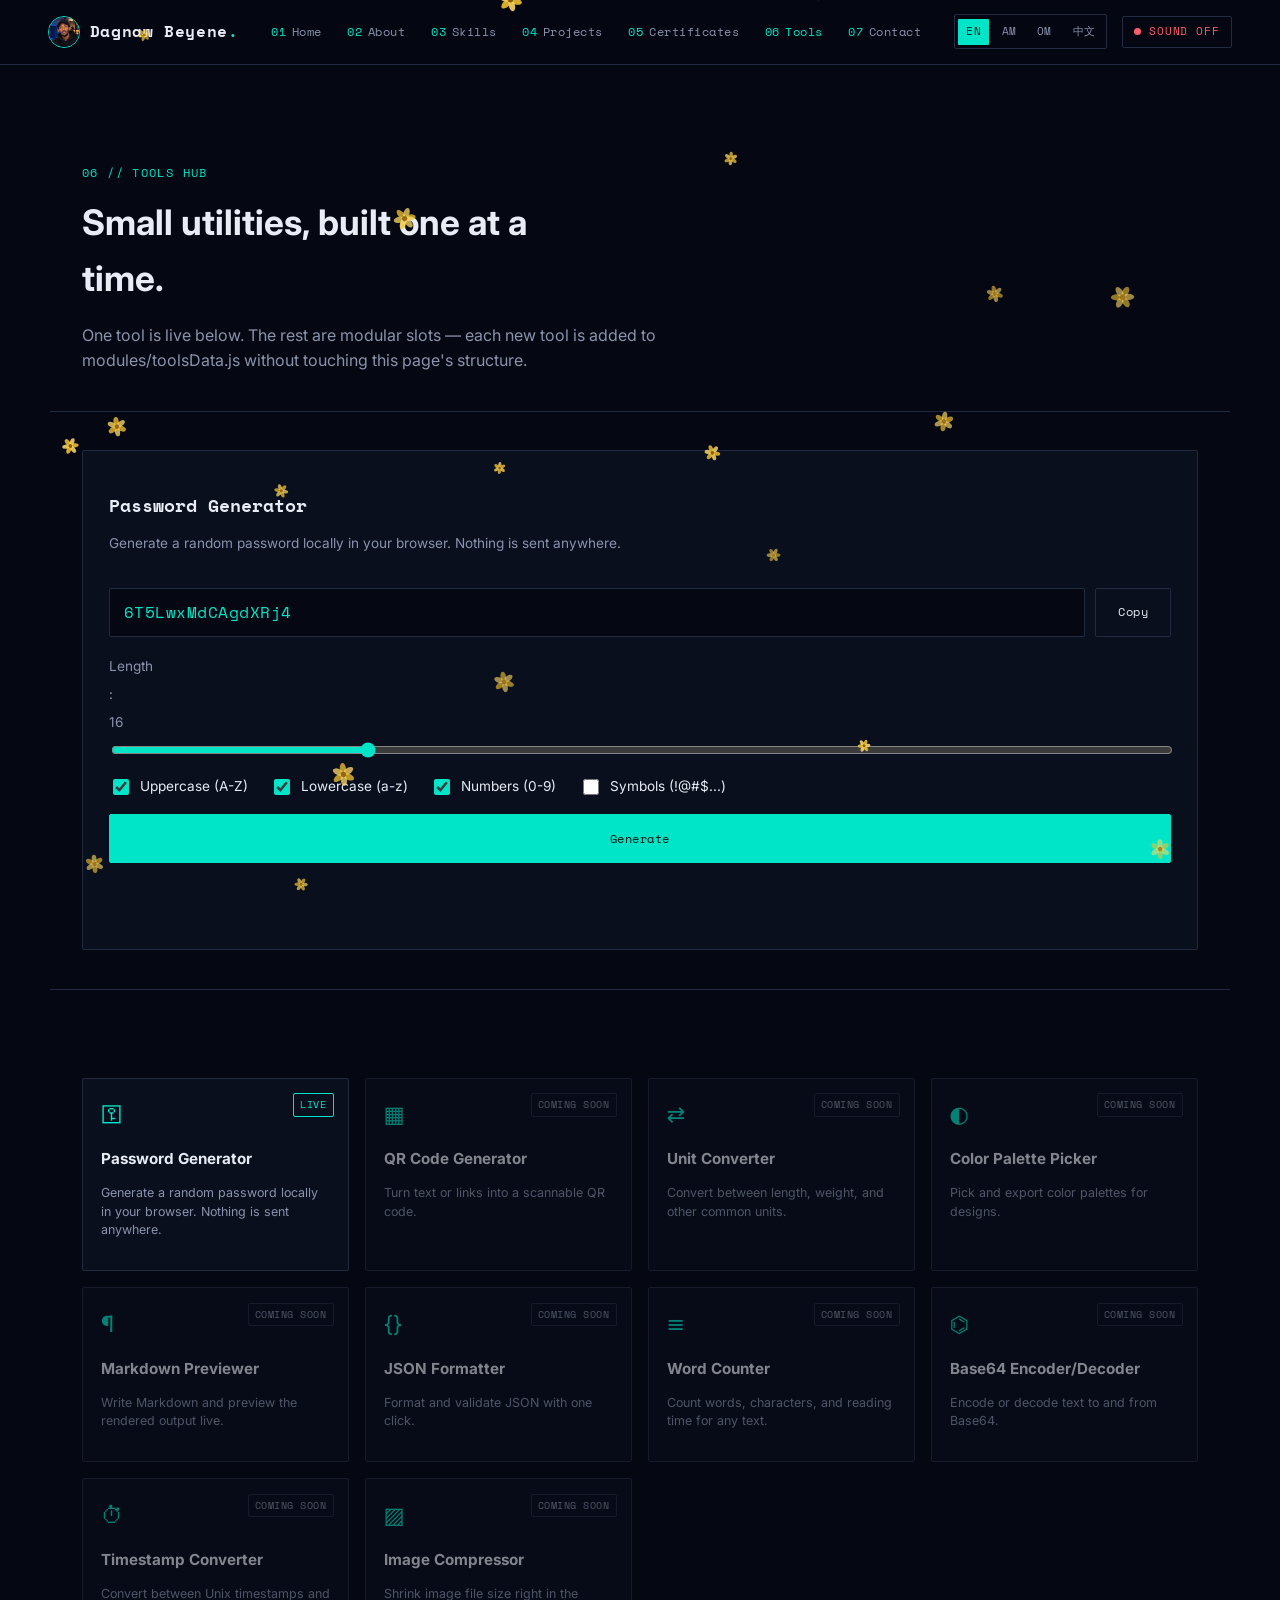
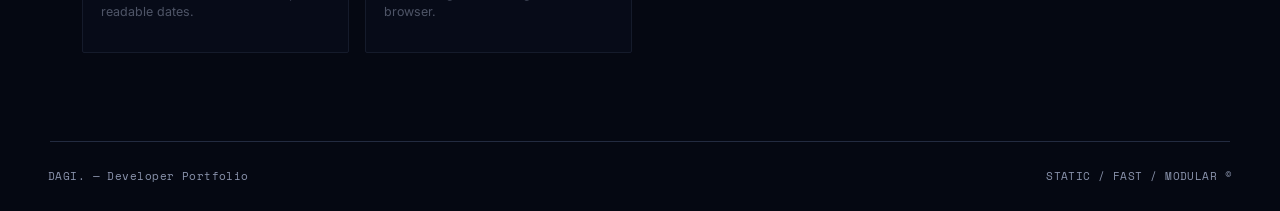
==== commit 9feba45e: "Update brand name and navigation links in tools.html" ====
--- a/tools.html
+++ b/tools.html
@@ -15,17 +15,17 @@
 <header class="site-header" id="site-header">
   <a href="index.html#home" class="brand" data-sound="ui-click">
     <img src="assets/images/profile.jpg" alt="Dagi" class="brand-photo" onerror="this.style.display='none'">
-    <span class="brand-mark">DAGI<span class="dot">.</span></span>
+    <span class="brand-mark">Dagnaw Beyene<span class="dot">.</span></span>
   </a>
 
   <nav class="nav-desktop" aria-label="Primary">
-    <a href="index.html#home" class="nav-link" data-sound="ui-click"><b>01</b><span data-i18n="nav.home">Home</span></a>
-    <a href="index.html#about" class="nav-link" data-sound="ui-click"><b>02</b><span data-i18n="nav.about">About</span></a>
-    <a href="index.html#skills" class="nav-link" data-sound="ui-click"><b>03</b><span data-i18n="nav.skills">Skills</span></a>
-    <a href="index.html#projects" class="nav-link" data-sound="ui-click"><b>04</b><span data-i18n="nav.projects">Projects</span></a>
-    <a href="index.html#certificates" class="nav-link" data-sound="ui-click"><b>05</b><span data-i18n="nav.certificates">Certificates</span></a>
+    <a href="index.html#home" class="nav-link icon-home" data-sound="ui-click"><b>01</b><span data-i18n="nav.home">Home</span></a>
+    <a href="index.html#about" class="nav-link icon-about" data-sound="ui-click"><b>02</b><span data-i18n="nav.about">About</span></a>
+    <a href="index.html#skills" class="nav-link icon-skills" data-sound="ui-click"><b>03</b><span data-i18n="nav.skills">Skills</span></a>
+    <a href="index.html#projects" class="nav-link icon-projects" data-sound="ui-click"><b>04</b><span data-i18n="nav.projects">Projects</span></a>
+    <a href="index.html#certificates" class="nav-link icon-certificates" data-sound="ui-click"><b>05</b><span data-i18n="nav.certificates">Certificates</span></a>
     <a href="tools.html" class="nav-link icon-tools active-page" data-sound="tools"><b>06</b><span data-i18n="nav.tools">Tools</span></a>
-    <a href="index.html#contact" class="nav-link" data-sound="ui-click"><b>07</b><span data-i18n="nav.contact">Contact</span></a>
+    <a href="index.html#contact" class="nav-link icon-contact" data-sound="ui-click"><b>07</b><span data-i18n="nav.contact">Contact</span></a>
   </nav>
 
   <div class="header-actions">
@@ -47,13 +47,13 @@
 
 <div class="mobile-menu" id="mobile-menu" aria-hidden="true">
   <nav aria-label="Mobile">
-    <a href="index.html#home" data-sound="ui-click"><b>01</b><span data-i18n="nav.home">Home</span></a>
-    <a href="index.html#about" data-sound="ui-click"><b>02</b><span data-i18n="nav.about">About</span></a>
-    <a href="index.html#skills" data-sound="ui-click"><b>03</b><span data-i18n="nav.skills">Skills</span></a>
-    <a href="index.html#projects" data-sound="ui-click"><b>04</b><span data-i18n="nav.projects">Projects</span></a>
-    <a href="index.html#certificates" data-sound="ui-click"><b>05</b><span data-i18n="nav.certificates">Certificates</span></a>
+    <a href="index.html#home" class="icon-home" data-sound="ui-click"><b>01</b><span data-i18n="nav.home">Home</span></a>
+    <a href="index.html#about" class="icon-about" data-sound="ui-click"><b>02</b><span data-i18n="nav.about">About</span></a>
+    <a href="index.html#skills" class="icon-skills" data-sound="ui-click"><b>03</b><span data-i18n="nav.skills">Skills</span></a>
+    <a href="index.html#projects" class="icon-projects" data-sound="ui-click"><b>04</b><span data-i18n="nav.projects">Projects</span></a>
+    <a href="index.html#certificates" class="icon-certificates" data-sound="ui-click"><b>05</b><span data-i18n="nav.certificates">Certificates</span></a>
     <a href="tools.html" data-sound="tools"><b>06</b><span data-i18n="nav.tools">Tools</span></a>
-    <a href="index.html#contact" data-sound="ui-click"><b>07</b><span data-i18n="nav.contact">Contact</span></a>
+    <a href="index.html#contact" class="icon-contact" data-sound="ui-click"><b>07</b><span data-i18n="nav.contact">Contact</span></a>
   </nav>
   <div class="lang-switch lang-switch--mobile" id="lang-switch-mobile" role="group" aria-label="Language">
     <button type="button" class="lang-btn" data-lang="en">EN</button>
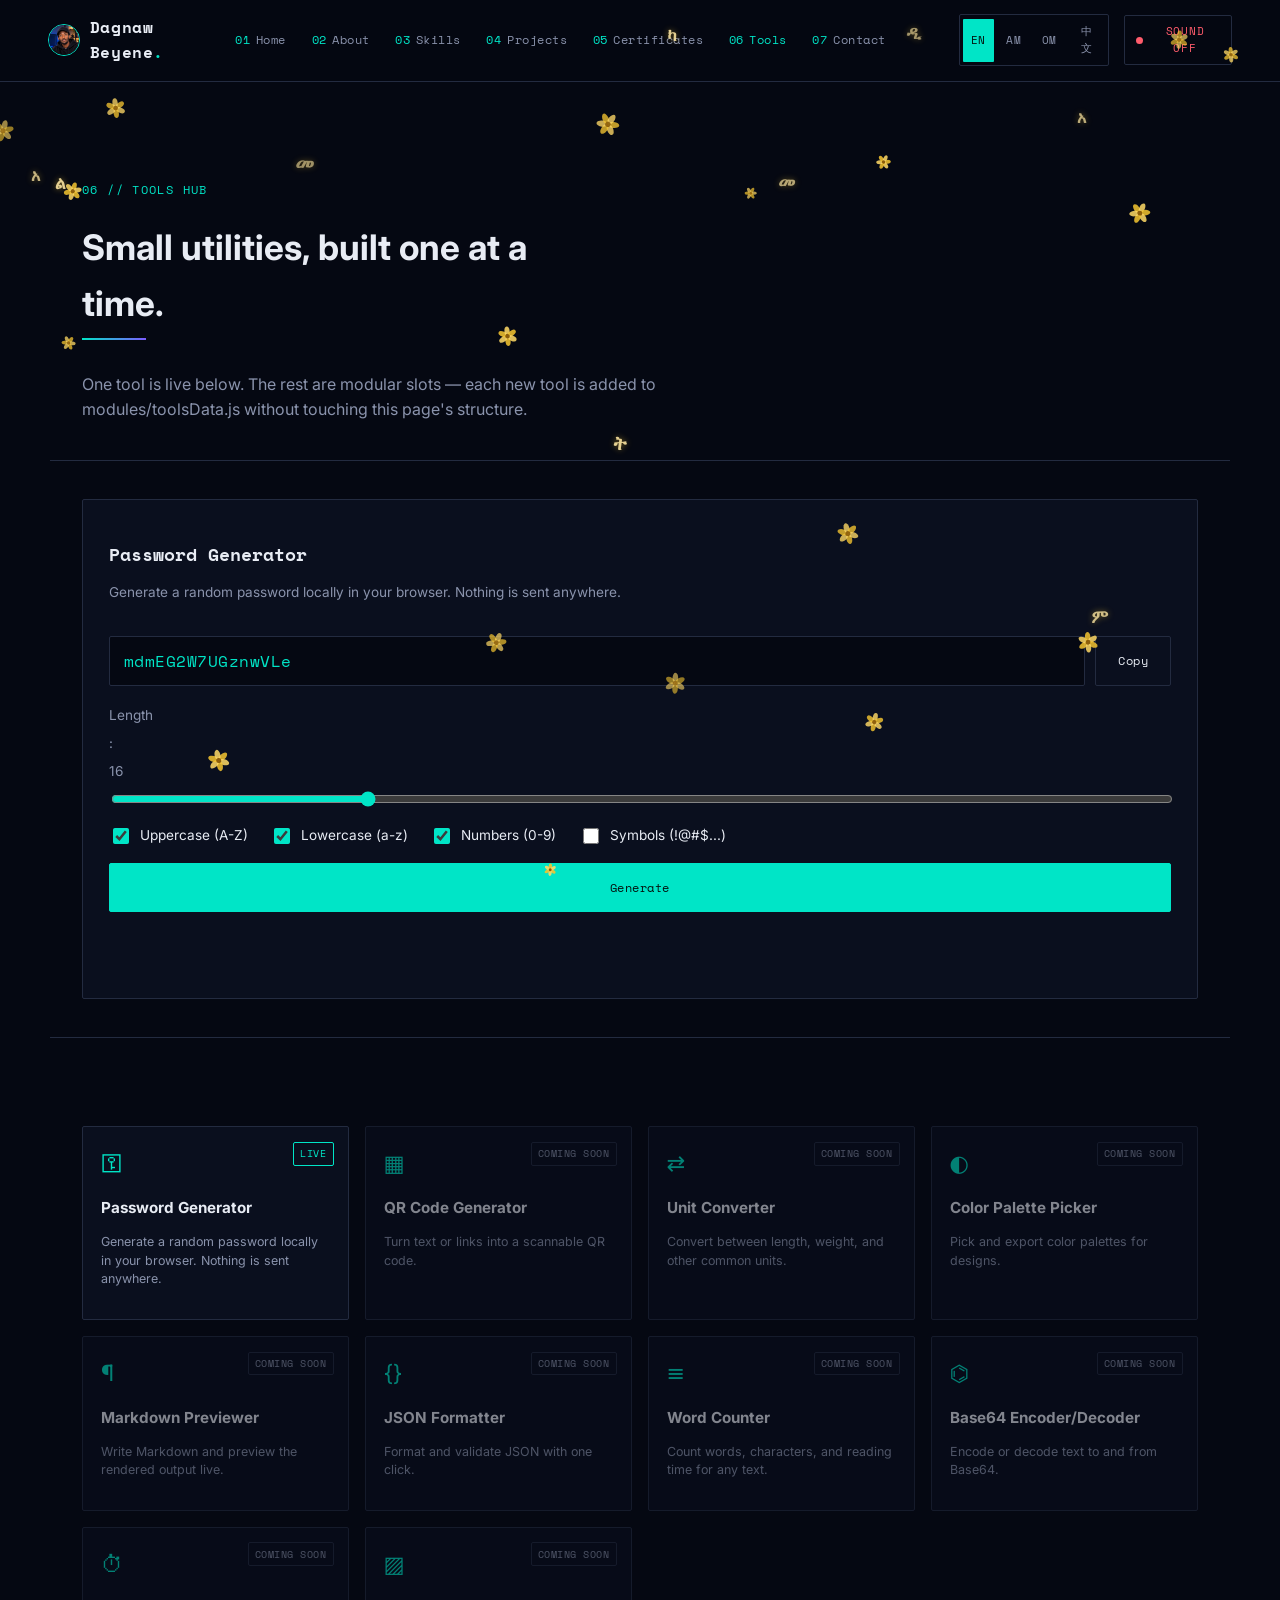
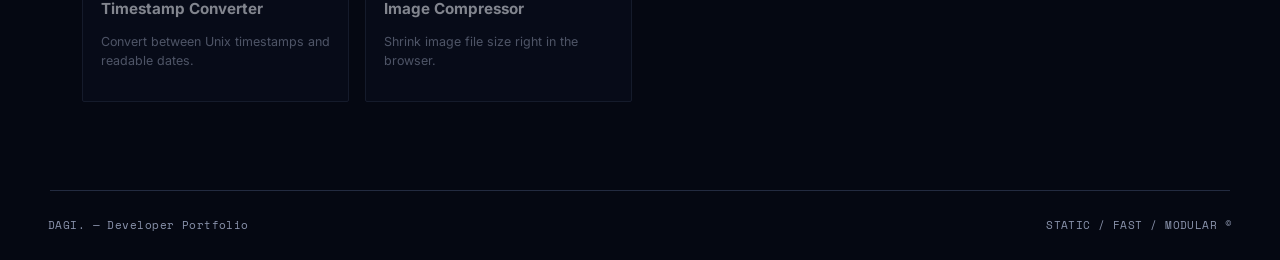
==== commit d2c20117: "Update tools.html" ====
--- a/tools.html
+++ b/tools.html
@@ -1,9 +1,10 @@
 <!DOCTYPE html>
 <html lang="en">
 <head>
+<script>(function(){try{var t=localStorage.getItem('dagi-portfolio-theme');if(t)document.documentElement.setAttribute('data-theme',t);}catch(e){}})();</script>
 <meta charset="UTF-8">
 <meta name="viewport" content="width=device-width, initial-scale=1, viewport-fit=cover">
-<title>DAGI // Tools Hub</title>
+<title>Dagnaw Beyene // Tools Hub</title>
 <meta name="theme-color" content="#050812">
 <link rel="preconnect" href="https://fonts.googleapis.com">
 <link rel="stylesheet" href="https://fonts.googleapis.com/css2?family=Space+Mono:wght@400;700&family=Inter:wght@400;500;600;700&display=swap">
@@ -11,6 +12,7 @@
 <link rel="stylesheet" href="tools.css">
 </head>
 <body>
+<div class="crt-overlay" aria-hidden="true"></div>
 
 <header class="site-header" id="site-header">
   <a href="index.html#home" class="brand" data-sound="ui-click">
@@ -29,6 +31,12 @@
   </nav>
 
   <div class="header-actions">
+    <div class="theme-switch" id="theme-switch" role="group" aria-label="Theme">
+      <button type="button" class="theme-btn" data-theme-option="cyber" style="--swatch:#00E5C7" aria-label="Cyber theme"></button>
+      <button type="button" class="theme-btn" data-theme-option="cultural" style="--swatch:#FCDD09" aria-label="Cultural theme"></button>
+      <button type="button" class="theme-btn" data-theme-option="light" style="--swatch:#0E7C7B" aria-label="Light theme"></button>
+      <button type="button" class="theme-btn" data-theme-option="retro" style="--swatch:#33FF33" aria-label="Retro theme"></button>
+    </div>
     <div class="lang-switch" id="lang-switch" role="group" aria-label="Language">
       <button type="button" class="lang-btn" data-lang="en">EN</button>
       <button type="button" class="lang-btn" data-lang="am">AM</button>
@@ -55,6 +63,12 @@
     <a href="tools.html" data-sound="tools"><b>06</b><span data-i18n="nav.tools">Tools</span></a>
     <a href="index.html#contact" class="icon-contact" data-sound="ui-click"><b>07</b><span data-i18n="nav.contact">Contact</span></a>
   </nav>
+  <div class="theme-switch theme-switch--mobile" id="theme-switch-mobile" role="group" aria-label="Theme">
+    <button type="button" class="theme-btn" data-theme-option="cyber" style="--swatch:#00E5C7" aria-label="Cyber theme"></button>
+    <button type="button" class="theme-btn" data-theme-option="cultural" style="--swatch:#FCDD09" aria-label="Cultural theme"></button>
+    <button type="button" class="theme-btn" data-theme-option="light" style="--swatch:#0E7C7B" aria-label="Light theme"></button>
+    <button type="button" class="theme-btn" data-theme-option="retro" style="--swatch:#33FF33" aria-label="Retro theme"></button>
+  </div>
   <div class="lang-switch lang-switch--mobile" id="lang-switch-mobile" role="group" aria-label="Language">
     <button type="button" class="lang-btn" data-lang="en">EN</button>
     <button type="button" class="lang-btn" data-lang="am">AM</button>
@@ -106,7 +120,7 @@
 </main>
 
 <footer class="site-footer">
-  <span data-i18n="footer.tag1">DAGI. — Developer Portfolio</span>
+  <span data-i18n="footer.tag1">Dagnaw Beyene. — Developer Portfolio</span>
   <span>STATIC / FAST / MODULAR ©</span>
 </footer>
 
--- a/style.css
+++ b/style.css
@@ -115,21 +115,40 @@
 
 .mobile-menu{
   position: fixed; inset:0; z-index: 50;
-  background: rgba(5,8,18,0.98);
+  background: rgba(5,8,18,0.98); backdrop-filter: blur(6px);
   display:flex; flex-direction:column; align-items:center; justify-content:center; gap:1.4rem;
-  opacity:0; visibility:hidden; transform: translateY(-8px);
-  transition: opacity 0.28s ease, transform 0.28s ease, visibility 0.28s;
-}
-.mobile-menu.open{ opacity:1; visibility:visible; transform: translateY(0); }
+  opacity:0; visibility:hidden; transform: scale(0.96);
+  transition: opacity 0.4s cubic-bezier(0.16,1,0.3,1), transform 0.4s cubic-bezier(0.16,1,0.3,1), visibility 0.4s;
+}
+.mobile-menu.open{ opacity:1; visibility:visible; transform: scale(1); }
 .mobile-menu nav{ display:flex; flex-direction:column; align-items:center; gap:1.2rem; }
 .mobile-menu a{
   font-family: var(--font-head); font-size:1.1rem; letter-spacing:0.04em; color: var(--text);
-  opacity:0; transform: translateY(10px);
-  transition: opacity 0.3s ease, transform 0.3s ease;
-}
-.mobile-menu.open a{ opacity:1; transform: translateY(0); }
+  opacity:0; transform: translateY(14px) scale(0.94); filter: blur(3px);
+  transition: opacity 0.4s cubic-bezier(0.16,1,0.3,1), transform 0.4s cubic-bezier(0.16,1,0.3,1), filter 0.4s ease;
+}
+.mobile-menu.open a{ opacity:1; transform: translateY(0) scale(1); filter: blur(0); }
+.mobile-menu.open nav a:nth-child(1){ transition-delay: 0.06s; }
+.mobile-menu.open nav a:nth-child(2){ transition-delay: 0.11s; }
+.mobile-menu.open nav a:nth-child(3){ transition-delay: 0.16s; }
+.mobile-menu.open nav a:nth-child(4){ transition-delay: 0.21s; }
+.mobile-menu.open nav a:nth-child(5){ transition-delay: 0.26s; }
+.mobile-menu.open nav a:nth-child(6){ transition-delay: 0.31s; }
+.mobile-menu.open nav a:nth-child(7){ transition-delay: 0.36s; }
+.mobile-menu.open .lang-switch--mobile{ transition-delay: 0.42s; }
+.mobile-menu.open .menu-footer{ transition-delay: 0.48s; }
+.lang-switch--mobile{
+  opacity:0; transform: translateY(14px) scale(0.94); filter: blur(3px);
+  transition: opacity 0.4s cubic-bezier(0.16,1,0.3,1), transform 0.4s cubic-bezier(0.16,1,0.3,1), filter 0.4s ease;
+}
+.mobile-menu.open .lang-switch--mobile{ opacity:1; transform: translateY(0) scale(1); filter: blur(0); }
 .mobile-menu a b{ color: var(--accent); margin-right:0.5rem; }
-.menu-footer{ font-family: var(--font-head); font-size:0.68rem; color: var(--text-dim); letter-spacing:0.1em; }
+.menu-footer{
+  font-family: var(--font-head); font-size:0.68rem; color: var(--text-dim); letter-spacing:0.1em;
+  opacity:0; transform: translateY(14px);
+  transition: opacity 0.4s cubic-bezier(0.16,1,0.3,1), transform 0.4s cubic-bezier(0.16,1,0.3,1);
+}
+.mobile-menu.open .menu-footer{ opacity:1; transform: translateY(0); }
 
 /* =====================================================
    HERO
@@ -218,6 +237,27 @@
 .section-tight{ padding-top: 2.4rem; padding-bottom: 2.4rem; }
 .section-title{
   font-size: clamp(1.5rem, 3.4vw, 2.2rem); font-weight:700; margin: 0.5rem 0 1rem; max-width: 22ch;
+  position: relative; display:inline-block; padding-bottom: 0.5rem;
+}
+.section-title::after{
+  content:''; position:absolute; left:0; bottom:0; height:2px; width:64px;
+  background: linear-gradient(90deg, var(--accent), var(--accent-2), var(--accent));
+  background-size: 200% 100%;
+  animation: title-underline-glow 3.2s ease-in-out infinite;
+}
+#about .section-title::after{ animation-delay: 0s; }
+#skills .section-title::after{ animation-delay: -0.6s; }
+#projects .section-title::after{ animation-delay: -1.2s; }
+#certificates .section-title::after{ animation-delay: -1.8s; }
+#cv .section-title::after{ animation-delay: -2.4s; }
+#contact .section-title::after{ animation-delay: -3.0s; }
+@keyframes title-underline-glow{
+  0%   { background-position: 0% 50%;   opacity:0.55; }
+  50%  { background-position: 100% 50%; opacity:1; }
+  100% { background-position: 0% 50%;   opacity:0.55; }
+}
+@media (prefers-reduced-motion: reduce){
+  .section-title::after{ animation:none; opacity:0.85; }
 }
 .section-note{ color: var(--text-dim); max-width: 60ch; margin-bottom: 1.8rem; }
 .section-note code{ font-family: var(--font-head); color: var(--accent); }
@@ -229,9 +269,10 @@
 .about-stats div{ font-family: var(--font-head); font-size:0.7rem; color: var(--text-dim); letter-spacing:0.04em; }
 .about-stats span{ display:block; font-size:1.4rem; color: var(--accent); }
 .about-photo{
-  border:1px solid var(--border); background: var(--panel); border-radius: var(--radius); overflow:hidden;
-}
-.about-photo img{ width:100%; aspect-ratio: 4/5; object-fit:cover; }
+  position: relative;
+  border:1px solid var(--border); background: var(--panel); border-radius: var(--radius); overflow:visible;
+}
+.about-photo img{ position:relative; z-index:1; width:100%; aspect-ratio: 4/5; object-fit:cover; border-radius: var(--radius); }
 .about-photo.img-missing img{ display:none; }
 .about-photo.img-missing::before{
   content:'PROFILE PHOTO MISSING — add assets/images/profile.jpg';
@@ -305,7 +346,276 @@
 @media (max-width: 860px){
   .nav-desktop{ display:none; }
   .menu-btn{ display:flex; }
-  .header-actions #lang-switch{ display:none; }
+  .header-actions #lang-switch{ padding:0.12rem; gap:0.15rem; }
+  .header-actions #lang-switch .lang-btn{ padding:0.22rem 0.32rem; font-size:0.58rem; }
+  .header-actions{ gap:0.5rem; }
+  .sound-toggle .sound-label{ display:none; }
+  .sound-toggle{ padding:0.4rem; }
+  .brand-mark{ font-size:0.85rem; }
   .about-grid{ grid-template-columns: 1fr; }
   .about-photo{ max-width: 320px; }
 }
+
+/* =====================================================
+   SPLASH SCREEN
+   ===================================================== */
+.splash-screen{
+  position: fixed; inset:0; z-index: 20000;
+  background:
+    radial-gradient(circle at 50% 45%, rgba(0,229,199,0.10), transparent 45%),
+    radial-gradient(circle at 50% 55%, rgba(124,92,255,0.08), transparent 55%),
+    var(--bg);
+  display:flex; align-items:center; justify-content:center;
+  overflow:hidden;
+  transition: opacity 0.5s cubic-bezier(0.4,0,0.2,1), visibility 0.5s;
+}
+.splash-screen.hidden{ opacity:0; visibility:hidden; pointer-events:none; }
+.splash-screen.splash-exit{
+  animation: splash-exit-zoom 0.6s cubic-bezier(0.55,0,1,0.45) forwards;
+  pointer-events:none;
+}
+@keyframes splash-exit-zoom{
+  0%{ opacity:1; transform: scale(1); filter: blur(0); }
+  100%{ opacity:0; transform: scale(1.15); filter: blur(6px); }
+}
+.splash-hud{ position:absolute; inset:0; }
+.splash-grid{
+  position:absolute; inset:0;
+  background-image:
+    linear-gradient(rgba(0,229,199,0.06) 1px, transparent 1px),
+    linear-gradient(90deg, rgba(0,229,199,0.06) 1px, transparent 1px);
+  background-size: 42px 42px;
+  mask-image: radial-gradient(circle at center, black 0%, transparent 70%);
+}
+.splash-scan{
+  position:absolute; left:0; right:0; height:2px;
+  background: linear-gradient(90deg, transparent, var(--accent), transparent);
+  animation: splash-scan-move 2.4s ease-in-out infinite;
+}
+@keyframes splash-scan-move{
+  0%{ top:10%; opacity:0; } 10%{ opacity:1; } 90%{ opacity:1; } 100%{ top:90%; opacity:0; }
+}
+.splash-corner{
+  position:absolute; width:26px; height:26px; border: 1px solid var(--accent); opacity:0.5;
+}
+.splash-corner--tl{ top:6%; left:6%; border-right:none; border-bottom:none; }
+.splash-corner--tr{ top:6%; right:6%; border-left:none; border-bottom:none; }
+.splash-corner--bl{ bottom:6%; left:6%; border-right:none; border-top:none; }
+.splash-corner--br{ bottom:6%; right:6%; border-left:none; border-top:none; }
+
+.splash-content{ position:relative; z-index:1; text-align:center; padding: 0 1.5rem; }
+.splash-brand{
+  font-family: var(--font-head); font-weight:700; font-size: clamp(1.6rem, 5vw, 2.2rem);
+  letter-spacing:0.05em; color: var(--text-dim);
+  animation: splash-brand-in 0.6s cubic-bezier(0.16,1,0.3,1) both;
+}
+.splash-brand .dot{ color: var(--accent); }
+.splash-title{
+  font-family: var(--font-head); font-weight:700; font-size: clamp(2.4rem, 9vw, 4rem);
+  margin: 0.3rem 0 0.4rem;
+  animation: splash-title-in 0.75s cubic-bezier(0.16,1,0.3,1) 0.15s both;
+}
+.splash-subtitle{
+  font-size: clamp(0.95rem, 2.6vw, 1.15rem); color: var(--text-dim); margin: 0 0 1.6rem;
+  animation: splash-subtitle-in 0.75s cubic-bezier(0.16,1,0.3,1) 0.4s both;
+}
+.splash-tag{
+  font-family: var(--font-head); font-size:0.68rem; letter-spacing:0.18em; color: var(--text-dim);
+  margin: 0 0 2.2rem; opacity:0.75;
+  animation: splash-fade-in 0.6s ease 0.6s both;
+}
+@keyframes splash-brand-in{
+  from{ opacity:0; transform: translateY(10px); filter: blur(4px); }
+  to{ opacity:1; transform: translateY(0); filter: blur(0); }
+}
+@keyframes splash-title-in{
+  from{ opacity:0; transform: translateX(-70px); filter: blur(10px); }
+  to{ opacity:1; transform: translateX(0); filter: blur(0); }
+}
+@keyframes splash-subtitle-in{
+  from{ opacity:0; transform: translateX(70px); filter: blur(8px); }
+  to{ opacity:1; transform: translateX(0); filter: blur(0); }
+}
+@keyframes splash-fade-in{
+  from{ opacity:0; transform: translateY(8px); }
+  to{ opacity:1; transform: translateY(0); }
+}
+
+/* Drag-to-enter slider */
+.splash-slider{ animation: splash-fade-in 0.6s ease 0.8s both; display:flex; justify-content:center; }
+.splash-slider__track{
+  position:relative; width: min(280px, 78vw); height:52px;
+  border:1px solid var(--border); border-radius: 999px; background: var(--panel);
+  display:flex; align-items:center; overflow:hidden;
+}
+.splash-slider__fill{
+  position:absolute; inset:0; width:0; border-radius:999px;
+  background: linear-gradient(90deg, rgba(0,229,199,0.25), rgba(124,92,255,0.25));
+  transition: width 0.15s ease;
+}
+.splash-slider__hint{
+  position:relative; z-index:1; margin:0 auto; font-family: var(--font-head);
+  font-size:0.72rem; letter-spacing:0.08em; color: var(--text-dim); pointer-events:none;
+  animation: splash-hint-pulse 1.8s ease-in-out infinite;
+}
+@keyframes splash-hint-pulse{ 0%,100%{ opacity:0.55; } 50%{ opacity:1; } }
+.splash-slider__handle{
+  position:absolute; top:3px; left:3px; width:46px; height:46px; border-radius:50%;
+  background: var(--accent); color:#04140F; border:none; display:flex; align-items:center; justify-content:center;
+  cursor: grab; touch-action:none; z-index:2;
+  box-shadow: 0 0 0 0 rgba(0,229,199,0.5);
+  transition: box-shadow 0.3s ease;
+}
+.splash-slider__handle:hover{ box-shadow: 0 0 0 8px rgba(0,229,199,0.18); }
+.splash-slider__handle:active{ cursor: grabbing; }
+.splash-slider__arrow{ font-size:1.3rem; line-height:1; transform: translateX(1px); }
+.splash-slider__track.dragging .splash-slider__hint{ opacity:0; }
+
+/* =====================================================
+   ORBIT SCENE — reusable "glass-neon" orbiting tech icons
+   (splash center + about photo). Each .orbit-item defines
+   its own --radius and animation-duration/delay inline.
+   ===================================================== */
+.orbit-scene{ position:absolute; inset:0; perspective: 900px; pointer-events:none; }
+.orbit-scene--photo{ z-index:0; }
+
+/* visible ring "tracks" the icons appear to travel along */
+.orbit-track{
+  position:absolute; top:50%; left:50%; border-radius:50%;
+  border:1px solid rgba(0,229,199,0.22);
+  box-shadow: 0 0 24px rgba(0,229,199,0.08), inset 0 0 24px rgba(0,229,199,0.05);
+  transform: translate(-50%,-50%);
+}
+.orbit-track--outer{ border-color: rgba(124,92,255,0.2); box-shadow: 0 0 24px rgba(124,92,255,0.08), inset 0 0 24px rgba(124,92,255,0.05); }
+
+.orbit-item{
+  position:absolute; top:50%; left:50%; width:52px; height:52px; margin:-26px;
+  animation-name: orbit-move; animation-timing-function: linear; animation-iteration-count: infinite;
+}
+@keyframes orbit-move{
+  from{ transform: rotate(0deg) translateX(var(--radius)) rotate(0deg); }
+  to{   transform: rotate(360deg) translateX(var(--radius)) rotate(-360deg); }
+}
+.orbit-item .chip{
+  display:flex; align-items:center; justify-content:center; width:100%; height:100%;
+  border-radius: 14px;
+  border:1px solid rgba(0,229,199,0.55);
+  background: linear-gradient(145deg, rgba(0,229,199,0.14), rgba(10,15,30,0.92));
+  box-shadow: 0 0 18px rgba(0,229,199,0.35), 0 4px 14px rgba(0,0,0,0.4), inset 0 0 10px rgba(0,229,199,0.12);
+  color: var(--accent);
+  animation: orbit-tilt 5s ease-in-out infinite;
+}
+.orbit-item .chip svg{ width:60%; height:60%; filter: drop-shadow(0 0 4px currentColor); }
+@keyframes orbit-tilt{
+  0%,100%{ transform: perspective(300px) rotateY(0deg); }
+  50%{ transform: perspective(300px) rotateY(18deg); }
+}
+.orbit-item:nth-child(4n+2) .chip{
+  color: var(--accent-2); border-color: rgba(124,92,255,0.55);
+  background: linear-gradient(145deg, rgba(124,92,255,0.16), rgba(10,15,30,0.92));
+  box-shadow: 0 0 18px rgba(124,92,255,0.35), 0 4px 14px rgba(0,0,0,0.4), inset 0 0 10px rgba(124,92,255,0.12);
+}
+.orbit-item:nth-child(4n+3) .chip{
+  color: #FFD966; border-color: rgba(255,217,102,0.5);
+  background: linear-gradient(145deg, rgba(255,217,102,0.14), rgba(10,15,30,0.92));
+  box-shadow: 0 0 18px rgba(255,217,102,0.3), 0 4px 14px rgba(0,0,0,0.4), inset 0 0 10px rgba(255,217,102,0.1);
+}
+
+@media (max-width: 640px){
+  .orbit-item{ width:38px; height:38px; margin:-19px; }
+}
+
+@media (prefers-reduced-motion: reduce){
+  .splash-scan, .orbit-item, .orbit-item .chip, .splash-slider__hint{ animation:none; }
+  .splash-brand, .splash-title, .splash-subtitle, .splash-tag, .splash-slider{
+    animation:none; opacity:1; transform:none; filter:none;
+  }
+}
+
+/* =====================================================
+   ICON PERSONALITIES — each nav/action icon gets a distinct
+   motion on hover/focus, and a one-shot "play" animation on tap
+   (triggered by modules/navigation.js adding/removing .play)
+   ===================================================== */
+
+/* Home — energy pulse */
+@keyframes icon-home-pulse{
+  0%,100%{ transform: scale(1); text-shadow: none; }
+  50%{ transform: scale(1.08); text-shadow: 0 0 10px var(--accent); }
+}
+.icon-home:hover, .icon-home:focus-visible, .icon-home.play{ animation: icon-home-pulse 0.55s ease; color: var(--accent); }
+
+/* About — gentle focus-in */
+@keyframes icon-about-focus{
+  0%{ filter: blur(2px); opacity:0.6; } 100%{ filter: blur(0); opacity:1; }
+}
+.icon-about:hover, .icon-about:focus-visible, .icon-about.play{ animation: icon-about-focus 0.4s ease; color: var(--accent); }
+
+/* Skills — mechanical tick */
+@keyframes icon-skills-tick{
+  0%,100%{ transform: rotate(0deg); } 25%{ transform: rotate(-4deg); } 75%{ transform: rotate(4deg); }
+}
+.icon-skills:hover, .icon-skills:focus-visible, .icon-skills.play{ animation: icon-skills-tick 0.4s ease; color: var(--accent); }
+
+/* Projects — data/system shift */
+@keyframes icon-projects-shift{
+  0%,100%{ transform: translateX(0); }
+  25%{ transform: translateX(-2px); }
+  50%{ transform: translateX(2px); }
+  75%{ transform: translateX(-1px); }
+}
+.icon-projects:hover, .icon-projects:focus-visible, .icon-projects.play{ animation: icon-projects-shift 0.4s ease; color: var(--accent); }
+
+/* Certificates — holographic shimmer */
+@keyframes icon-cert-shimmer{
+  0%{ background-position: -60px 0; } 100%{ background-position: 60px 0; }
+}
+.icon-certificates:hover, .icon-certificates:focus-visible, .icon-certificates.play{
+  background-image: linear-gradient(100deg, var(--text) 30%, var(--accent-2) 45%, var(--accent) 55%, var(--text) 70%);
+  background-size: 200px 100%;
+  -webkit-background-clip: text; background-clip: text; color: transparent;
+  animation: icon-cert-shimmer 0.7s linear;
+}
+
+/* Tools — mechanical wobble (gear-like) */
+@keyframes icon-tools-wobble{
+  0%,100%{ transform: rotate(0deg); }
+  30%{ transform: rotate(14deg); }
+  60%{ transform: rotate(-8deg); }
+  80%{ transform: rotate(4deg); }
+}
+.icon-tools:hover, .icon-tools:focus-visible, .icon-tools.play{ color: var(--accent); }
+.icon-tools:hover b, .icon-tools:focus-visible b, .icon-tools.play b{ display:inline-block; animation: icon-tools-wobble 0.5s ease; }
+
+/* CV — document scan sweep */
+.icon-cv{ position:relative; overflow:hidden; }
+@keyframes icon-cv-scan{ 0%{ left:-40%; } 100%{ left:140%; } }
+.icon-cv::after{
+  content:''; position:absolute; top:0; bottom:0; left:-40%; width:35%;
+  background: linear-gradient(90deg, transparent, rgba(255,255,255,0.35), transparent);
+  pointer-events:none; display:none;
+}
+.icon-cv:hover::after, .icon-cv:focus-visible::after, .icon-cv.play::after{
+  display:block; animation: icon-cv-scan 0.7s ease;
+}
+
+/* Contact — signal ping */
+.icon-contact{ position:relative; }
+@keyframes icon-contact-ping{
+  0%{ box-shadow: 0 0 0 0 rgba(0,229,199,0.5); }
+  100%{ box-shadow: 0 0 0 14px rgba(0,229,199,0); }
+}
+.icon-contact:hover, .icon-contact:focus-visible, .icon-contact.play{
+  animation: icon-contact-ping 0.7s ease-out;
+}
+
+/* Menu button — elastic expand (in addition to the X-morph already in place) */
+@keyframes icon-menu-pop{
+  0%{ transform: scale(1); } 40%{ transform: scale(1.18); } 100%{ transform: scale(1); }
+}
+.icon-menu:hover, .icon-menu:focus-visible, .icon-menu.play{ animation: icon-menu-pop 0.4s cubic-bezier(0.34,1.56,0.64,1); }
+
+@media (prefers-reduced-motion: reduce){
+  .icon-home, .icon-about, .icon-skills, .icon-projects, .icon-certificates,
+  .icon-tools b, .icon-cv::after, .icon-contact, .icon-menu{ animation: none !important; }
+}
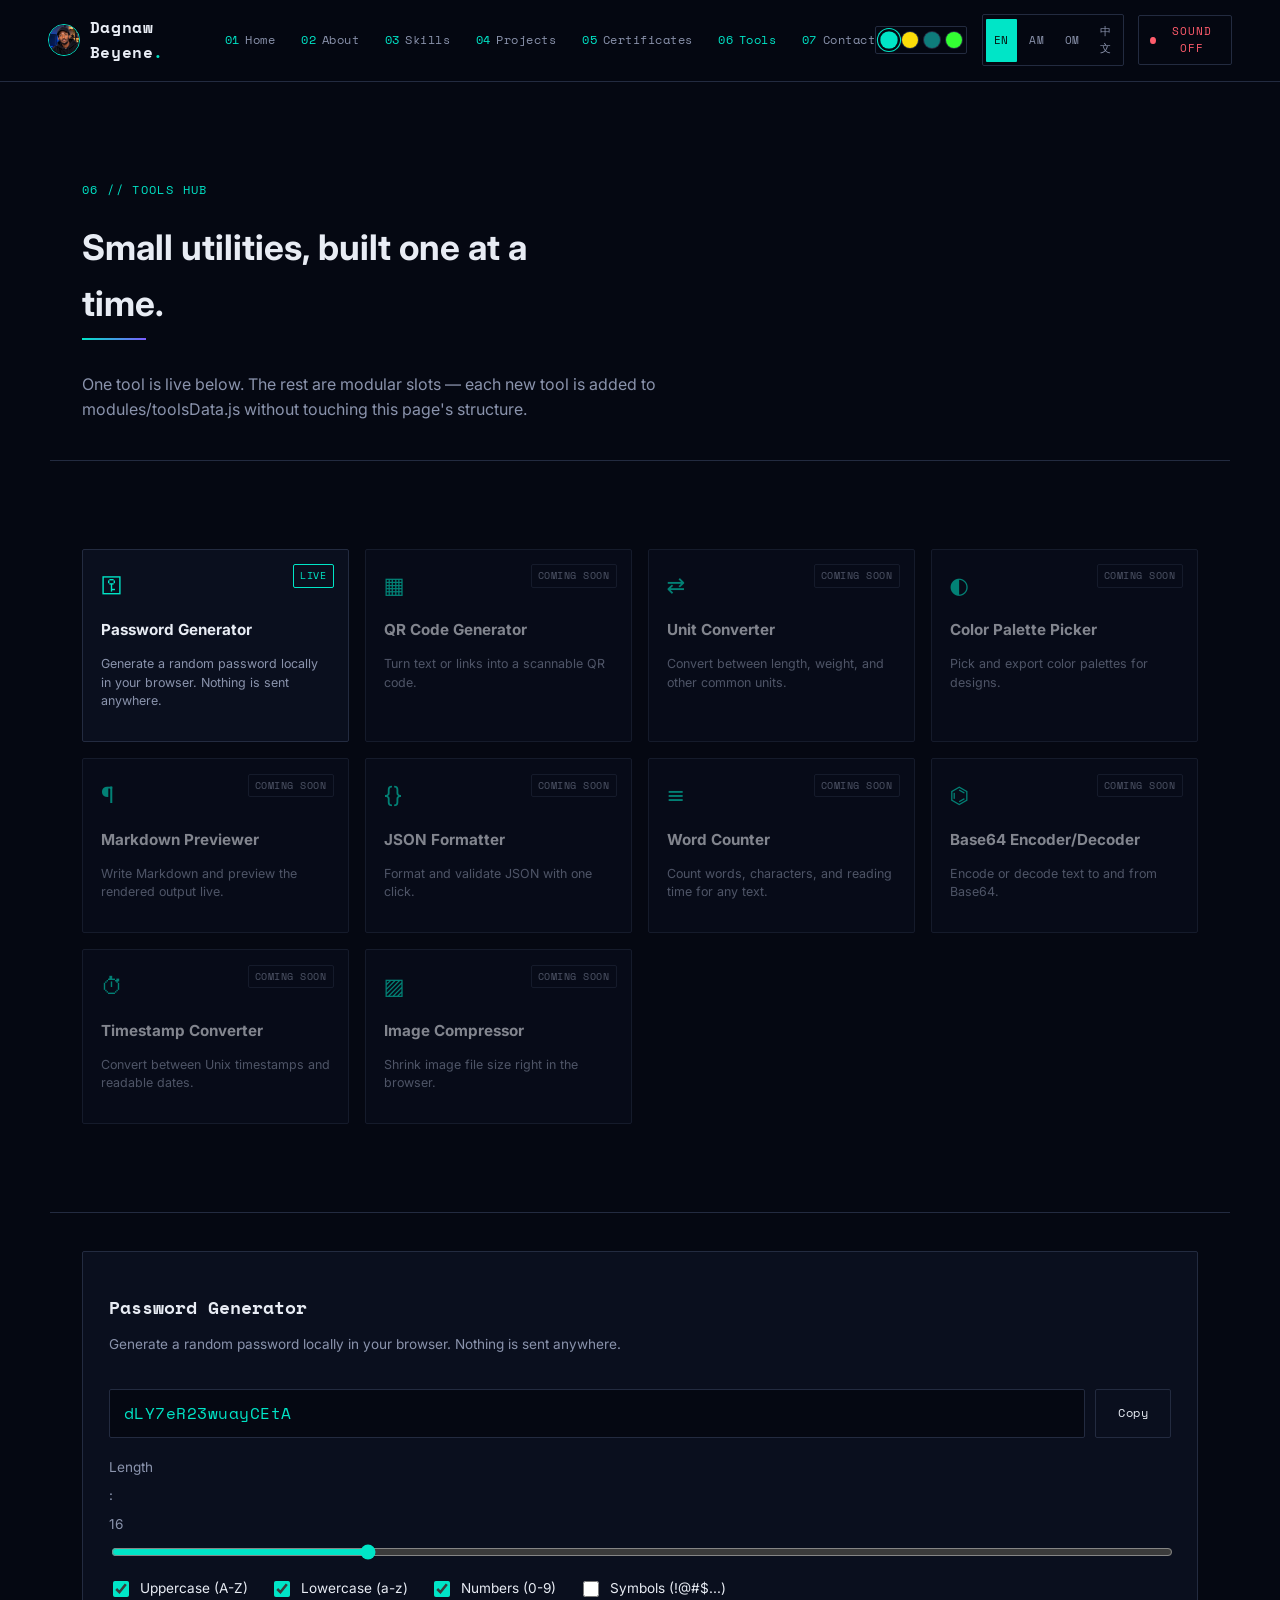
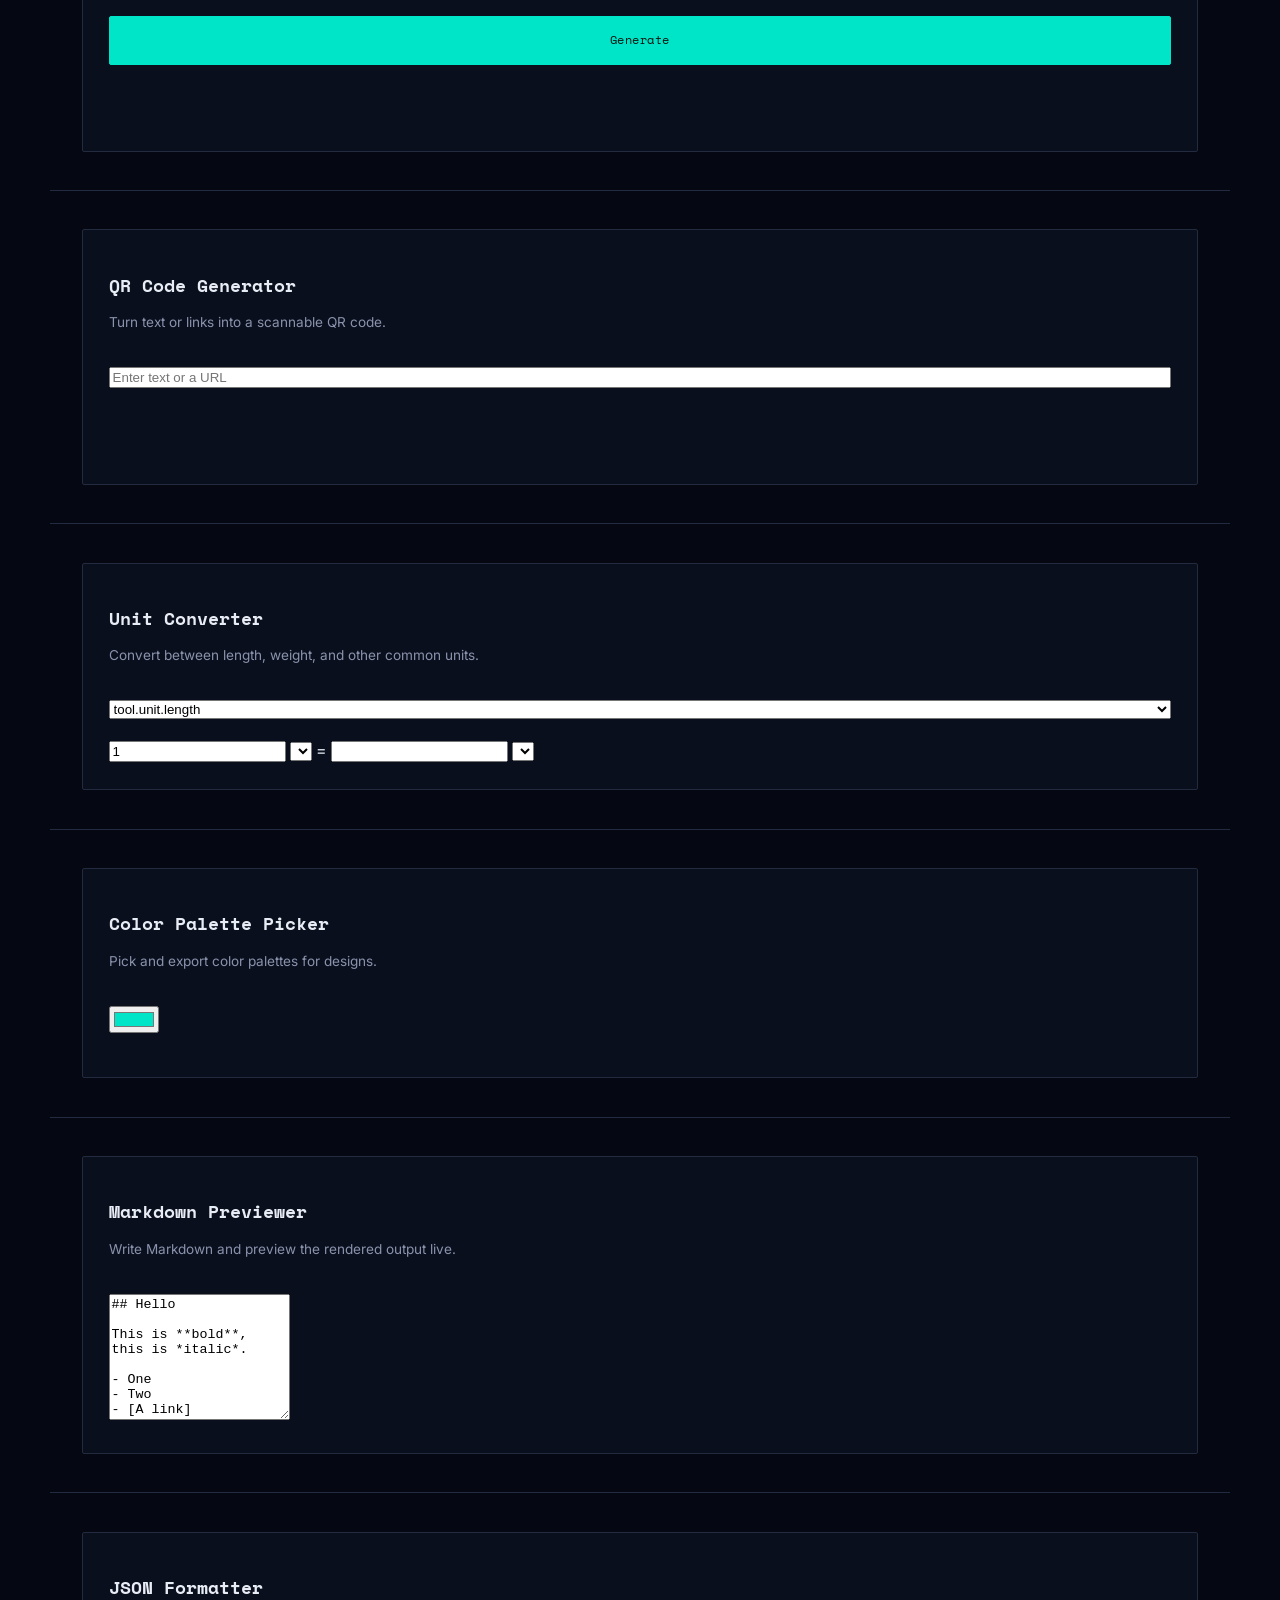
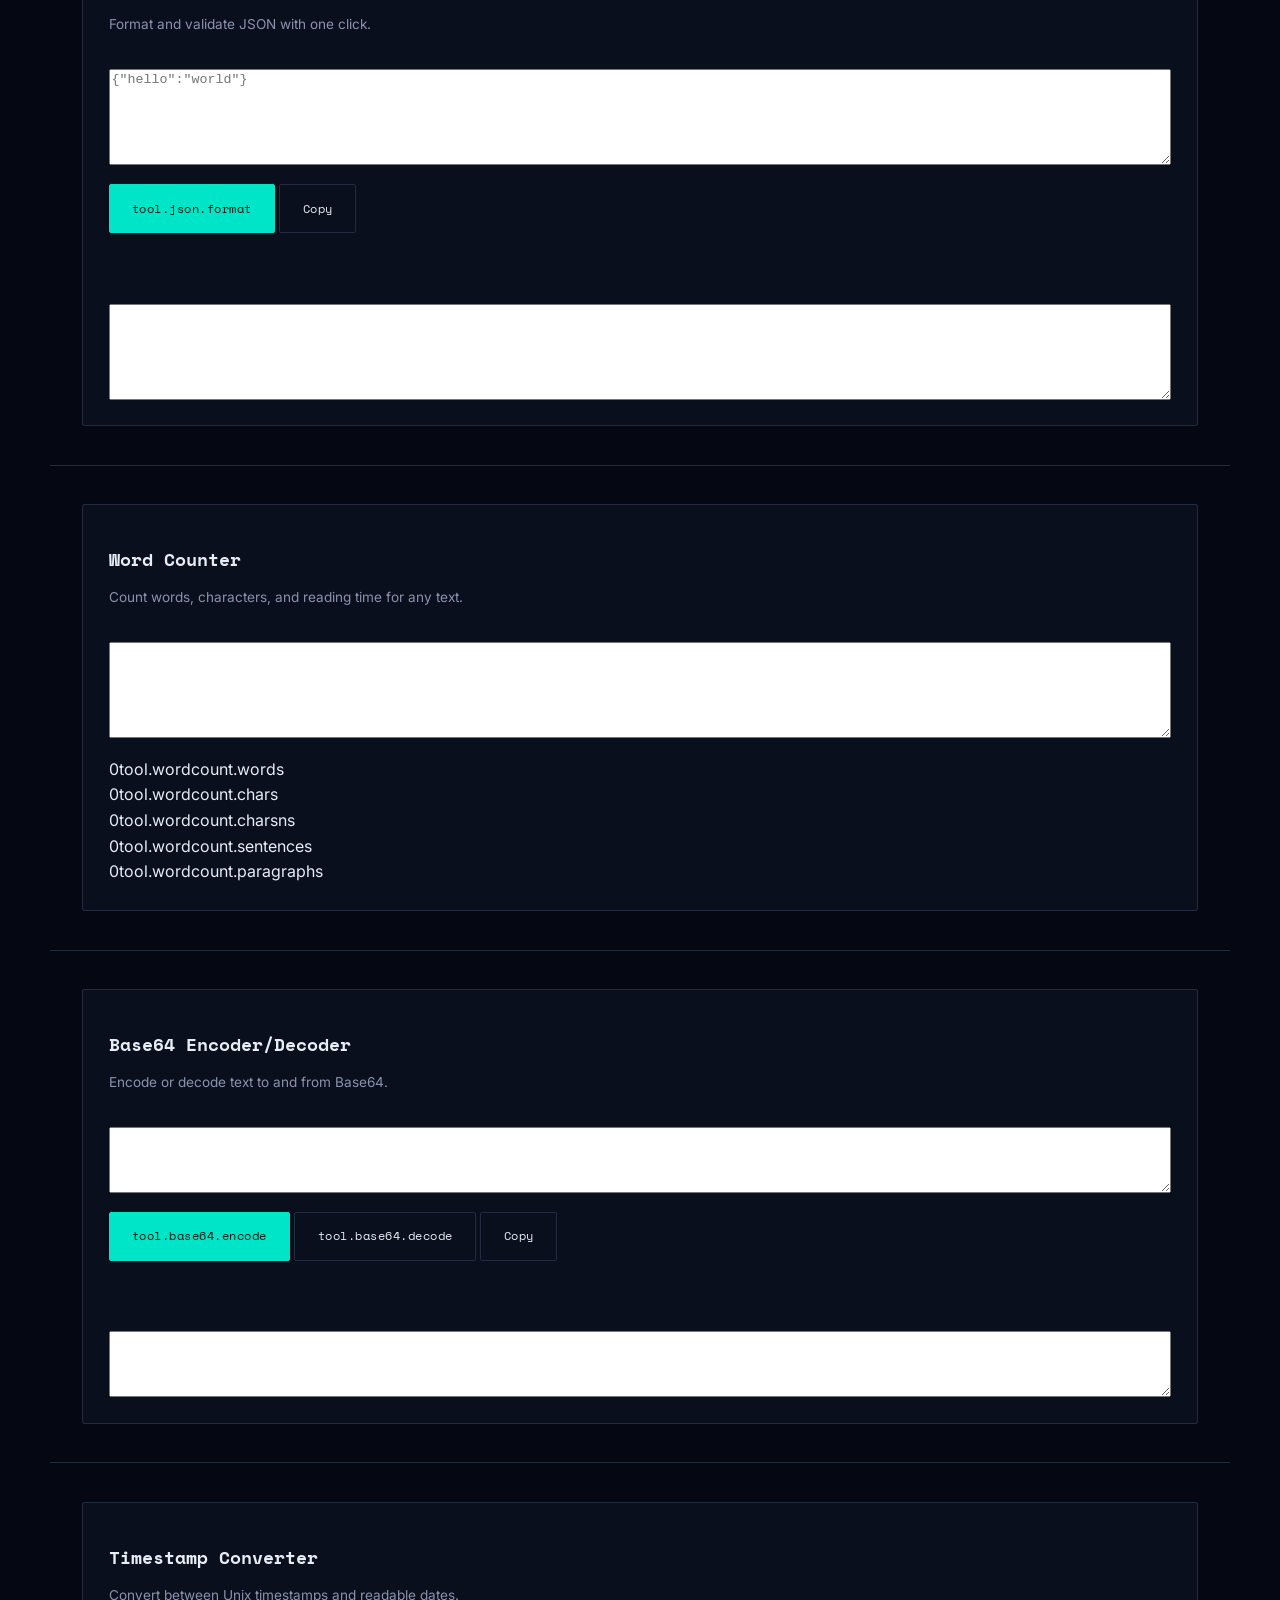
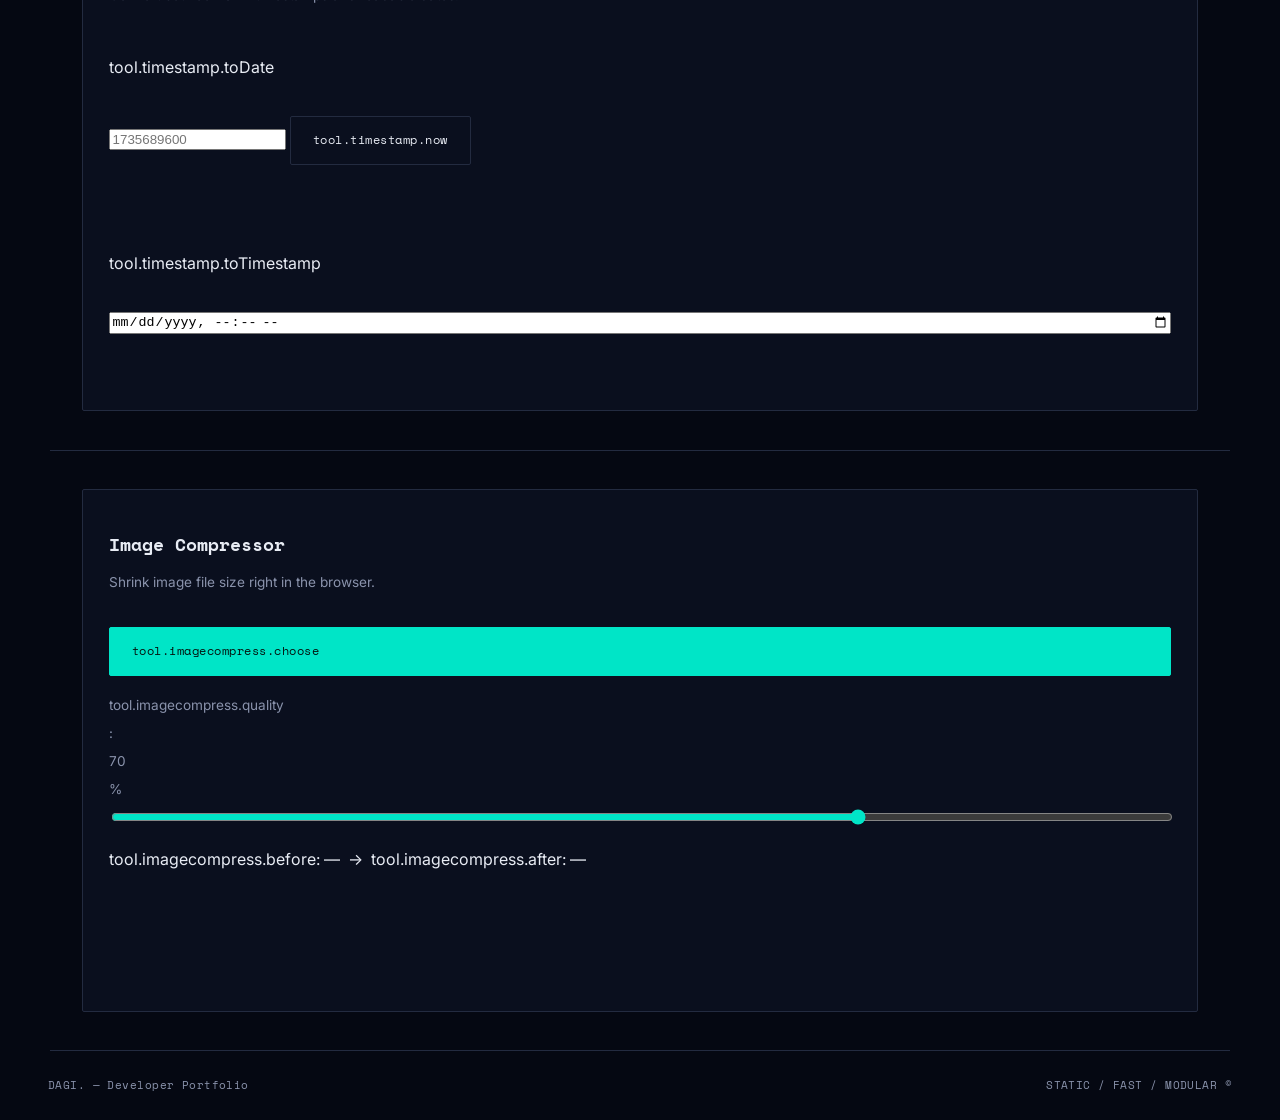
==== commit b0a3f757: "Update tools.html" ====
--- a/tools.html
+++ b/tools.html
@@ -85,6 +85,10 @@
     <p class="section-note" data-i18n="tools.note">One tool is live below. The rest are modular slots — each new tool is added to modules/toolsData.js without touching this page's structure.</p>
   </section>
 
+  <section class="section">
+    <div class="tools-grid" id="tools-grid"><!-- rendered by tools.js from modules/toolsData.js --></div>
+  </section>
+
   <section class="section section-tight">
     <div class="tool-panel" id="password-tool">
       <div class="tool-panel-head">
@@ -114,13 +118,176 @@
     </div>
   </section>
 
-  <section class="section">
-    <div class="tools-grid" id="tools-grid"><!-- rendered by tools.js from modules/toolsData.js --></div>
+  <!-- ============ QR CODE GENERATOR ============ -->
+  <section class="section section-tight">
+    <div class="tool-panel" id="qr-tool">
+      <div class="tool-panel-head">
+        <h2 data-i18n="tool.qr.title">QR Code Generator</h2>
+        <p data-i18n="tool.qr.desc">Turn any text or link into a scannable QR code.</p>
+      </div>
+      <input type="text" id="qr-input" class="tool-text-input" data-i18n-placeholder="tool.qr.placeholder" placeholder="Enter text or a URL">
+      <div class="qr-output-row">
+        <img id="qr-image" class="qr-image" alt="Generated QR code" style="visibility:hidden">
+        <a id="qr-download" class="btn btn-ghost" download="qr-code.png" style="visibility:hidden" data-sound="ui-click" data-i18n="tool.qr.download">Download QR</a>
+      </div>
+    </div>
+  </section>
+
+  <!-- ============ UNIT CONVERTER ============ -->
+  <section class="section section-tight">
+    <div class="tool-panel" id="unit-tool">
+      <div class="tool-panel-head">
+        <h2 data-i18n="tool.unit.title">Unit Converter</h2>
+        <p data-i18n="tool.unit.desc">Convert length, weight, and temperature instantly.</p>
+      </div>
+      <select id="unit-category" class="tool-select">
+        <option value="length" data-i18n="tool.unit.length">Length</option>
+        <option value="weight" data-i18n="tool.unit.weight">Weight</option>
+        <option value="temperature" data-i18n="tool.unit.temperature">Temperature</option>
+      </select>
+      <div class="unit-row">
+        <input type="number" id="unit-from-value" class="tool-text-input" value="1">
+        <select id="unit-from" class="tool-select"></select>
+        <span class="unit-equals">=</span>
+        <input type="text" id="unit-to-value" class="tool-text-input" readonly>
+        <select id="unit-to" class="tool-select"></select>
+      </div>
+    </div>
+  </section>
+
+  <!-- ============ COLOR PALETTE PICKER ============ -->
+  <section class="section section-tight">
+    <div class="tool-panel" id="palette-tool">
+      <div class="tool-panel-head">
+        <h2 data-i18n="tool.palette.title">Color Palette Picker</h2>
+        <p data-i18n="tool.palette.desc">Pick a color and get a tasteful 5-shade palette. Click a swatch to copy its hex code.</p>
+      </div>
+      <input type="color" id="palette-picker" class="palette-picker-input" value="#00E5C7">
+      <div class="palette-grid" id="palette-grid"></div>
+    </div>
+  </section>
+
+  <!-- ============ MARKDOWN PREVIEW ============ -->
+  <section class="section section-tight">
+    <div class="tool-panel" id="markdown-tool">
+      <div class="tool-panel-head">
+        <h2 data-i18n="tool.markdown.title">Markdown Preview</h2>
+        <p data-i18n="tool.markdown.desc">Write Markdown, see it rendered live — headings, bold, italics, links, and lists.</p>
+      </div>
+      <div class="md-grid">
+        <textarea id="md-input" class="tool-textarea" rows="8" placeholder="Markdown">## Hello
+
+This is **bold**, this is *italic*.
+
+- One
+- Two
+- [A link](https://example.com)</textarea>
+        <div id="md-preview" class="md-preview"></div>
+      </div>
+    </div>
+  </section>
+
+  <!-- ============ JSON FORMATTER ============ -->
+  <section class="section section-tight">
+    <div class="tool-panel" id="json-tool">
+      <div class="tool-panel-head">
+        <h2 data-i18n="tool.json.title">JSON Formatter</h2>
+        <p data-i18n="tool.json.desc">Pretty-print and validate JSON, right in the browser.</p>
+      </div>
+      <textarea id="json-input" class="tool-textarea" rows="6" placeholder='{"hello":"world"}'></textarea>
+      <div class="tool-btn-row">
+        <button type="button" id="json-format" class="btn btn-primary" data-sound="ui-click" data-i18n="tool.json.format">Format</button>
+        <button type="button" id="json-copy" class="btn btn-ghost" data-sound="ui-click"><span data-i18n="tool.copy">Copy</span></button>
+      </div>
+      <p class="tool-status" id="json-status" data-invalid-label="Invalid JSON:" role="status" aria-live="polite"></p>
+      <textarea id="json-output" class="tool-textarea" rows="6" readonly></textarea>
+    </div>
+  </section>
+
+  <!-- ============ WORD COUNTER ============ -->
+  <section class="section section-tight">
+    <div class="tool-panel" id="wordcount-tool">
+      <div class="tool-panel-head">
+        <h2 data-i18n="tool.wordcount.title">Word Counter</h2>
+        <p data-i18n="tool.wordcount.desc">Live word, character, sentence, and paragraph counts.</p>
+      </div>
+      <textarea id="wc-input" class="tool-textarea" rows="6"></textarea>
+      <div class="wc-stats">
+        <div><span id="wc-words">0</span><span data-i18n="tool.wordcount.words">Words</span></div>
+        <div><span id="wc-chars">0</span><span data-i18n="tool.wordcount.chars">Characters</span></div>
+        <div><span id="wc-charsns">0</span><span data-i18n="tool.wordcount.charsns">Characters (no spaces)</span></div>
+        <div><span id="wc-sentences">0</span><span data-i18n="tool.wordcount.sentences">Sentences</span></div>
+        <div><span id="wc-paragraphs">0</span><span data-i18n="tool.wordcount.paragraphs">Paragraphs</span></div>
+      </div>
+    </div>
+  </section>
+
+  <!-- ============ BASE64 ENCODER/DECODER ============ -->
+  <section class="section section-tight">
+    <div class="tool-panel" id="base64-tool">
+      <div class="tool-panel-head">
+        <h2 data-i18n="tool.base64.title">Base64 Encoder / Decoder</h2>
+        <p data-i18n="tool.base64.desc">Encode text to Base64, or decode Base64 back to text.</p>
+      </div>
+      <textarea id="b64-input" class="tool-textarea" rows="4"></textarea>
+      <div class="tool-btn-row">
+        <button type="button" id="b64-encode" class="btn btn-primary" data-sound="ui-click" data-i18n="tool.base64.encode">Encode</button>
+        <button type="button" id="b64-decode" class="btn btn-ghost" data-sound="ui-click" data-i18n="tool.base64.decode">Decode</button>
+        <button type="button" id="b64-copy" class="btn btn-ghost" data-sound="ui-click"><span data-i18n="tool.copy">Copy</span></button>
+      </div>
+      <p class="tool-status" id="b64-status" data-error-label="Could not decode — check the input." role="status" aria-live="polite"></p>
+      <textarea id="b64-output" class="tool-textarea" rows="4" readonly></textarea>
+    </div>
+  </section>
+
+  <!-- ============ TIMESTAMP CONVERTER ============ -->
+  <section class="section section-tight">
+    <div class="tool-panel" id="timestamp-tool">
+      <div class="tool-panel-head">
+        <h2 data-i18n="tool.timestamp.title">Timestamp Converter</h2>
+        <p data-i18n="tool.timestamp.desc">Convert between Unix timestamps and human-readable dates.</p>
+      </div>
+      <p class="tool-subhead" data-i18n="tool.timestamp.toDate">Timestamp → Date</p>
+      <div class="tool-btn-row">
+        <input type="text" id="ts-input" class="tool-text-input" placeholder="1735689600">
+        <button type="button" id="ts-now" class="btn btn-ghost" data-sound="ui-click" data-i18n="tool.timestamp.now">Use current time</button>
+      </div>
+      <p class="tool-result" id="ts-to-date-result"></p>
+
+      <p class="tool-subhead" data-i18n="tool.timestamp.toTimestamp">Date → Timestamp</p>
+      <input type="datetime-local" id="ts-date-input" class="tool-text-input">
+      <p class="tool-result" id="ts-to-ts-result"></p>
+    </div>
+  </section>
+
+  <!-- ============ IMAGE COMPRESSOR ============ -->
+  <section class="section section-tight">
+    <div class="tool-panel" id="imagecompress-tool">
+      <div class="tool-panel-head">
+        <h2 data-i18n="tool.imagecompress.title">Image Compressor</h2>
+        <p data-i18n="tool.imagecompress.desc">Shrink image file size right in the browser.</p>
+      </div>
+      <label class="btn btn-primary ic-choose-btn" data-sound="ui-click">
+        <span data-i18n="tool.imagecompress.choose">Choose image</span>
+        <input type="file" id="ic-file" accept="image/*" hidden>
+      </label>
+      <label class="pw-range-label">
+        <span data-i18n="tool.imagecompress.quality">Quality</span>: <span id="ic-quality-value">70</span>%
+        <input type="range" id="ic-quality" min="10" max="95" value="70">
+      </label>
+      <div class="ic-sizes">
+        <span data-i18n="tool.imagecompress.before">Original</span>: <span id="ic-before-size">—</span>
+        &nbsp;→&nbsp;
+        <span data-i18n="tool.imagecompress.after">Compressed</span>: <span id="ic-after-size">—</span>
+      </div>
+      <img id="ic-preview" class="ic-preview" alt="Compressed preview" style="visibility:hidden">
+      <a id="ic-download" class="btn btn-ghost" style="visibility:hidden" data-sound="ui-click" data-i18n="tool.imagecompress.download">Download</a>
+    </div>
   </section>
 </main>
 
 <footer class="site-footer">
-  <span data-i18n="footer.tag1">Dagnaw Beyene. — Developer Portfolio</span>
+  <span data-i18n="footer.tag1">DAGI. — Developer Portfolio</span>
   <span>STATIC / FAST / MODULAR ©</span>
 </footer>
 
--- a/style.css
+++ b/style.css
@@ -20,6 +20,88 @@
   --maxw: 1180px;
 }
 
+/* =====================================================
+   THEMES — set via [data-theme] on <html>. Default (no
+   attribute, or data-theme="cyber") is the palette above.
+   Each theme only overrides variables + a few targeted
+   rules further down; components don't need to know which
+   theme is active.
+   ===================================================== */
+
+/* Cultural — warm, Ethiopian-inspired palette (adey-abeba gold + green) */
+[data-theme="cultural"]{
+  --bg:        #150F07;
+  --panel:     #211708;
+  --panel-2:   #2A1D0B;
+  --border:    #4A3417;
+  --text:      #F5E9D3;
+  --text-dim:  #C9AE83;
+  --accent:    #FCDD09;
+  --accent-2:  #1FA24A;
+  --danger:    #DA121A;
+}
+
+/* Light — calm, minimal, corporate-friendly */
+[data-theme="light"]{
+  --bg:        #F7F8FA;
+  --panel:     #FFFFFF;
+  --panel-2:   #F0F2F6;
+  --border:    #DBE0EA;
+  --text:      #1A2130;
+  --text-dim:  #616D82;
+  --accent:    #0E7C7B;
+  --accent-2:  #5B4FE0;
+  --danger:    #C6303E;
+}
+
+/* Retro — green phosphor terminal */
+[data-theme="retro"]{
+  --bg:        #030603;
+  --panel:     #071006;
+  --panel-2:   #0A150A;
+  --border:    #1F4A1F;
+  --text:      #B6FFB6;
+  --text-dim:  #4FAE4F;
+  --accent:    #33FF33;
+  --accent-2:  #A6FF33;
+  --danger:    #FF5C5C;
+  --font-head: 'Space Mono', ui-monospace, monospace;
+  --font-body: 'Space Mono', ui-monospace, monospace;
+}
+[data-theme="retro"] body{ letter-spacing: 0.01em; }
+[data-theme="retro"] .hero-scanline,
+[data-theme="retro"] .splash-scan{ opacity: 1; }
+
+/* CRT scanline overlay — only rendered/visible in the Retro theme */
+.crt-overlay{
+  position: fixed; inset:0; z-index: 9998; pointer-events:none;
+  background: repeating-linear-gradient(
+    to bottom, rgba(0,0,0,0) 0px, rgba(0,0,0,0) 1px,
+    rgba(0,0,0,0.18) 2px, rgba(0,0,0,0.18) 3px
+  );
+  opacity:0; transition: opacity 0.3s ease;
+}
+[data-theme="retro"] .crt-overlay{ opacity:1; }
+
+/* Light theme: dial back neon glow so it reads clean rather than muddy */
+[data-theme="light"] .orbit-item .chip,
+[data-theme="light"] .splash-slider__handle,
+[data-theme="light"] .icon-contact:hover,
+[data-theme="light"] .icon-contact:focus-visible,
+[data-theme="light"] .icon-contact.play{ box-shadow: 0 2px 10px rgba(0,0,0,0.12) !important; }
+[data-theme="light"] .splash-grid{ opacity: 0.35; }
+[data-theme="light"] .hero-scanline,
+[data-theme="light"] .splash-scan{ display:none; }
+[data-theme="light"] .cert-card,
+[data-theme="light"] .skill-card,
+[data-theme="light"] .project-card{ box-shadow: 0 1px 3px rgba(0,0,0,0.06); }
+
+/* Cultural theme: a small woven-pattern accent strip under the header */
+[data-theme="cultural"] .site-header{
+  border-bottom: none;
+  box-shadow: 0 3px 0 0 var(--accent), 0 6px 0 0 var(--accent-2), 0 9px 0 0 var(--danger);
+}
+
 *{ box-sizing: border-box; }
 html{ scroll-behavior: smooth; }
 @media (prefers-reduced-motion: reduce){
@@ -90,6 +172,16 @@
 .lang-btn:hover{ color: var(--text); }
 .lang-btn.active{ background: var(--accent); color:#04140F; }
 .lang-switch--mobile{ margin-top:0.4rem; }
+
+.theme-switch{ display:flex; gap:0.35rem; border:1px solid var(--border); border-radius: var(--radius); padding:0.3rem; align-items:center; }
+.theme-btn{
+  width:16px; height:16px; border-radius:50%; padding:0;
+  background: var(--swatch); border:2px solid transparent; box-shadow: 0 0 0 1px var(--border);
+  transition: transform 0.2s ease, box-shadow 0.2s ease;
+}
+.theme-btn:hover{ transform: scale(1.15); }
+.theme-btn.active{ box-shadow: 0 0 0 2px var(--bg), 0 0 0 3px var(--swatch); transform: scale(1.1); }
+.theme-switch--mobile{ margin-top:0.4rem; }
 
 .sound-toggle{
   display:flex; align-items:center; gap:0.5rem;
@@ -348,6 +440,8 @@
   .menu-btn{ display:flex; }
   .header-actions #lang-switch{ padding:0.12rem; gap:0.15rem; }
   .header-actions #lang-switch .lang-btn{ padding:0.22rem 0.32rem; font-size:0.58rem; }
+  .header-actions #theme-switch{ padding:0.2rem; gap:0.25rem; }
+  .header-actions #theme-switch .theme-btn{ width:13px; height:13px; }
   .header-actions{ gap:0.5rem; }
   .sound-toggle .sound-label{ display:none; }
   .sound-toggle{ padding:0.4rem; }
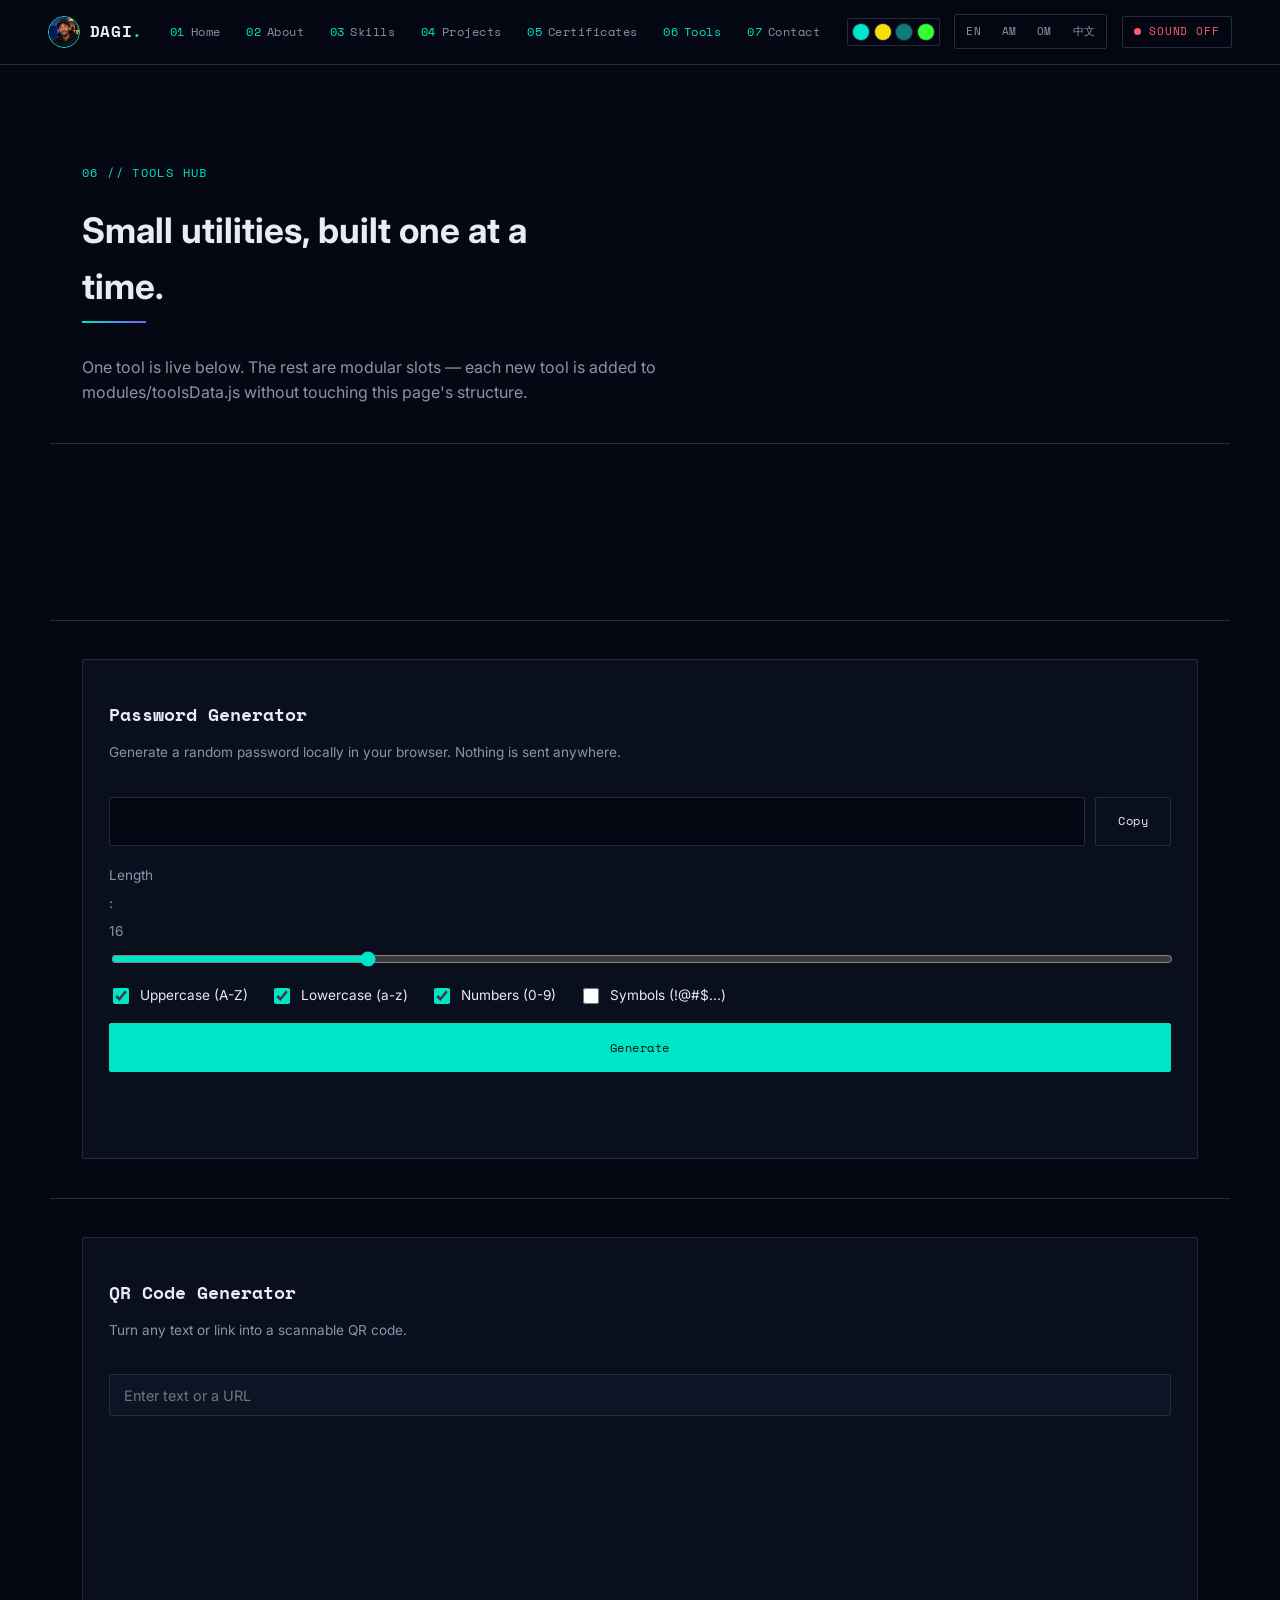
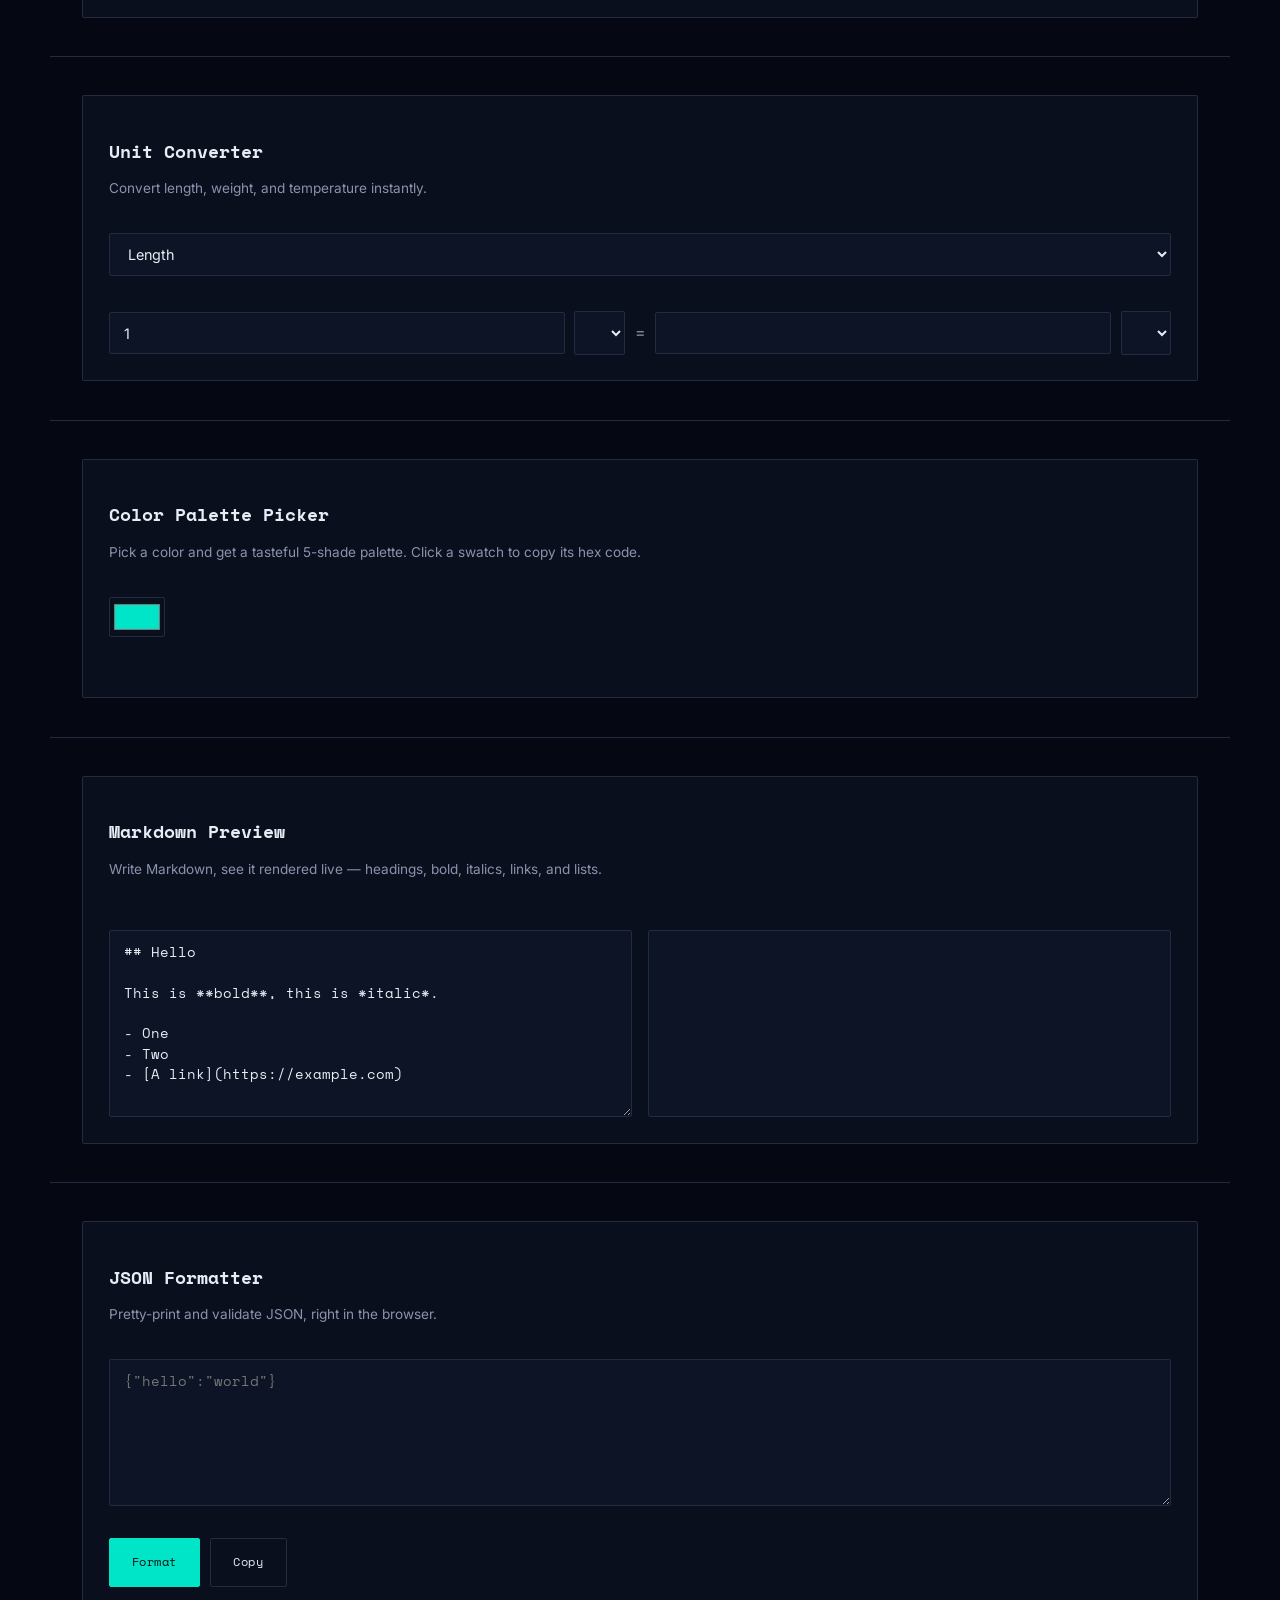
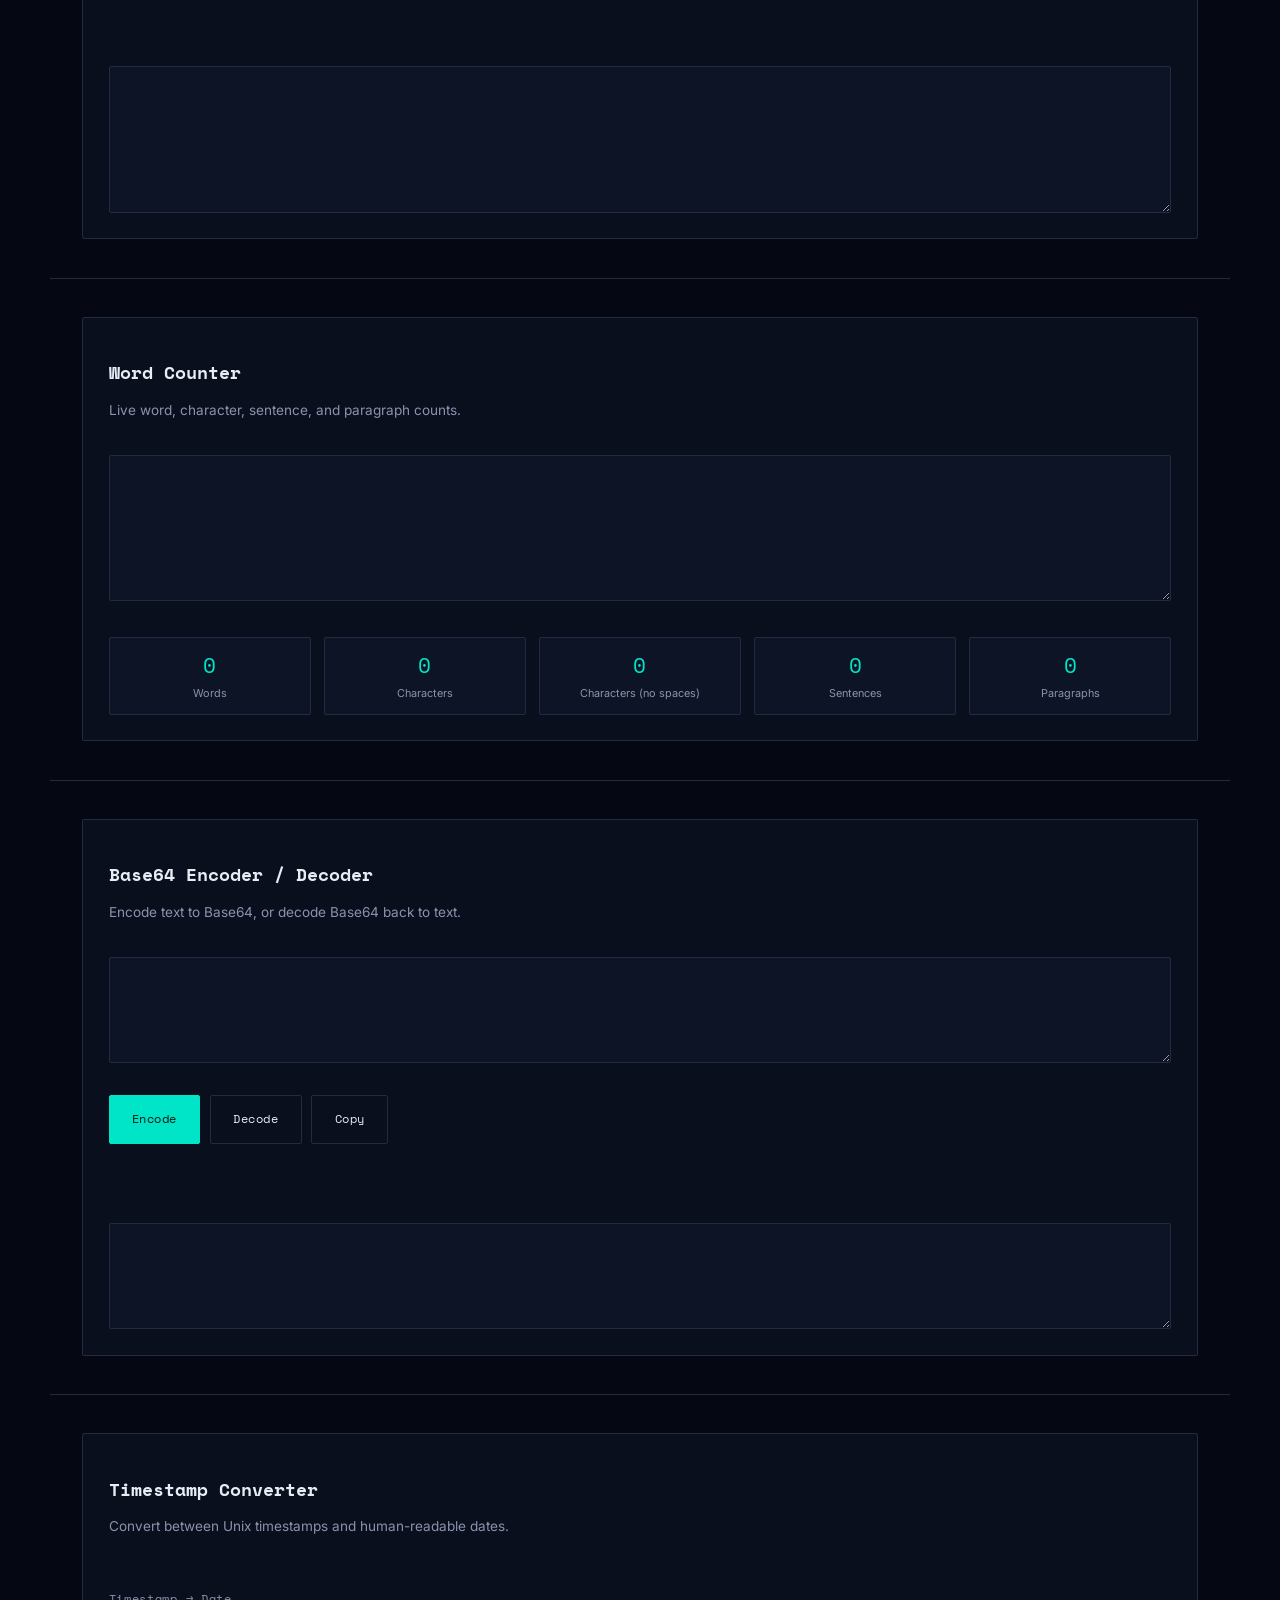
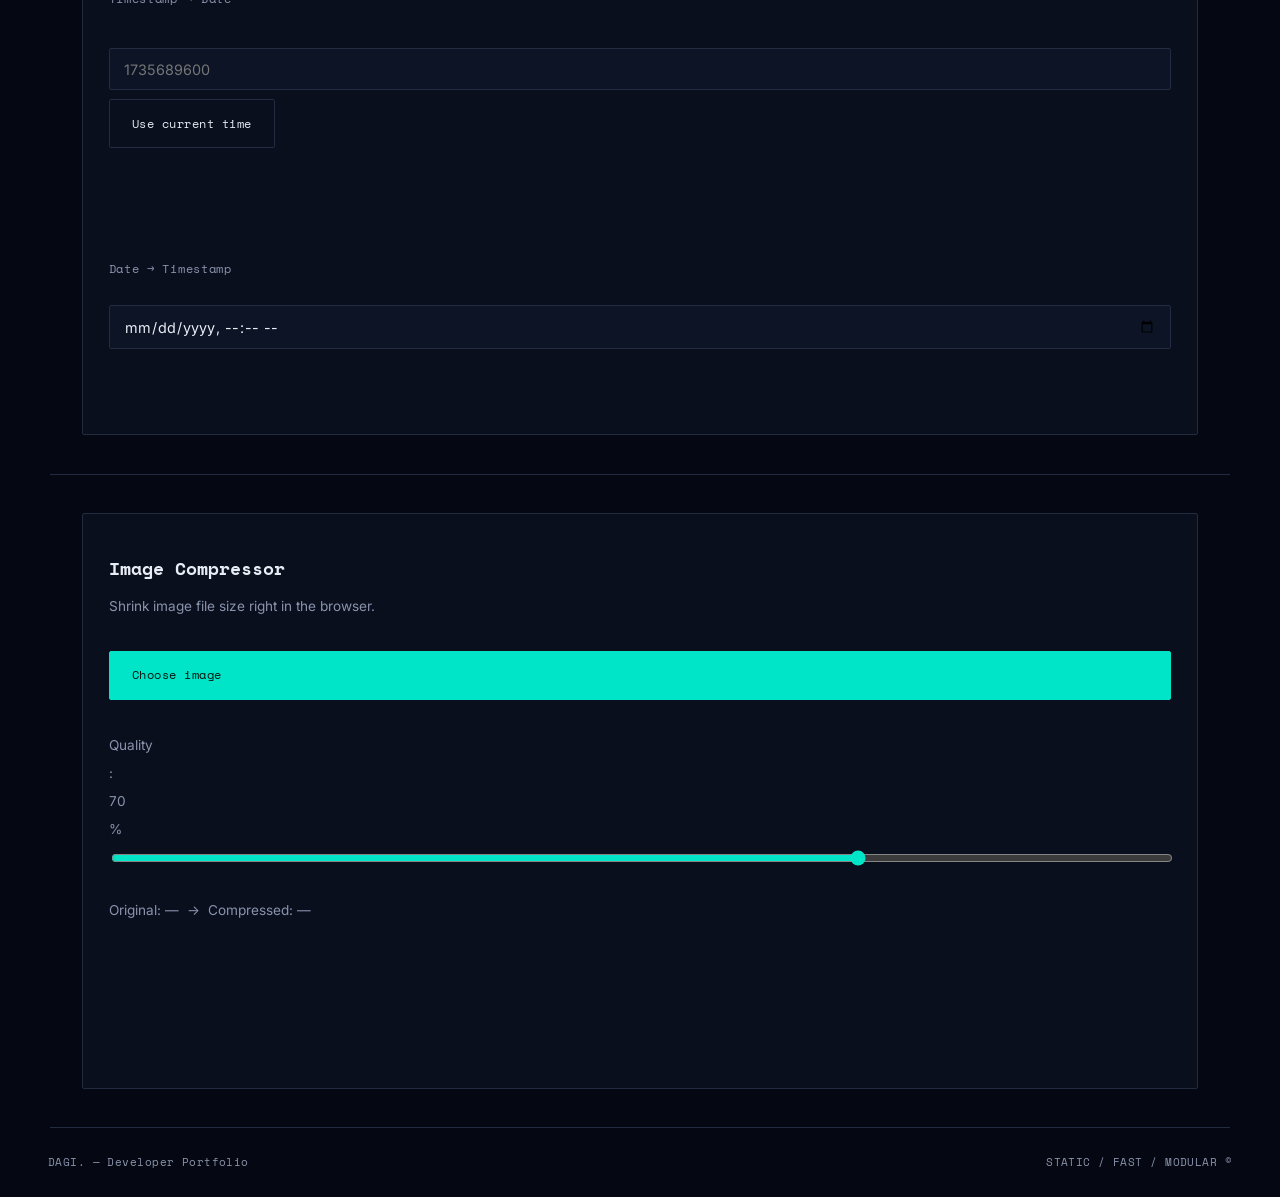
==== commit 94d1c1dc: "Change title and brand name from 'Dagnaw Beyene' to 'DAGI'" ====
--- a/tools.html
+++ b/tools.html
@@ -4,7 +4,7 @@
 <script>(function(){try{var t=localStorage.getItem('dagi-portfolio-theme');if(t)document.documentElement.setAttribute('data-theme',t);}catch(e){}})();</script>
 <meta charset="UTF-8">
 <meta name="viewport" content="width=device-width, initial-scale=1, viewport-fit=cover">
-<title>Dagnaw Beyene // Tools Hub</title>
+<title>DAGI // Tools Hub</title>
 <meta name="theme-color" content="#050812">
 <link rel="preconnect" href="https://fonts.googleapis.com">
 <link rel="stylesheet" href="https://fonts.googleapis.com/css2?family=Space+Mono:wght@400;700&family=Inter:wght@400;500;600;700&display=swap">
@@ -17,7 +17,7 @@
 <header class="site-header" id="site-header">
   <a href="index.html#home" class="brand" data-sound="ui-click">
     <img src="assets/images/profile.jpg" alt="Dagi" class="brand-photo" onerror="this.style.display='none'">
-    <span class="brand-mark">Dagnaw Beyene<span class="dot">.</span></span>
+    <span class="brand-mark">DAGI<span class="dot">.</span></span>
   </a>
 
   <nav class="nav-desktop" aria-label="Primary">
--- a/tools.css
+++ b/tools.css
@@ -1,3 +1,4 @@
+
 /* tools.css — page-specific styles for tools.html. Design tokens (colors, fonts,
    spacing) come from style.css, which is loaded first. */
 
@@ -55,3 +56,61 @@
 @media (max-width: 860px){
   .tools-grid{ grid-template-columns: repeat(auto-fill, minmax(160px, 1fr)); }
 }
+
+/* =====================================================
+   NEW TOOLS — QR, Unit Converter, Palette, Markdown, JSON,
+   Word Counter, Base64, Timestamp, Image Compressor
+   ===================================================== */
+.tool-text-input, .tool-select, .tool-textarea{
+  width:100%; padding:0.7rem 0.9rem; border:1px solid var(--border); background: var(--panel-2);
+  color: var(--text); border-radius: var(--radius); font-family: var(--font-body); font-size:0.9rem;
+}
+.tool-textarea{ resize: vertical; font-family: var(--font-head); font-size:0.85rem; line-height:1.5; }
+.tool-select{ cursor:pointer; }
+.tool-btn-row{ display:flex; flex-wrap:wrap; gap:0.6rem; margin:0.8rem 0; }
+.tool-status{ min-height:1.2em; font-size:0.8rem; color: var(--accent); margin:0.4rem 0; }
+.tool-status--error{ color: var(--danger); }
+.tool-subhead{ font-family: var(--font-head); font-size:0.72rem; letter-spacing:0.06em; color: var(--text-dim); margin:1.2rem 0 0.5rem; }
+.tool-result{ font-family: var(--font-head); font-size:0.9rem; color: var(--accent); min-height:1.4em; margin-top:0.4rem; word-break:break-all; }
+
+/* QR */
+.qr-output-row{ display:flex; align-items:center; gap:1.2rem; margin-top:1rem; flex-wrap:wrap; }
+.qr-image{ width:140px; height:140px; border-radius: var(--radius); border:1px solid var(--border); background:#fff; padding:6px; }
+
+/* Unit converter */
+.unit-row{ display:grid; grid-template-columns: 1fr auto auto 1fr auto; gap:0.6rem; align-items:center; margin-top:1rem; }
+.unit-equals{ color: var(--text-dim); text-align:center; }
+@media (max-width:640px){ .unit-row{ grid-template-columns: 1fr 1fr; } .unit-equals{ display:none; } }
+
+/* Palette */
+.palette-picker-input{ width:56px; height:40px; border:1px solid var(--border); border-radius: var(--radius); background:none; padding:2px; cursor:pointer; }
+.palette-grid{ display:flex; gap:0.6rem; margin-top:1rem; flex-wrap:wrap; }
+.palette-swatch{
+  width:76px; height:76px; border-radius: var(--radius); border:1px solid rgba(0,0,0,0.2);
+  display:flex; align-items:flex-end; justify-content:center; padding-bottom:0.4rem; cursor:pointer;
+  font-family: var(--font-head); font-size:0.66rem; color:#04140F; text-shadow: 0 1px 0 rgba(255,255,255,0.3);
+  transition: transform 0.2s ease;
+}
+.palette-swatch:hover{ transform: translateY(-3px); }
+
+/* Markdown */
+.md-grid{ display:grid; grid-template-columns: 1fr 1fr; gap:1rem; margin-top:1rem; }
+.md-preview{
+  border:1px solid var(--border); background: var(--panel-2); border-radius: var(--radius);
+  padding:0.9rem 1.1rem; font-size:0.88rem; line-height:1.6; overflow:auto; max-height: 260px;
+}
+.md-preview h1, .md-preview h2, .md-preview h3{ font-family: var(--font-head); margin:0.6rem 0 0.4rem; }
+.md-preview ul{ padding-left:1.2rem; }
+.md-preview a{ color: var(--accent); }
+@media (max-width:640px){ .md-grid{ grid-template-columns: 1fr; } }
+
+/* Word counter */
+.wc-stats{ display:grid; grid-template-columns: repeat(auto-fit, minmax(110px,1fr)); gap:0.8rem; margin-top:1rem; }
+.wc-stats div{ border:1px solid var(--border); background: var(--panel-2); border-radius: var(--radius); padding:0.7rem; text-align:center; }
+.wc-stats span:first-child{ display:block; font-family: var(--font-head); font-size:1.3rem; color: var(--accent); }
+.wc-stats span:last-child{ display:block; font-size:0.68rem; color: var(--text-dim); margin-top:0.2rem; }
+
+/* Image compressor */
+.ic-choose-btn{ display:inline-block; cursor:pointer; margin-bottom:1rem; }
+.ic-sizes{ font-size:0.85rem; color: var(--text-dim); margin:0.8rem 0; }
+.ic-preview{ max-width:220px; border-radius: var(--radius); border:1px solid var(--border); display:block; margin-bottom:0.8rem; }
